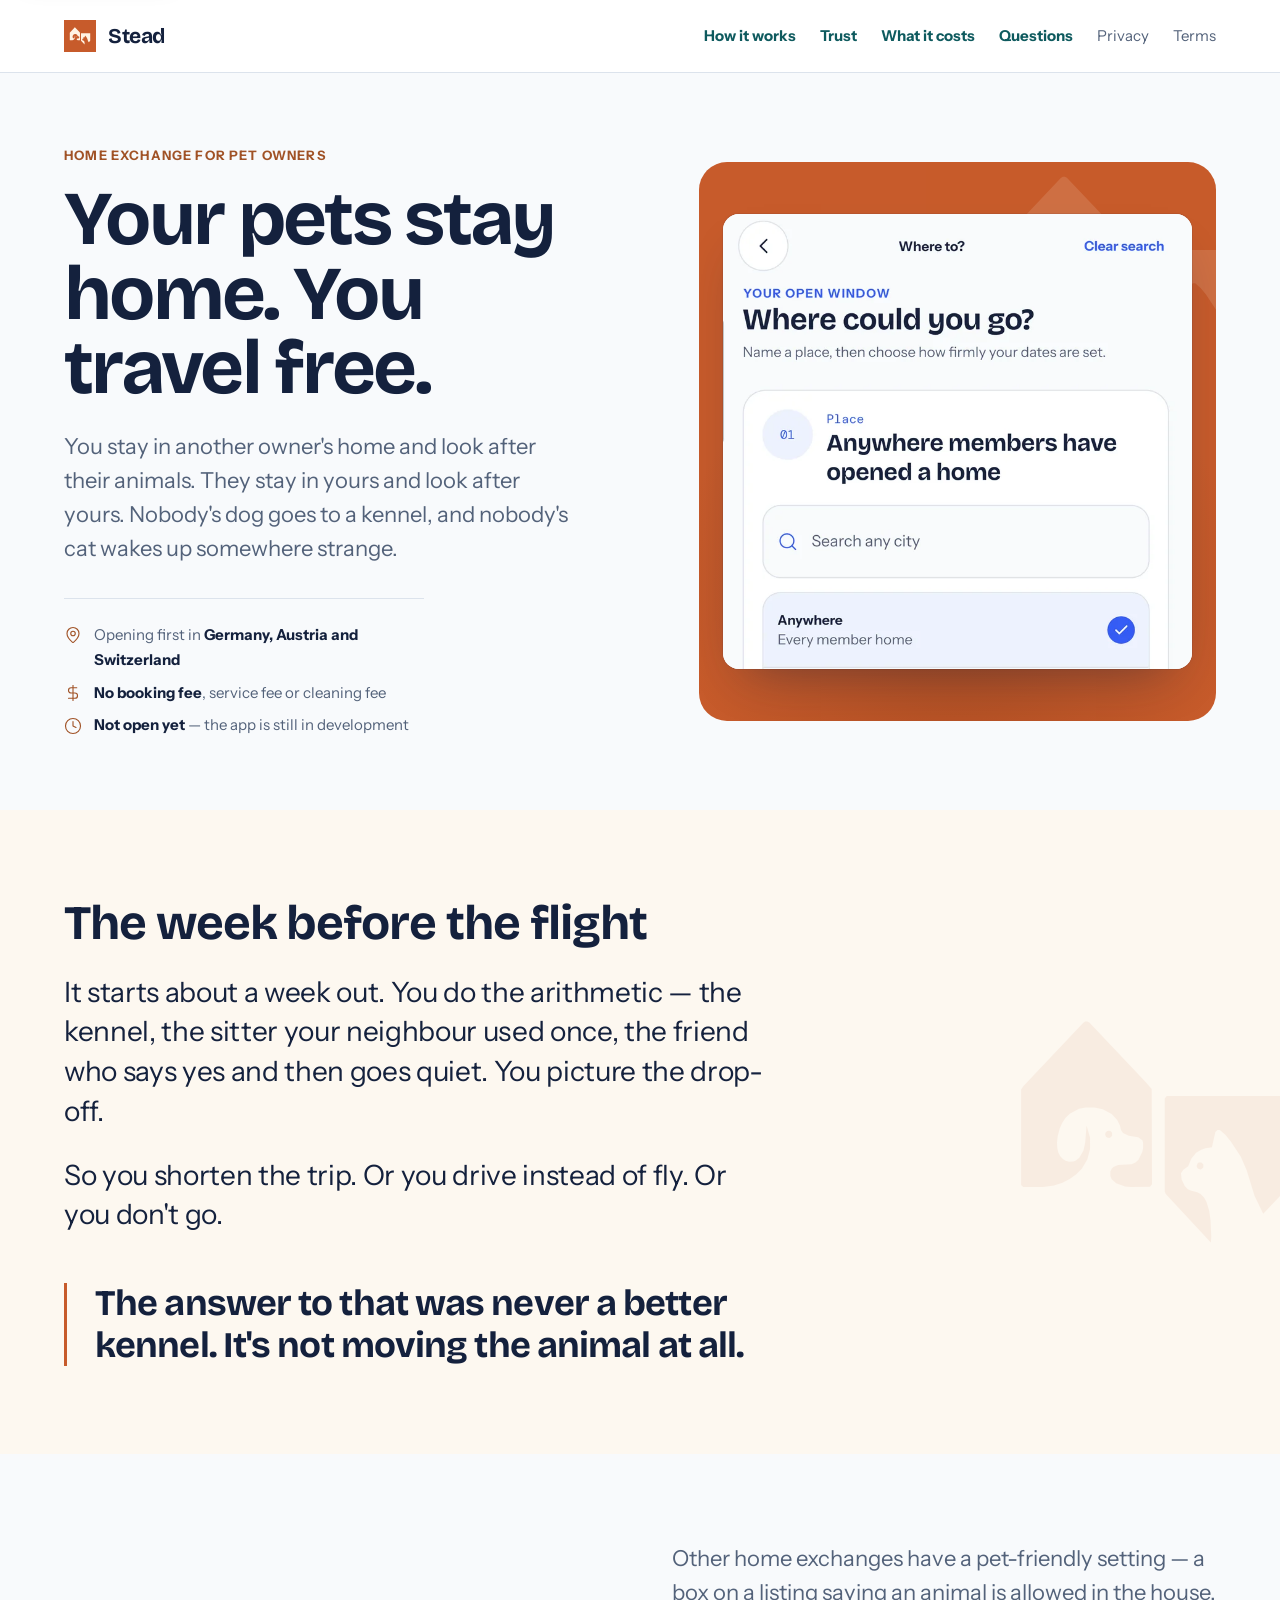
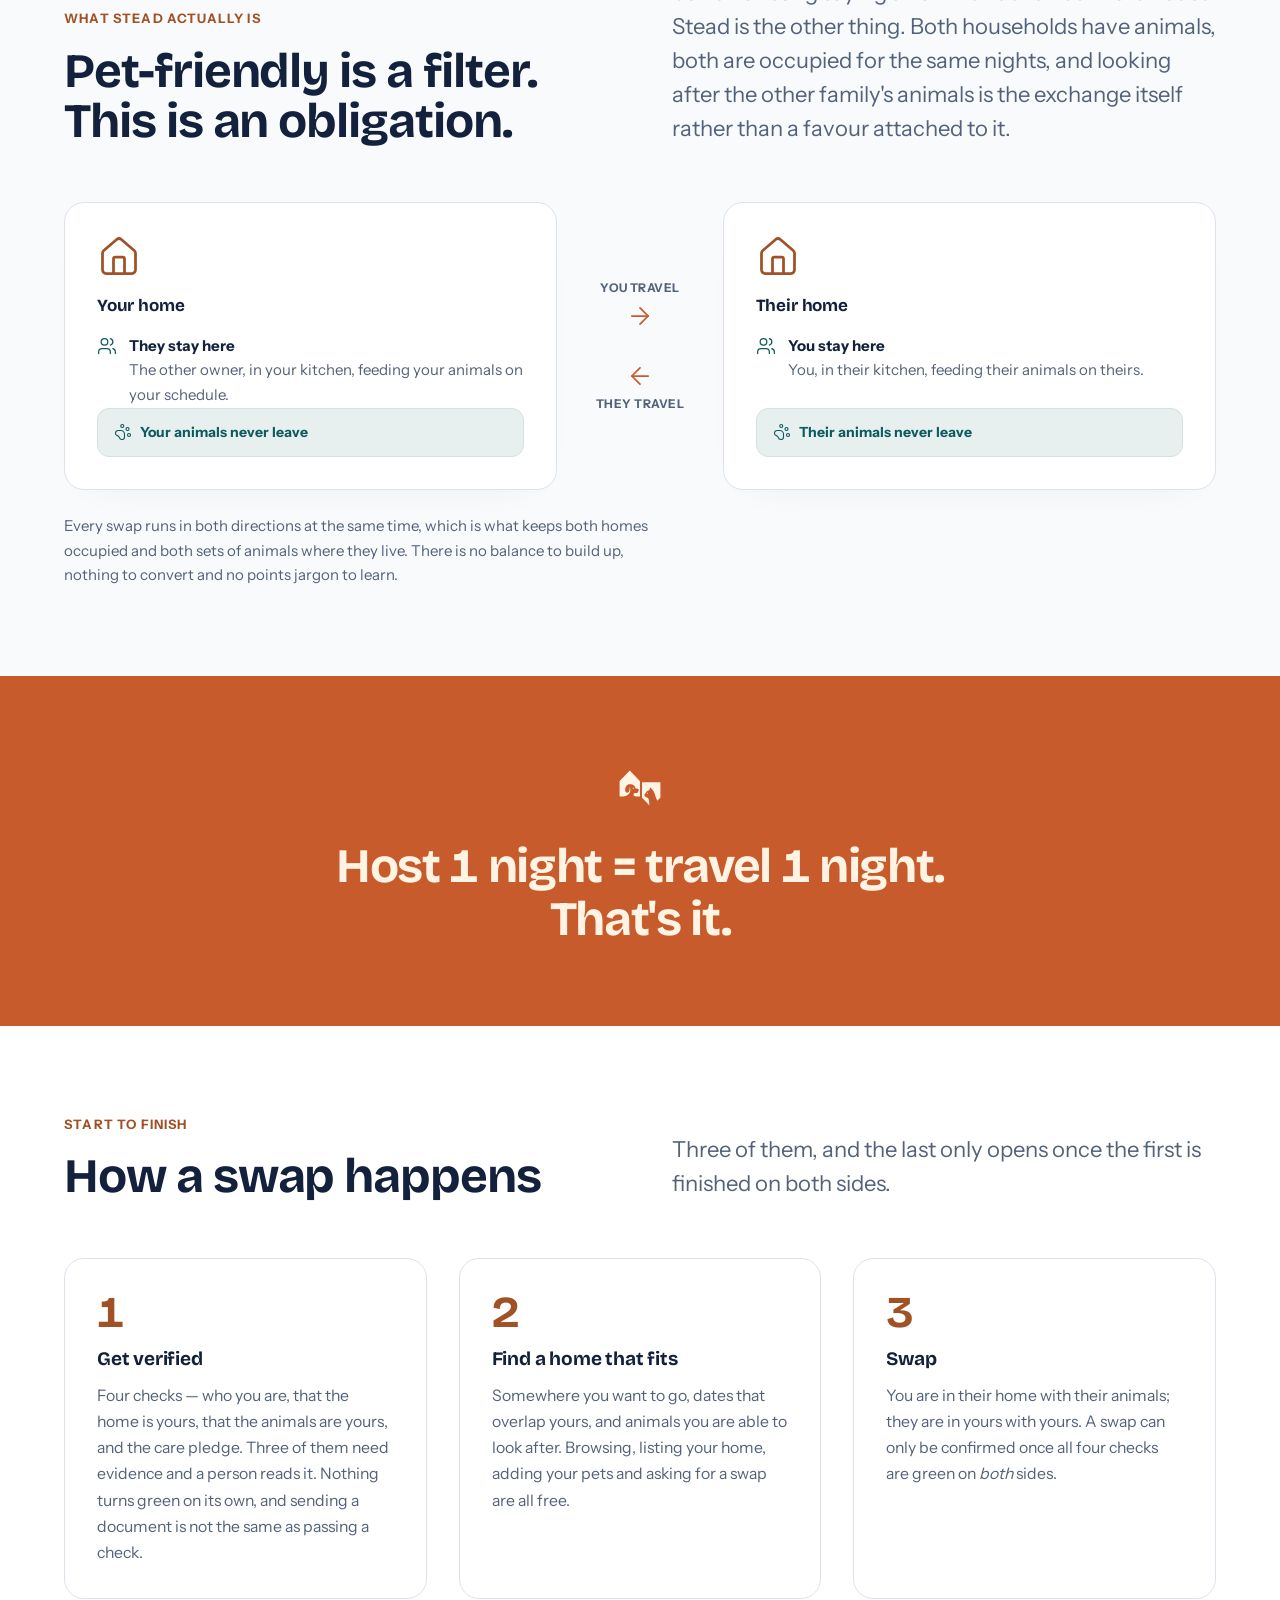
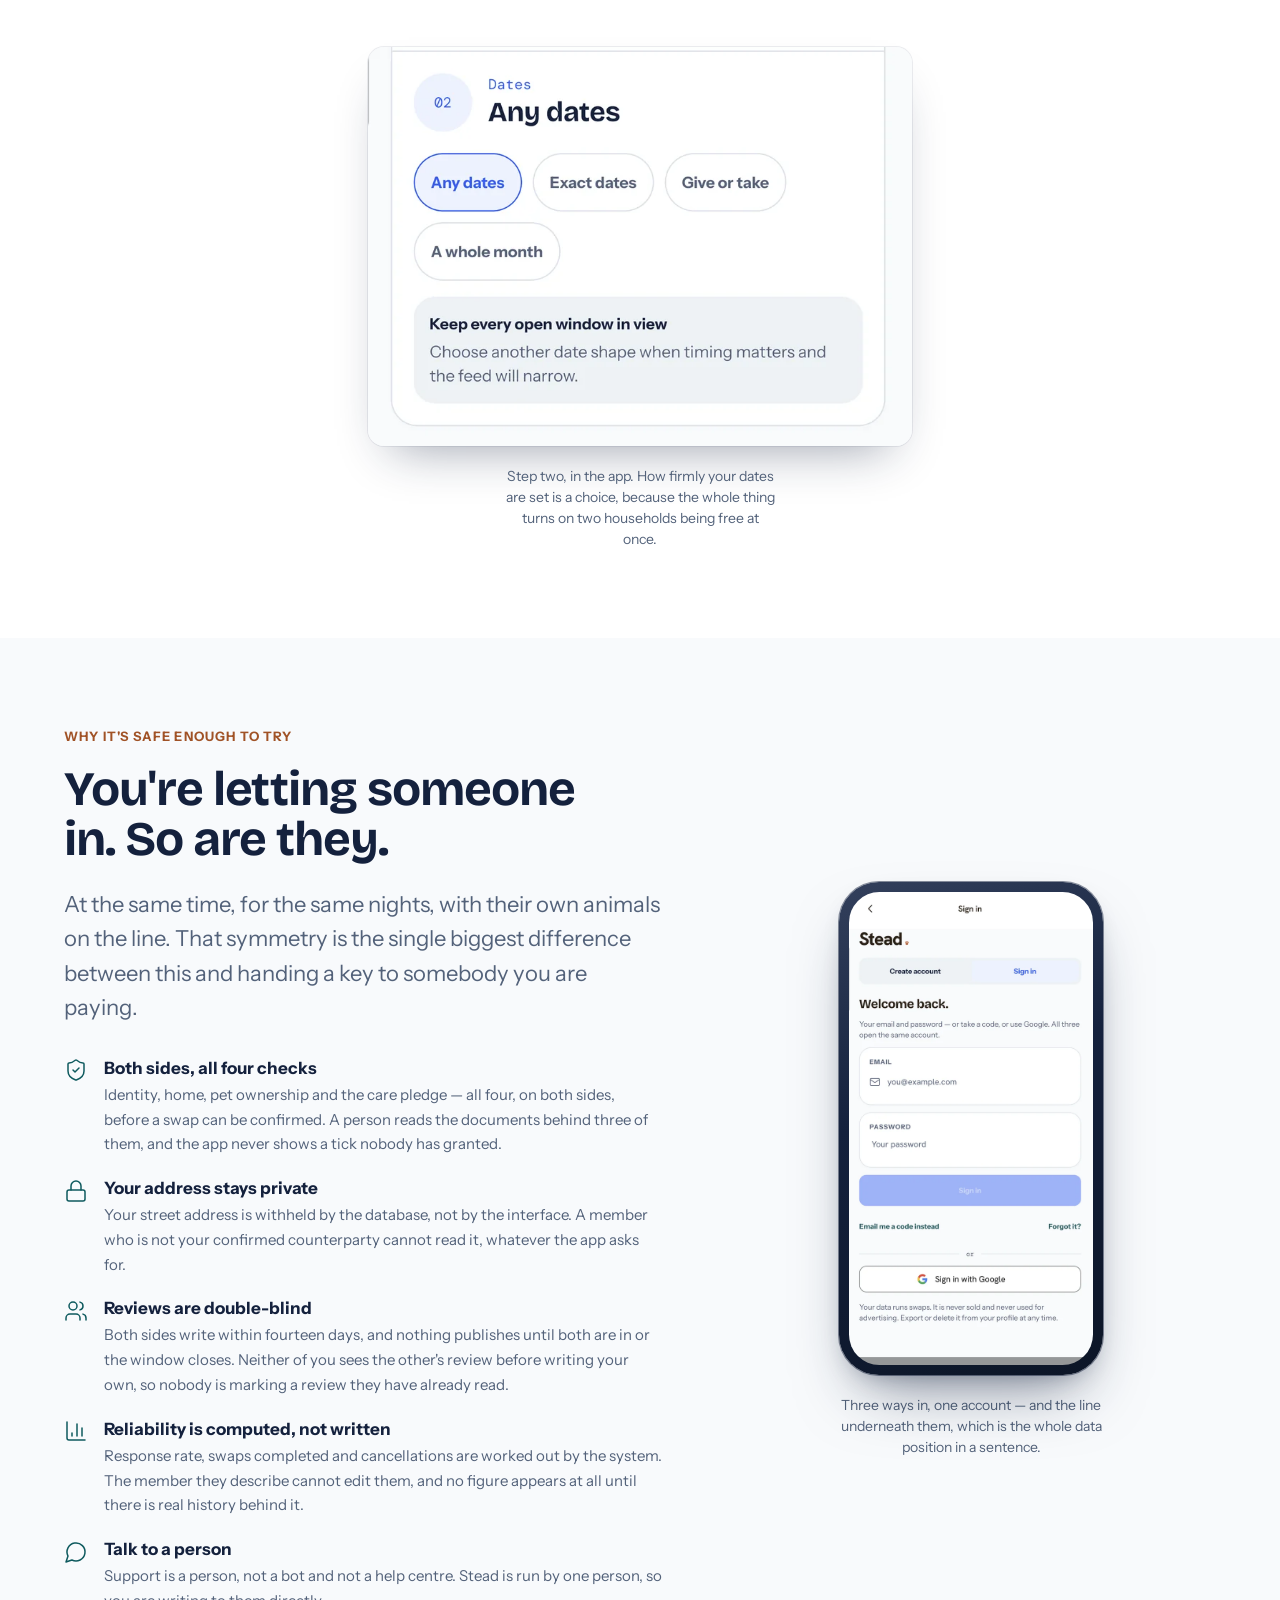
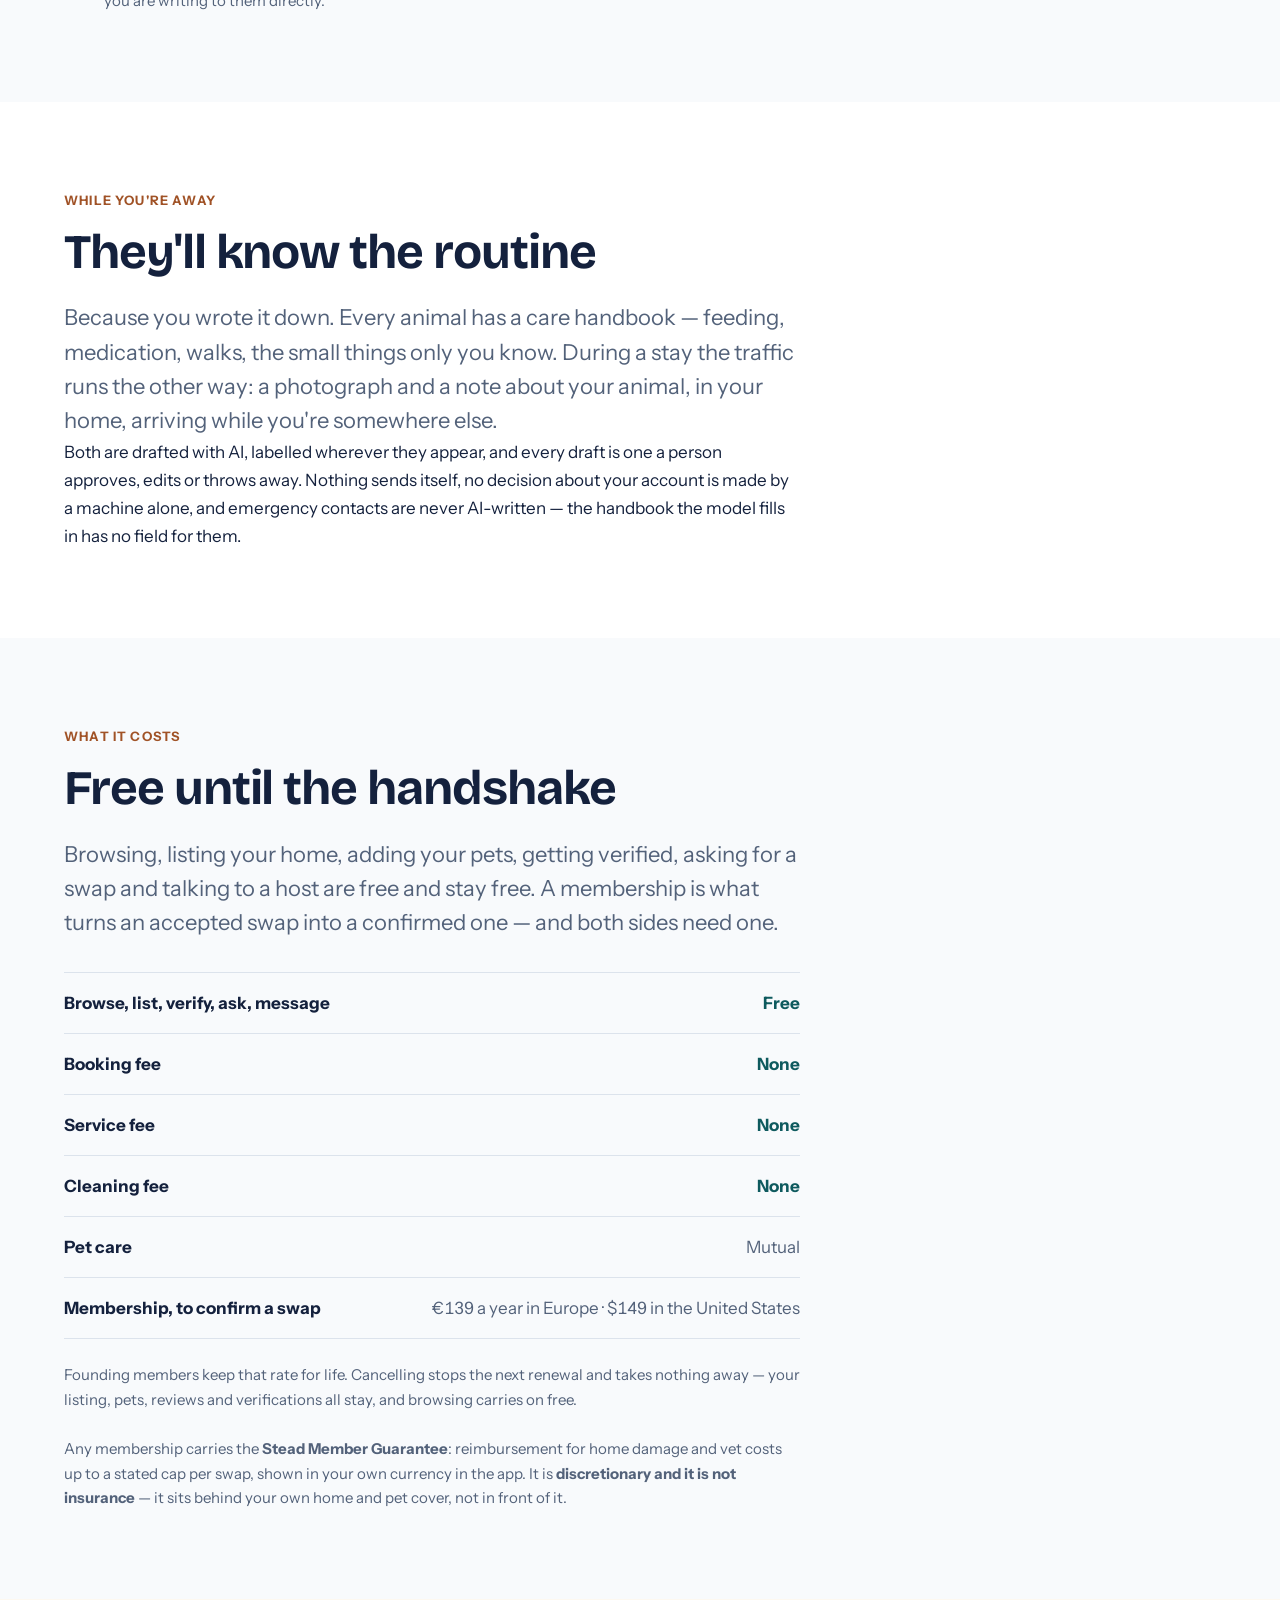
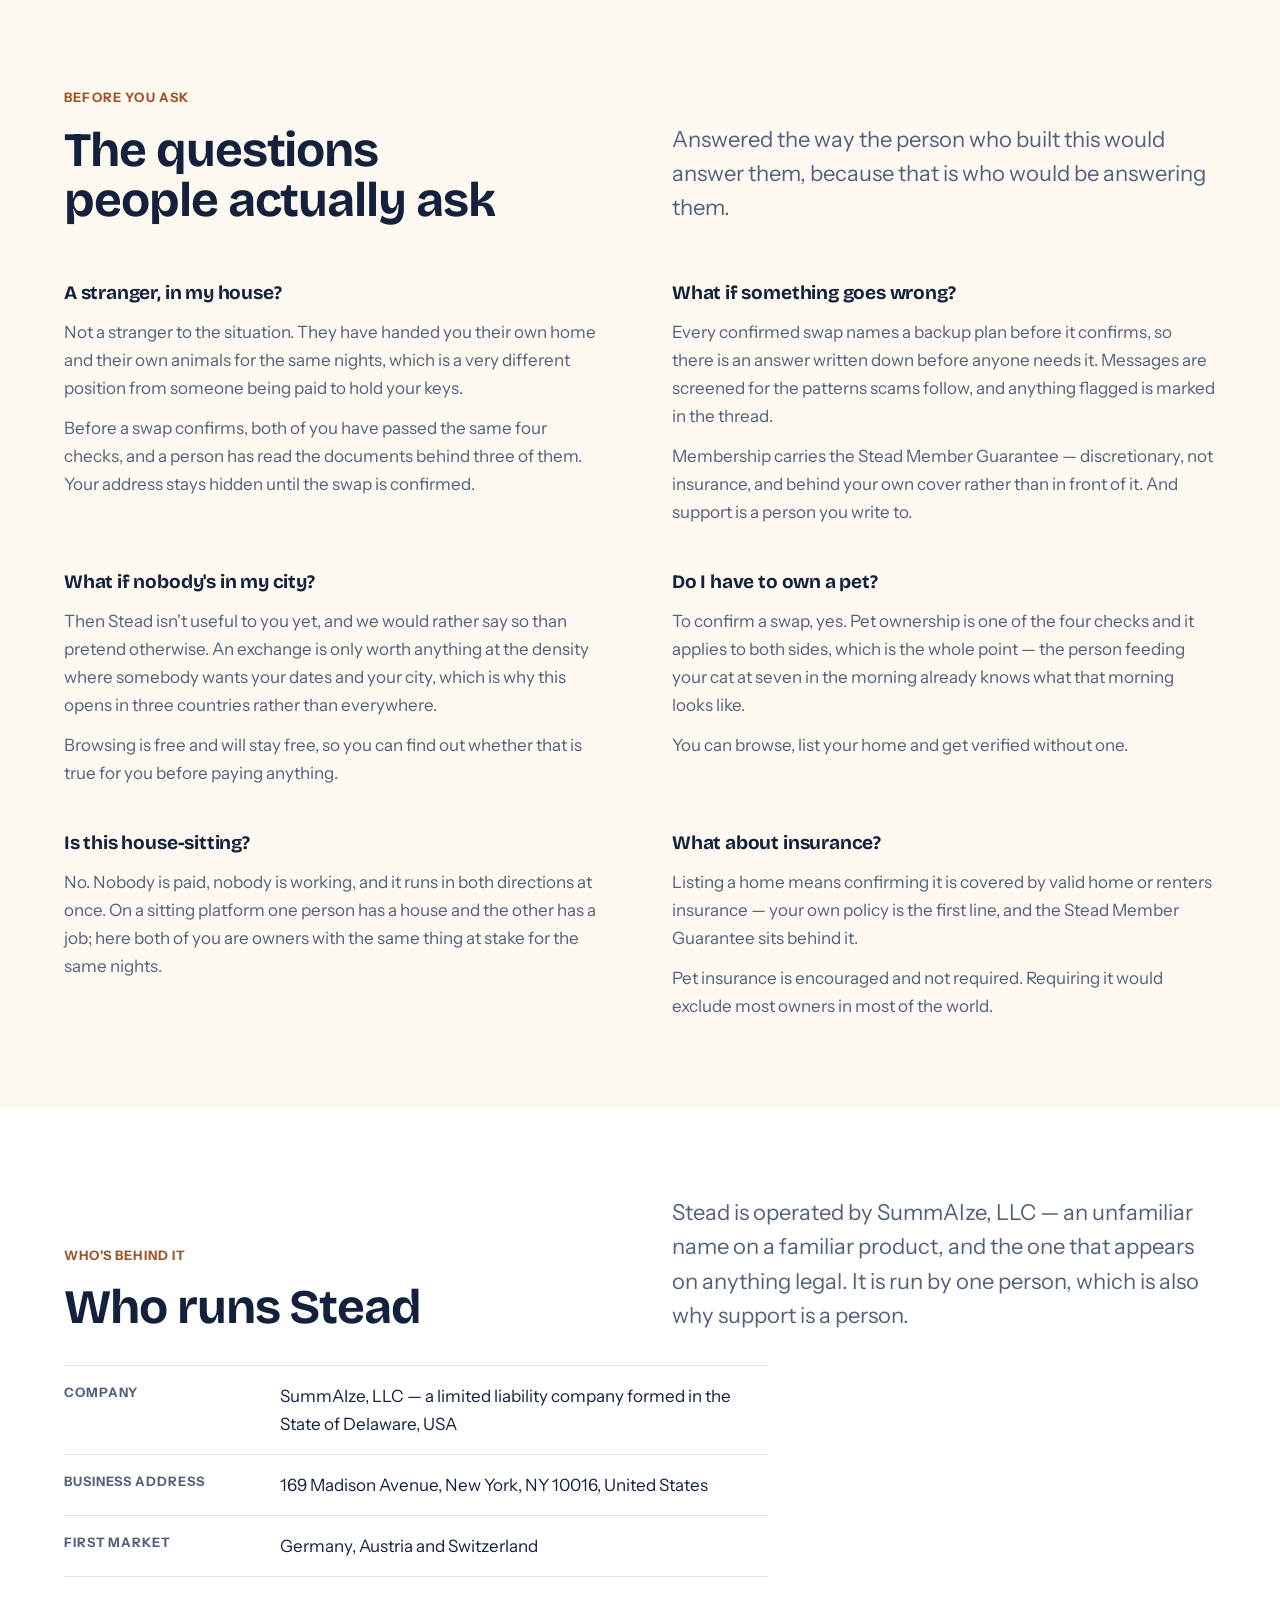
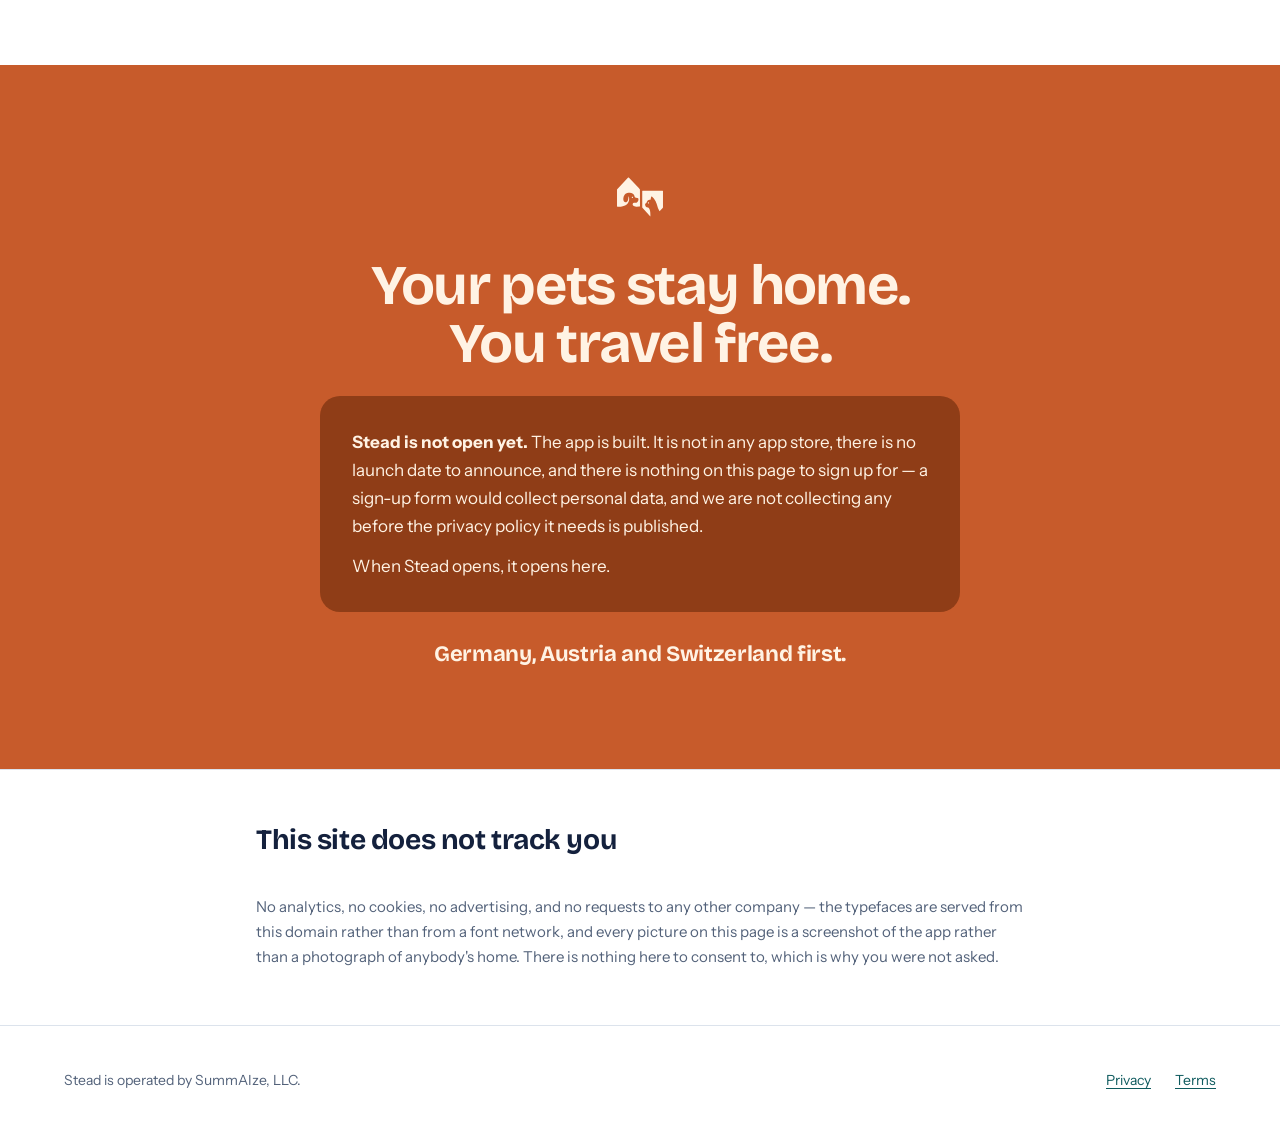
==== index.html @ cf480852 "Rebuild the landing page: a real one, with the fonts actually served" ====
<!doctype html>

<html lang="en">
  <head>
    <meta charset="utf-8" />
    <meta name="viewport" content="width=device-width, initial-scale=1" />
    <title>Stead — home exchange for pet owners</title>
    <meta
      name="description"
      content="Stead is a home exchange between pet owners. Your pets stay home, cared for by another owner — and you travel free. Opening first in Germany, Austria and Switzerland."
    />
    <link rel="canonical" href="https://steadswap.com/" />
    <link rel="icon" href="favicon.png" />
    <link rel="stylesheet" href="styles.css" />
    
    <link
      rel="preload"
      href="fonts/bricolage-bold.woff2"
      as="font"
      type="font/woff2"
      crossorigin
    />
    <link
      rel="preload"
      href="fonts/instrument-regular.woff2"
      as="font"
      type="font/woff2"
      crossorigin
    />
    <meta name="theme-color" content="#c75b2b" />
    <meta property="og:type" content="website" />
    <meta property="og:title" content="Stead — home exchange for pet owners" />
    <meta
      property="og:description"
      content="Your pets stay home, cared for by another owner — and you travel free."
    />
    <meta property="og:url" content="https://steadswap.com/" />
  </head>

  <body>
    <a class="skip" href="#main" data-i18n="a11y.skip">Skip to content</a>

    <header class="site-head">
      <div class="wrap">
        <a class="wordmark" href="/">
          <img src="stead-mark.svg" alt="" width="32" height="32" />
          <span data-i18n="brand.name">Stead</span>
        </a>
        <nav aria-label="Site" class="site-nav">
          <a href="#how" data-i18n="nav.how">How it works</a>
          <a href="#trust" data-i18n="nav.trust">Trust</a>
          <a href="#price" data-i18n="nav.price">What it costs</a>
          <a href="#faq" data-i18n="nav.faq">Questions</a>
          <a class="quiet" href="privacy.html" data-i18n="nav.privacy">Privacy</a>
          <a class="quiet" href="terms.html" data-i18n="nav.terms">Terms</a>
        </nav>
      </div>
    </header>

    
    <main id="main" tabindex="-1">
      
      <section class="hero">
        <div class="wrap">
          <div>
            <p class="eyebrow" data-i18n="hero.eyebrow">Home exchange for pet owners</p>
            <h1 data-i18n="hero.headline">Your pets stay home. You travel free.</h1>
            <p class="lede" data-i18n="hero.lede">
              You stay in another owner's home and look after their animals.
              They stay in yours and look after yours. Nobody's dog goes to a
              kennel, and nobody's cat wakes up somewhere strange.
            </p>
            <div class="hero-meta">
              <span>
                <svg viewBox="0 0 24 24" fill="none" stroke="currentColor" stroke-width="1.5" stroke-linecap="round" stroke-linejoin="round" aria-hidden="true">
                  <path d="M20 10c0 4.993-5.539 10.193-7.399 11.799a1 1 0 0 1-1.202 0C9.539 20.193 4 14.993 4 10a8 8 0 0 1 16 0" />
                  <circle cx="12" cy="10" r="3" />
                </svg>
                <span data-i18n="hero.meta.market">
                  Opening first in <b>Germany, Austria and Switzerland</b>
                </span>
              </span>
              <span>
                <svg viewBox="0 0 24 24" fill="none" stroke="currentColor" stroke-width="1.5" stroke-linecap="round" stroke-linejoin="round" aria-hidden="true">
                  <path d="M12 2v20" />
                  <path d="M17 5H9.5a3.5 3.5 0 0 0 0 7h5a3.5 3.5 0 0 1 0 7H6" />
                </svg>
                <span data-i18n="hero.meta.fees">
                  <b>No booking fee</b>, service fee or cleaning fee
                </span>
              </span>
              <span>
                <svg viewBox="0 0 24 24" fill="none" stroke="currentColor" stroke-width="1.5" stroke-linecap="round" stroke-linejoin="round" aria-hidden="true">
                  <circle cx="12" cy="12" r="10" />
                  <path d="M12 6v6l4 2" />
                </svg>
                <span data-i18n="hero.meta.status">
                  <b>Not open yet</b> — the app is still in development
                </span>
              </span>
            </div>
          </div>

          
          <div class="hero-stage">
            <img class="stage-mark" src="stead-mark.svg" alt="" width="220" height="220" />
            <figure class="shot">
              <div class="screen">
                <img
                  src="shots/search.webp"
                  width="760"
                  height="738"
                  alt="The search screen in the Stead app, headed Where could you go?, with a first step labelled Place reading Anywhere members have opened a home, a city search field, and a selected row reading Anywhere, every member home."
                />
              </div>
            </figure>
          </div>
        </div>
      </section>

      
      
      <section class="band band--cream problem">
        <img class="band-mark" src="stead-glyph.svg" alt="" width="420" height="420" />
        <div class="wrap">
          <h2 data-i18n="problem.heading">The week before the flight</h2>
          <p data-i18n="problem.body1">
            It starts about a week out. You do the arithmetic — the kennel, the
            sitter your neighbour used once, the friend who says yes and then
            goes quiet. You picture the drop-off.
          </p>
          <p data-i18n="problem.body2">
            So you shorten the trip. Or you drive instead of fly. Or you don't
            go.
          </p>
          <p class="turn" data-i18n="problem.turn">
            The answer to that was never a better kennel. It's not moving the
            animal at all.
          </p>
        </div>
      </section>

      
      <section class="band" id="how">
        <div class="wrap">
          <div class="band-head">
            <div>
              <p class="eyebrow" data-i18n="swap.eyebrow">What Stead actually is</p>
              <h2 data-i18n="swap.heading">
                Pet-friendly is a filter. This is an obligation.
              </h2>
            </div>
            <p class="lede" data-i18n="swap.lede">
              Other home exchanges have a pet-friendly setting — a box on a
              listing saying an animal is allowed in the house. Stead is the
              other thing. Both households have animals, both are occupied
              for the same nights, and looking after the other family's
              animals is the exchange itself rather than a favour attached
              to it.
            </p>
          </div>

          
          <div class="swap">
            <div class="swap-home">
              <svg class="roof" viewBox="0 0 24 24" fill="none" stroke="currentColor" stroke-width="1.5" stroke-linecap="round" stroke-linejoin="round" aria-hidden="true">
                <path d="M15 21v-8a1 1 0 0 0-1-1h-4a1 1 0 0 0-1 1v8" />
                <path d="M3 10a2 2 0 0 1 .709-1.528l7-5.999a2 2 0 0 1 2.582 0l7 5.999A2 2 0 0 1 21 10v9a2 2 0 0 1-2 2H5a2 2 0 0 1-2-2z" />
              </svg>
              <h3 data-i18n="swap.yours.title">Your home</h3>
              <div class="row">
                  <svg viewBox="0 0 24 24" fill="none" stroke="currentColor" stroke-width="1.5" stroke-linecap="round" stroke-linejoin="round" aria-hidden="true">
                    <path d="M16 21v-2a4 4 0 0 0-4-4H6a4 4 0 0 0-4 4v2" />
                    <circle cx="9" cy="7" r="4" />
                    <path d="M22 21v-2a4 4 0 0 0-3-3.87" />
                    <path d="M16 3.13a4 4 0 0 1 0 7.75" />
                  </svg>
                <p>
                  <strong data-i18n="swap.yours.who">They stay here</strong>
                  <span data-i18n="swap.yours.body">
                    The other owner, in your kitchen, feeding your animals on
                    your schedule.
                  </span>
                </p>
              </div>
              <p class="stays">
                <svg viewBox="0 0 24 24" fill="none" stroke="currentColor" stroke-width="1.5" stroke-linecap="round" stroke-linejoin="round" aria-hidden="true">
                  <circle cx="11" cy="4" r="2" />
                  <circle cx="18" cy="8" r="2" />
                  <circle cx="20" cy="16" r="2" />
                  <path d="M9 10a5 5 0 0 1 5 5v3.5a3.5 3.5 0 0 1-6.84 1.045Q6.52 17.48 4.46 16.84A3.5 3.5 0 0 1 5.5 10Z" />
                </svg>
                <span data-i18n="swap.yours.stays">Your animals never leave</span>
              </p>
            </div>

            <p class="swap-cross">
              <span class="leg">
                <span data-i18n="swap.cross.you">You travel</span>
                <svg viewBox="0 0 24 24" fill="none" stroke="currentColor" stroke-width="1.5" stroke-linecap="round" stroke-linejoin="round" aria-hidden="true">
                  <path d="M5 12h14" />
                  <path d="m12 5 7 7-7 7" />
                </svg>
              </span>
              <span class="leg">
                <svg viewBox="0 0 24 24" fill="none" stroke="currentColor" stroke-width="1.5" stroke-linecap="round" stroke-linejoin="round" aria-hidden="true">
                  <path d="M19 12H5" />
                  <path d="m12 19-7-7 7-7" />
                </svg>
                <span data-i18n="swap.cross.they">They travel</span>
              </span>
            </p>

            <div class="swap-home">
              <svg class="roof" viewBox="0 0 24 24" fill="none" stroke="currentColor" stroke-width="1.5" stroke-linecap="round" stroke-linejoin="round" aria-hidden="true">
                <path d="M15 21v-8a1 1 0 0 0-1-1h-4a1 1 0 0 0-1 1v8" />
                <path d="M3 10a2 2 0 0 1 .709-1.528l7-5.999a2 2 0 0 1 2.582 0l7 5.999A2 2 0 0 1 21 10v9a2 2 0 0 1-2 2H5a2 2 0 0 1-2-2z" />
              </svg>
              <h3 data-i18n="swap.theirs.title">Their home</h3>
              <div class="row">
                  <svg viewBox="0 0 24 24" fill="none" stroke="currentColor" stroke-width="1.5" stroke-linecap="round" stroke-linejoin="round" aria-hidden="true">
                    <path d="M16 21v-2a4 4 0 0 0-4-4H6a4 4 0 0 0-4 4v2" />
                    <circle cx="9" cy="7" r="4" />
                    <path d="M22 21v-2a4 4 0 0 0-3-3.87" />
                    <path d="M16 3.13a4 4 0 0 1 0 7.75" />
                  </svg>
                <p>
                  <strong data-i18n="swap.theirs.who">You stay here</strong>
                  <span data-i18n="swap.theirs.body">
                    You, in their kitchen, feeding their animals on theirs.
                  </span>
                </p>
              </div>
              <p class="stays">
                <svg viewBox="0 0 24 24" fill="none" stroke="currentColor" stroke-width="1.5" stroke-linecap="round" stroke-linejoin="round" aria-hidden="true">
                  <circle cx="11" cy="4" r="2" />
                  <circle cx="18" cy="8" r="2" />
                  <circle cx="20" cy="16" r="2" />
                  <path d="M9 10a5 5 0 0 1 5 5v3.5a3.5 3.5 0 0 1-6.84 1.045Q6.52 17.48 4.46 16.84A3.5 3.5 0 0 1 5.5 10Z" />
                </svg>
                <span data-i18n="swap.theirs.stays">Their animals never leave</span>
              </p>
            </div>
          </div>

          
          <p class="swap-note" data-i18n="swap.note">
            Every swap runs in both directions at the same time, which is what
            keeps both homes occupied and both sets of animals where they live.
            There is no balance to build up, nothing to convert and no points
            jargon to learn.
          </p>
        </div>
      </section>

      
      
      <section class="statement">
        <div class="wrap">
          <img src="stead-mark.svg" alt="" width="52" height="52" />
          <p data-i18n="statement.line">Host 1 night = travel 1 night. That's it.</p>
        </div>
      </section>

      
      <section class="band band--paper">
        <div class="wrap">
          <div class="band-head">
            <div>
              <p class="eyebrow" data-i18n="steps.eyebrow">Start to finish</p>
              <h2 data-i18n="steps.heading">How a swap happens</h2>
            </div>
            <p class="lede" data-i18n="steps.lede">
              Three of them, and the last only opens once the first is finished
              on both sides.
            </p>
          </div>
          
          <ol class="steps" role="list">
            <li>
              <span class="step-n" aria-hidden="true">1</span>
              <h3 data-i18n="steps.one.title">Get verified</h3>
              
              <p data-i18n="steps.one.body">
                Four checks — who you are, that the home is yours, that the
                animals are yours, and the care pledge. Three of them need
                evidence and a person reads it. Nothing turns green on its own,
                and sending a document is not the same as passing a check.
              </p>
            </li>
            <li>
              <span class="step-n" aria-hidden="true">2</span>
              <h3 data-i18n="steps.two.title">Find a home that fits</h3>
              <p data-i18n="steps.two.body">
                Somewhere you want to go, dates that overlap yours, and animals
                you are able to look after. Browsing, listing your home, adding
                your pets and asking for a swap are all free.
              </p>
            </li>
            <li>
              <span class="step-n" aria-hidden="true">3</span>
              <h3 data-i18n="steps.three.title">Swap</h3>
              <p data-i18n="steps.three.body">
                You are in their home with their animals; they are in yours
                with yours. A swap can only be confirmed once all four checks
                are green on <em>both</em> sides.
              </p>
            </li>
          </ol>

          <figure class="shot shot--wide">
            <div class="screen">
              <img
                src="shots/dates.webp"
                width="760"
                height="558"
                alt="The dates step in the Stead app, offering four date shapes — any dates, exact dates, give or take, and a whole month — above a note reading Keep every open window in view."
              />
            </div>
            <figcaption data-i18n="steps.shot.caption">
              Step two, in the app. How firmly your dates are set is a choice,
              because the whole thing turns on two households being free at
              once.
            </figcaption>
          </figure>
        </div>
      </section>

      
      <section class="band" id="trust">
        <div class="wrap split">
          <div>
            <p class="eyebrow" data-i18n="trust.eyebrow">Why it's safe enough to try</p>
            <h2 data-i18n="trust.heading">You're letting someone in. So are they.</h2>
            <p class="lede" data-i18n="trust.lede">
              At the same time, for the same nights, with their own animals on
              the line. That symmetry is the single biggest difference between
              this and handing a key to somebody you are paying.
            </p>

            <ul class="points" role="list">
              <li>
                <svg viewBox="0 0 24 24" fill="none" stroke="currentColor" stroke-width="1.5" stroke-linecap="round" stroke-linejoin="round" aria-hidden="true">
                  <path d="M20 13c0 5-3.5 7.5-7.66 8.95a1 1 0 0 1-.67-.01C7.5 20.5 4 18 4 13V6a1 1 0 0 1 1-1c2 0 4.5-1.2 6.24-2.72a1.17 1.17 0 0 1 1.52 0C14.51 3.81 17 5 19 5a1 1 0 0 1 1 1z" />
                  <path d="m9 12 2 2 4-4" />
                </svg>
                <div>
                  <h3 data-i18n="trust.checks.title">Both sides, all four checks</h3>
                  <p data-i18n="trust.checks.body">
                    Identity, home, pet ownership and the care pledge — all
                    four, on both sides, before a swap can be confirmed. A
                    person reads the documents behind three of them, and the
                    app never shows a tick nobody has granted.
                  </p>
                </div>
              </li>
              <li>
                <svg viewBox="0 0 24 24" fill="none" stroke="currentColor" stroke-width="1.5" stroke-linecap="round" stroke-linejoin="round" aria-hidden="true">
                  <rect width="18" height="11" x="3" y="11" rx="2" ry="2" />
                  <path d="M7 11V7a5 5 0 0 1 10 0v4" />
                </svg>
                <div>
                  <h3 data-i18n="trust.address.title">Your address stays private</h3>
                  <p data-i18n="trust.address.body">
                    Your street address is withheld by the database, not by the
                    interface. A member who is not your confirmed counterparty
                    cannot read it, whatever the app asks for.
                  </p>
                </div>
              </li>
              <li>
                <svg viewBox="0 0 24 24" fill="none" stroke="currentColor" stroke-width="1.5" stroke-linecap="round" stroke-linejoin="round" aria-hidden="true">
                  <path d="M16 21v-2a4 4 0 0 0-4-4H6a4 4 0 0 0-4 4v2" />
                  <circle cx="9" cy="7" r="4" />
                  <path d="M22 21v-2a4 4 0 0 0-3-3.87" />
                  <path d="M16 3.13a4 4 0 0 1 0 7.75" />
                </svg>
                <div>
                  <h3 data-i18n="trust.reviews.title">Reviews are double-blind</h3>
                  <p data-i18n="trust.reviews.body">
                    Both sides write within fourteen days, and nothing
                    publishes until both are in or the window closes. Neither
                    of you sees the other's review before writing your own, so
                    nobody is marking a review they have already read.
                  </p>
                </div>
              </li>
              <li>
                <svg viewBox="0 0 24 24" fill="none" stroke="currentColor" stroke-width="1.5" stroke-linecap="round" stroke-linejoin="round" aria-hidden="true">
                  <path d="M3 3v16a2 2 0 0 0 2 2h16" />
                  <path d="M18 17V9" />
                  <path d="M13 17V5" />
                  <path d="M8 17v-3" />
                </svg>
                <div>
                  <h3 data-i18n="trust.signals.title">Reliability is computed, not written</h3>
                  <p data-i18n="trust.signals.body">
                    Response rate, swaps completed and cancellations are worked
                    out by the system. The member they describe cannot edit
                    them, and no figure appears at all until there is real
                    history behind it.
                  </p>
                </div>
              </li>
              <li>
                <svg viewBox="0 0 24 24" fill="none" stroke="currentColor" stroke-width="1.5" stroke-linecap="round" stroke-linejoin="round" aria-hidden="true">
                  <path d="M7.9 20A9 9 0 1 0 4 16.1L2 22Z" />
                </svg>
                <div>
                  <h3 data-i18n="trust.human.title">Talk to a person</h3>
                  <p data-i18n="trust.human.body">
                    Support is a person, not a bot and not a help centre. Stead
                    is run by one person, so you are writing to them directly.
                  </p>
                </div>
              </li>
            </ul>
          </div>

          <figure class="shot">
            <div class="phone phone--sm">
              
              <img
                src="shots/signin.webp"
                width="620"
                height="1200"
                alt="The sign-in screen in the Stead app, offering a password, a emailed code and Google as three ways into the same account, above a line reading: your data runs swaps, it is never sold and never used for advertising."
              />
            </div>
            <figcaption data-i18n="trust.shot.caption">
              Three ways in, one account — and the line underneath them, which
              is the whole data position in a sentence.
            </figcaption>
          </figure>
        </div>
      </section>

      
      <section class="band band--paper">
        <div class="wrap">
          <div class="measure-wide">
            <p class="eyebrow" data-i18n="care.eyebrow">While you're away</p>
            <h2 data-i18n="care.heading">They'll know the routine</h2>
            <p class="lede" data-i18n="care.lede">
              Because you wrote it down. Every animal has a care handbook —
              feeding, medication, walks, the small things only you know. During
              a stay the traffic runs the other way: a photograph and a note
              about your animal, in your home, arriving while you're somewhere
              else.
            </p>
            <p data-i18n="care.body">
              Both are drafted with AI, labelled wherever they appear, and
              every draft is one a person approves, edits or throws away.
              Nothing sends itself, no decision about your account is made by a
              machine alone, and emergency contacts are never AI-written — the
              handbook the model fills in has no field for them.
            </p>
          </div>

        </div>
      </section>

      
      <section class="band" id="price">
        <div class="wrap">
          <div class="measure-wide">
            <p class="eyebrow" data-i18n="price.eyebrow">What it costs</p>
            <h2 data-i18n="price.heading">Free until the handshake</h2>
            <p class="lede" data-i18n="price.lede">
              Browsing, listing your home, adding your pets, getting verified,
              asking for a swap and talking to a host are free and stay free. A
              membership is what turns an accepted swap into a confirmed one —
              and both sides need one.
            </p>

            <dl class="price-lines">
              <div class="line">
                <dt data-i18n="price.browse.label">Browse, list, verify, ask, message</dt>
                <dd class="free" data-i18n="price.browse.value">Free</dd>
              </div>
              <div class="line">
                <dt data-i18n="price.booking.label">Booking fee</dt>
                <dd class="free" data-i18n="price.booking.value">None</dd>
              </div>
              <div class="line">
                <dt data-i18n="price.service.label">Service fee</dt>
                <dd class="free" data-i18n="price.service.value">None</dd>
              </div>
              <div class="line">
                <dt data-i18n="price.cleaning.label">Cleaning fee</dt>
                <dd class="free" data-i18n="price.cleaning.value">None</dd>
              </div>
              <div class="line">
                <dt data-i18n="price.care.label">Pet care</dt>
                <dd data-i18n="price.care.value">Mutual</dd>
              </div>
              
              <div class="line">
                <dt data-i18n="price.membership.label">Membership, to confirm a swap</dt>
                <dd class="tnum" data-i18n="price.membership.value">
                  €139 a year in Europe · $149 in the United States
                </dd>
              </div>
            </dl>

            <p class="price-note" data-i18n="price.founding">
              Founding members keep that rate for life. Cancelling stops the
              next renewal and takes nothing away — your listing, pets, reviews
              and verifications all stay, and browsing carries on free.
            </p>
            <p class="price-note" data-i18n="price.guarantee">
              Any membership carries the <strong>Stead Member Guarantee</strong>:
              reimbursement for home damage and vet costs up to a stated cap per
              swap, shown in your own currency in the app. It is
              <strong>discretionary and it is not insurance</strong> — it sits
              behind your own home and pet cover, not in front of it.
            </p>
          </div>

        </div>
      </section>

      
      <section class="band band--cream" id="faq">
        <div class="wrap">
          <div class="band-head">
            <div>
              <p class="eyebrow" data-i18n="faq.eyebrow">Before you ask</p>
              <h2 data-i18n="faq.heading">The questions people actually ask</h2>
            </div>
            <p class="lede" data-i18n="faq.lede">
              Answered the way the person who built this would answer them,
              because that is who would be answering them.
            </p>
          </div>

          <div class="faq-list">
            <div>
              <h3 data-i18n="faq.stranger.q">A stranger, in my house?</h3>
              <p data-i18n="faq.stranger.a1">
                Not a stranger to the situation. They have handed you their own
                home and their own animals for the same nights, which is a very
                different position from someone being paid to hold your keys.
              </p>
              <p data-i18n="faq.stranger.a2">
                Before a swap confirms, both of you have passed the same four
                checks, and a person has read the documents behind three of
                them. Your address stays hidden until the swap is confirmed.
              </p>
            </div>

            <div>
              <h3 data-i18n="faq.wrong.q">What if something goes wrong?</h3>
              <p data-i18n="faq.wrong.a1">
                Every confirmed swap names a backup plan before it confirms, so
                there is an answer written down before anyone needs it. Messages
                are screened for the patterns scams follow, and anything flagged
                is marked in the thread.
              </p>
              <p data-i18n="faq.wrong.a2">
                Membership carries the Stead Member Guarantee — discretionary,
                not insurance, and behind your own cover rather than in front
                of it. And support is a person you write to.
              </p>
            </div>

            <div>
              <h3 data-i18n="faq.city.q">What if nobody's in my city?</h3>
              <p data-i18n="faq.city.a1">
                Then Stead isn't useful to you yet, and we would rather say so
                than pretend otherwise. An exchange is only worth anything at
                the density where somebody wants your dates and your city, which
                is why this opens in three countries rather than everywhere.
              </p>
              <p data-i18n="faq.city.a2">
                Browsing is free and will stay free, so you can find out whether
                that is true for you before paying anything.
              </p>
            </div>

            <div>
              <h3 data-i18n="faq.owner.q">Do I have to own a pet?</h3>
              <p data-i18n="faq.owner.a1">
                To confirm a swap, yes. Pet ownership is one of the four checks
                and it applies to both sides, which is the whole point — the
                person feeding your cat at seven in the morning already knows
                what that morning looks like.
              </p>
              <p data-i18n="faq.owner.a2">
                You can browse, list your home and get verified without one.
              </p>
            </div>

            <div>
              <h3 data-i18n="faq.sitting.q">Is this house-sitting?</h3>
              <p data-i18n="faq.sitting.a1">
                No. Nobody is paid, nobody is working, and it runs in both
                directions at once. On a sitting platform one person has a
                house and the other has a job; here both of you are owners with
                the same thing at stake for the same nights.
              </p>
            </div>

            <div>
              <h3 data-i18n="faq.insurance.q">What about insurance?</h3>
              <p data-i18n="faq.insurance.a1">
                Listing a home means confirming it is covered by valid home or
                renters insurance — your own policy is the first line, and the
                Stead Member Guarantee sits behind it.
              </p>
              <p data-i18n="faq.insurance.a2">
                Pet insurance is encouraged and not required. Requiring it would
                exclude most owners in most of the world.
              </p>
            </div>
          </div>
        </div>
      </section>

      
      <section class="band band--paper">
        <div class="wrap">
          <div class="band-head">
            <div>
              <p class="eyebrow" data-i18n="runs.eyebrow">Who's behind it</p>
              <h2 data-i18n="runs.heading">Who runs Stead</h2>
            </div>
            <p class="lede" data-i18n="runs.body">
              Stead is operated by SummAIze, LLC — an unfamiliar name on a
              familiar product, and the one that appears on anything legal.
              It is run by one person, which is also why support is a
              person.
            </p>
          </div>

          <dl class="entity">
            <div>
              <dt data-i18n="runs.company.label">Company</dt>
              <dd data-i18n="runs.company.value">
                SummAIze, LLC — a limited liability company formed in the State
                of Delaware, USA
              </dd>
            </div>
            <div>
              <dt data-i18n="runs.address.label">Business address</dt>
              <dd>
                <address data-i18n="runs.address.value">
                  169 Madison Avenue, New York, NY 10016, United States
                </address>
              </dd>
            </div>
            <div>
              <dt data-i18n="runs.market.label">First market</dt>
              <dd data-i18n="runs.market.value">
                Germany, Austria and Switzerland
              </dd>
            </div>

            
          </dl>
        </div>
      </section>

      
      
      <section class="closing">
        <div class="wrap">
          <img src="stead-mark.svg" alt="" width="72" height="72" />
          <h2 data-i18n="closing.heading">
            Your pets stay home. You travel free.
          </h2>

          <div class="status">
            <p data-i18n="closing.status1">
              <strong>Stead is not open yet.</strong> The app is built. It is
              not in any app store, there is no launch date to announce, and
              there is nothing on this page to sign up for — a sign-up form
              would collect personal data, and we are not collecting any before
              the privacy policy it needs is published.
            </p>
            <p data-i18n="closing.status2">
              When Stead opens, it opens here.
            </p>
          </div>

          <p class="market" data-i18n="closing.market">
            Germany, Austria and Switzerland first.
          </p>
        </div>
      </section>

      
      <section class="quiet-band">
        <div class="wrap">
          <h2 data-i18n="track.heading">This site does not track you</h2>
          <p data-i18n="track.body">
            No analytics, no cookies, no advertising, and no requests to any
            other company — the typefaces are served from this domain rather
            than from a font network, and every picture on this page is a
            screenshot of the app rather than a photograph of anybody's home.
            There is nothing here to consent to, which is why you were not
            asked.
          </p>
        </div>
      </section>
    </main>

    <footer class="site-foot">
      <div class="wrap">
        <p class="colophon">
          <span data-i18n="foot.entity">Stead is operated by SummAIze, LLC.</span>
        </p>
        <nav aria-label="Legal">
          <a href="privacy.html" data-i18n="nav.privacy">Privacy</a>
          <a href="terms.html" data-i18n="nav.terms">Terms</a>
        </nav>
      </div>
    </footer>
  </body>
</html>
---- styles.css ----
:root {
  
  --snow: #f8fafc;
  --paper: #ffffff;
  --panel: #f6f1e7;
  
  --cream: #fdf8f0;
  --blue-soft: #edf2ff;

  
  --midnight: #14213d;
  --ink-muted: #53627a;

  
  --link: #0e5a5e;
  --link-hover: #0a4144;
  --brand: #a05226;

  
  --field: #c75b2b;
  --field-deep: #8f3d17;
  --mark: #fff3e4;

  
  --line: #dce3ec;
  --line-warm: #ecdfc9;
  --teal-tint: #e7f0ef;
  --teal-tint-border: #d3e2e0;
  --control: #7a6b57;

  
  --lift: rgba(20, 33, 61, 0.1);

  
  --s-xs: 4px;
  --s-sm: 8px;
  --s-md: 12px;
  --s-lg: 16px;
  --s-xl: 20px;
  --s-2xl: 24px;
  --s-3xl: 32px;
  --s-4xl: 48px;
  --s-5xl: 72px;

  
  --r-sm: 8px;
  --r-md: 12px;
  --r-lg: 16px;
  --r-xl: 20px;
  --r-2xl: 28px;

  
  --measure: 36rem;
  --page: 72rem;

  
  --band-y: clamp(3.25rem, 7.5vw, 5.5rem);
}



@font-face {
  font-family: 'Bricolage Grotesque';
  src:
    url('fonts/bricolage-bold.woff2') format('woff2'),
    url('fonts/bricolage-bold.woff') format('woff');
  font-weight: 700;
  font-style: normal;
  font-display: swap;
}

@font-face {
  font-family: 'Instrument Sans';
  src:
    url('fonts/instrument-regular.woff2') format('woff2'),
    url('fonts/instrument-regular.woff') format('woff');
  font-weight: 400;
  font-style: normal;
  font-display: swap;
}

@font-face {
  font-family: 'Instrument Sans';
  src:
    url('fonts/instrument-bold.woff2') format('woff2'),
    url('fonts/instrument-bold.woff') format('woff');
  font-weight: 700;
  font-style: normal;
  font-display: swap;
}



*,
*::before,
*::after {
  box-sizing: border-box;
}

html {
  -webkit-text-size-adjust: 100%;
  scroll-behavior: smooth;
}

body {
  margin: 0;
  background: var(--snow);
  color: var(--midnight);
  font-family: 'Instrument Sans', ui-sans-serif, system-ui, -apple-system,
    'Segoe UI', Roboto, Helvetica, Arial, sans-serif;
  font-size: 1.0625rem;
  line-height: 1.65;
  font-synthesis-weight: none;
  text-rendering: optimizeLegibility;
  -webkit-font-smoothing: antialiased;
}


:lang(de) p,
:lang(de) li,
:lang(de) dd {
  hyphens: auto;
}

img,
svg {
  max-width: 100%;
}

img {
  height: auto;
}

a {
  color: var(--link);
  text-underline-offset: 0.18em;
  text-decoration-thickness: max(1px, 0.06em);
}

a:hover {
  color: var(--link-hover);
}

h1,
h2,
h3 {
  font-family: 'Bricolage Grotesque', 'Instrument Sans', ui-sans-serif,
    system-ui, sans-serif;
  font-weight: 700;
  margin: 0;
  text-wrap: balance;
}

p,
ul,
ol,
dl,
dd {
  margin: 0;
}


.tnum {
  font-variant-numeric: tabular-nums;
  font-feature-settings: 'tnum' 1;
}



.wrap {
  width: min(100% - 2.5rem, var(--page));
  margin-inline: auto;
}

.band {
  padding-block: var(--band-y);
}

.band--paper {
  background: var(--paper);
}

.band--cream {
  background: var(--cream);
}

.measure {
  max-width: var(--measure);
}

.measure-wide {
  max-width: 46rem;
}

.lede {
  font-size: clamp(1.125rem, 1.6vw + 0.6rem, 1.375rem);
  line-height: 1.55;
  color: var(--ink-muted);
}

.eyebrow {
  font-size: 0.8125rem;
  font-weight: 700;
  letter-spacing: 0.09em;
  text-transform: uppercase;
  color: var(--brand);
  margin-bottom: var(--s-lg);
}

h2 {
  font-size: clamp(1.875rem, 3.4vw + 0.5rem, 3rem);
  line-height: 1.05;
  letter-spacing: -0.022em;
}

h3 {
  font-size: 1.1875rem;
  line-height: 1.3;
  letter-spacing: -0.01em;
}

h2 {
  max-width: 20ch;
}

h1 + .lede,
h2 + p,
h2 + .lede {
  margin-top: var(--s-2xl);
}

.eyebrow + h2 {
  margin-top: 0;
}


.band-head {
  display: grid;
  gap: var(--s-xl) clamp(2rem, 5vw, 4.5rem);
  align-items: end;
}

@media (min-width: 56rem) {
  .band-head {
    grid-template-columns: minmax(0, 1fr) minmax(0, 1fr);
  }
}

.band-head .lede {
  max-width: 42ch;
}

.band-head + * {
  margin-top: clamp(2.25rem, 5vw, 3.25rem);
}



.skip {
  position: absolute;
  left: var(--s-lg);
  top: var(--s-lg);
  z-index: 20;
  transform: translateY(-160%);
  background: var(--paper);
  color: var(--link);
  font-weight: 700;
  padding: var(--s-md) var(--s-xl);
  border-radius: var(--r-md);
  box-shadow: 0 8px 24px -8px var(--lift);
  text-decoration: none;
}

.skip:focus-visible {
  transform: translateY(0);
}

:focus-visible {
  outline: 3px solid var(--link);
  outline-offset: 3px;
  border-radius: var(--r-sm);
}

@media (prefers-reduced-motion: reduce) {
  html {
    scroll-behavior: auto;
  }

  *,
  *::before,
  *::after {
    animation-duration: 0.01ms !important;
    animation-iteration-count: 1 !important;
    transition-duration: 0.01ms !important;
  }
}



.site-head {
  background: var(--paper);
  border-bottom: 1px solid var(--line);
}

.site-head .wrap {
  display: flex;
  flex-wrap: wrap;
  align-items: center;
  gap: var(--s-md) var(--s-2xl);
  min-height: 4.5rem;
  padding-block: var(--s-md);
}

.wordmark {
  display: inline-flex;
  align-items: center;
  gap: var(--s-md);
  font-family: 'Bricolage Grotesque', sans-serif;
  font-weight: 700;
  font-size: 1.3125rem;
  letter-spacing: -0.02em;
  color: var(--midnight);
  text-decoration: none;
  margin-right: auto;
  
  min-height: 44px;
}

.site-nav {
  display: flex;
  flex-wrap: wrap;
  align-items: center;
  gap: var(--s-lg) var(--s-2xl);
}

.site-nav a {
  display: inline-flex;
  align-items: center;
  min-height: 44px;
  font-size: 0.9375rem;
  font-weight: 700;
  text-decoration: none;
}

.site-nav a:hover {
  text-decoration: underline;
}


.site-nav .quiet {
  color: var(--ink-muted);
  font-weight: 400;
}

.site-nav .quiet:hover {
  color: var(--midnight);
}



.hero {
  padding-block: clamp(2.5rem, 6vw, 4.5rem) clamp(3rem, 6vw, 4.5rem);
}

.hero .wrap {
  display: grid;
  gap: clamp(2.5rem, 5vw, 4rem);
  align-items: center;
}

@media (min-width: 62rem) {
  .hero .wrap {
    grid-template-columns: minmax(0, 1.05fr) minmax(0, 0.95fr);
  }
}

.hero h1 {
  font-size: clamp(2.625rem, 6.2vw + 0.5rem, 4.75rem);
  line-height: 0.98;
  letter-spacing: -0.035em;
  max-width: 14ch;
}

.hero .lede {
  margin-top: var(--s-2xl);
  max-width: 34ch;
}

.hero-meta {
  margin-top: var(--s-3xl);
  padding-top: var(--s-2xl);
  border-top: 1px solid var(--line);
  display: grid;
  gap: var(--s-sm);
  font-size: 0.9375rem;
  color: var(--ink-muted);
  max-width: 36ch;
}


.hero-meta > span {
  display: grid;
  grid-template-columns: 1.125rem 1fr;
  gap: var(--s-md);
  align-items: start;
}

.hero-meta svg {
  width: 1.125rem;
  height: 1.125rem;
  margin-top: 0.2rem;
  color: var(--brand);
}

.hero-meta b {
  color: var(--midnight);
  font-weight: 700;
}


.hero-stage {
  position: relative;
  display: grid;
  justify-items: stretch;
  align-items: center;
  padding: clamp(1.25rem, 4.5vw, 3.25rem) clamp(1rem, 4vw, 1.5rem);
  background: var(--field);
  border-radius: var(--r-2xl);
  overflow: hidden;
  isolation: isolate;
}

.hero-stage::before {
  content: '';
  position: absolute;
  inset: auto -12% -34% -12%;
  aspect-ratio: 1;
  background: radial-gradient(circle at 50% 50%, var(--field-deep), transparent 62%);
  opacity: 0.55;
  z-index: -1;
}


.hero-stage .stage-mark {
  position: absolute;
  top: -14%;
  right: -22%;
  width: 78%;
  opacity: 0.13;
  z-index: -1;
}




.phone {
  position: relative;
  width: 100%;
  max-width: 19rem;
  margin-inline: auto;
  padding: 0.625rem;
  background: linear-gradient(158deg, #33405c 0%, var(--midnight) 42%, #0c1526 100%);
  border-radius: 2.5rem;
  box-shadow:
    0 0 0 1px rgba(20, 33, 61, 0.5),
    0 32px 64px -24px rgba(20, 33, 61, 0.55),
    0 10px 24px -12px rgba(20, 33, 61, 0.35);
}

.phone img {
  display: block;
  width: 100%;
  border-radius: 1.9rem;
  background: var(--snow);
}

.phone--sm {
  max-width: 16.5rem;
}


.screen {
  width: 100%;
  border-radius: var(--r-lg);
  overflow: hidden;
  background: var(--snow);
  box-shadow:
    0 0 0 1px rgba(20, 33, 61, 0.08),
    0 24px 48px -24px rgba(20, 33, 61, 0.45);
}

.screen img {
  display: block;
  width: 100%;
}


.shot {
  margin: 0;
  width: 100%;
  display: grid;
  justify-items: center;
  gap: var(--s-xl);
}


.shot--wide {
  margin-top: clamp(2rem, 4vw, 3rem);
  max-width: 34rem;
  margin-inline: auto;
}

.shot figcaption {
  font-size: 0.875rem;
  line-height: 1.5;
  color: var(--ink-muted);
  max-width: 30ch;
  text-align: center;
}




.problem {
  position: relative;
  overflow: hidden;
}

.problem .wrap > * {
  position: relative;
  max-width: 44rem;
}


.band-mark {
  position: absolute;
  right: -6%;
  top: 50%;
  translate: 0 -50%;
  width: clamp(16rem, 32vw, 30rem);
  height: auto;
  opacity: 0.07;
  pointer-events: none;
}

@media (max-width: 61.999rem) {
  .band-mark {
    display: none;
  }
}

.problem p {
  font-size: clamp(1.25rem, 1.9vw + 0.7rem, 1.75rem);
  line-height: 1.42;
  letter-spacing: -0.012em;
}

.problem p + p {
  margin-top: var(--s-2xl);
}


.problem .turn {
  margin-top: clamp(2rem, 4vw, 3rem);
  padding-left: clamp(1rem, 2.5vw, 1.75rem);
  border-left: 3px solid var(--field);
  font-family: 'Bricolage Grotesque', sans-serif;
  font-weight: 700;
  font-size: clamp(1.5rem, 2.6vw + 0.75rem, 2.25rem);
  letter-spacing: -0.025em;
  line-height: 1.15;
}




.swap {
  margin-top: clamp(2.5rem, 5vw, 3.5rem);
  display: grid;
  gap: var(--s-xl);
  align-items: stretch;
}

@media (min-width: 48rem) {
  .swap {
    grid-template-columns: 1fr auto 1fr;
    gap: clamp(1rem, 3vw, 2.5rem);
    align-items: stretch;
  }
}

.swap-home {
  display: flex;
  flex-direction: column;
  background: var(--paper);
  border: 1px solid var(--line);
  border-radius: var(--r-xl);
  padding: clamp(1.5rem, 3vw, 2rem);
  box-shadow: 0 18px 40px -32px var(--lift);
}

.swap-home .roof {
  display: block;
  width: 2.75rem;
  height: auto;
  color: var(--brand);
  margin-bottom: var(--s-lg);
}

.swap-home h3 {
  font-size: 1.0625rem;
}

.swap-home .row {
  margin-top: var(--s-lg);
  display: flex;
  gap: var(--s-md);
  align-items: flex-start;
  font-size: 0.9375rem;
}

.swap-home .row svg {
  flex: none;
  width: 1.25rem;
  height: 1.25rem;
  margin-top: 0.15rem;
  color: var(--link);
}

.swap-home .row strong {
  display: block;
  font-weight: 700;
}

.swap-home .row span {
  color: var(--ink-muted);
}


.swap-home .stays {
  margin-top: auto;
  padding-top: var(--s-xl);
  padding: var(--s-md) var(--s-lg);
  background: var(--teal-tint);
  border: 1px solid var(--teal-tint-border);
  border-radius: var(--r-md);
  font-size: 0.875rem;
  font-weight: 700;
  color: var(--link);
  display: flex;
  gap: var(--s-sm);
  align-items: center;
}

.swap-home .stays svg {
  flex: none;
  width: 1.125rem;
  height: 1.125rem;
}

.swap-cross {
  display: grid;
  align-content: center;
  gap: clamp(1rem, 3vw, 2rem);
  justify-items: center;
  padding-block: var(--s-sm);
}


.swap-cross .leg {
  display: grid;
  justify-items: center;
  gap: var(--s-xs);
}

.swap-cross span {
  font-size: 0.75rem;
  font-weight: 700;
  letter-spacing: 0.04em;
  text-transform: uppercase;
  color: var(--ink-muted);
  white-space: nowrap;
}

.swap-cross svg {
  width: 4.5rem;
  height: 1.75rem;
  color: var(--field);
}


@media (max-width: 47.999rem) {
  .swap-cross svg {
    transform: rotate(90deg);
    width: 1.5rem;
    height: 3.5rem;
  }

  .swap-cross {
    grid-auto-flow: column;
    align-items: center;
    gap: var(--s-lg);
  }
}

.swap-note {
  margin-top: var(--s-2xl);
  font-size: 0.9375rem;
  color: var(--ink-muted);
  max-width: 60ch;
}



.steps {
  margin-top: clamp(2.5rem, 5vw, 3.5rem);
  list-style: none;
  padding: 0;
  display: grid;
  gap: var(--s-xl);
  counter-reset: step;
}

@media (min-width: 52rem) {
  .steps {
    grid-template-columns: repeat(3, 1fr);
    gap: clamp(1.25rem, 3vw, 2rem);
  }
}

.steps > li {
  background: var(--paper);
  border: 1px solid var(--line);
  border-radius: var(--r-xl);
  padding: clamp(1.5rem, 3vw, 2rem);
  display: flex;
  flex-direction: column;
  gap: var(--s-md);
}

.step-n {
  font-family: 'Bricolage Grotesque', sans-serif;
  font-weight: 700;
  font-size: 2.75rem;
  line-height: 1;
  letter-spacing: -0.04em;
  color: var(--brand);
  font-variant-numeric: tabular-nums;
}

.steps p {
  color: var(--ink-muted);
  font-size: 0.9875rem;
}




.split {
  display: grid;
  gap: clamp(2.5rem, 5vw, 4rem);
  align-items: center;
}

@media (min-width: 58rem) {
  .split {
    grid-template-columns: minmax(0, 1.1fr) minmax(0, 0.9fr);
  }

  .split--flip > *:first-child {
    order: 2;
  }
}

.points {
  list-style: none;
  padding: 0;
  margin-top: var(--s-3xl);
  display: grid;
  gap: var(--s-xl);
}

.points > li {
  display: grid;
  grid-template-columns: auto 1fr;
  gap: var(--s-lg);
  align-items: start;
}

.points svg {
  width: 1.5rem;
  height: 1.5rem;
  color: var(--link);
  margin-top: 0.1rem;
}

.points h3 {
  font-size: 1.0625rem;
  font-family: 'Instrument Sans', sans-serif;
  letter-spacing: 0;
}

.points p {
  margin-top: var(--s-xs);
  color: var(--ink-muted);
  font-size: 0.9375rem;
}



.price-lines {
  margin-top: var(--s-3xl);
  border-top: 1px solid var(--line);
}

.price-lines .line {
  display: flex;
  flex-wrap: wrap;
  gap: var(--s-sm) var(--s-lg);
  justify-content: space-between;
  align-items: baseline;
  padding-block: var(--s-lg);
  border-bottom: 1px solid var(--line);
}

.price-lines dt {
  font-weight: 700;
}

.price-lines dd {
  color: var(--ink-muted);
  font-variant-numeric: tabular-nums;
}

.price-lines .free {
  color: var(--link);
  font-weight: 700;
}

.price-note {
  margin-top: var(--s-2xl);
  font-size: 0.9375rem;
  color: var(--ink-muted);
}



.faq-list {
  margin-top: clamp(2.5rem, 5vw, 3.5rem);
  display: grid;
  gap: clamp(1.75rem, 4vw, 2.75rem);
}

@media (min-width: 56rem) {
  .faq-list {
    grid-template-columns: repeat(2, 1fr);
    column-gap: clamp(2.5rem, 5vw, 4.5rem);
  }
}

.faq-list h3 {
  font-size: 1.1875rem;
}

.faq-list p {
  margin-top: var(--s-md);
  color: var(--ink-muted);
}

.faq-list p + p {
  margin-top: var(--s-md);
}



.entity {
  margin-top: var(--s-3xl);
  display: grid;
  gap: 0;
  border-top: 1px solid var(--line);
  max-width: 44rem;
}

.entity > div {
  display: grid;
  gap: var(--s-xs) var(--s-2xl);
  padding-block: var(--s-lg);
  border-bottom: 1px solid var(--line);
}

@media (min-width: 40rem) {
  .entity > div {
    grid-template-columns: 12rem 1fr;
  }
}

.entity dt {
  font-size: 0.8125rem;
  font-weight: 700;
  letter-spacing: 0.07em;
  text-transform: uppercase;
  color: var(--ink-muted);
}

.entity dd {
  margin: 0;
}

.entity address {
  font-style: normal;
}




.closing {
  background: var(--field);
  color: var(--mark);
  padding-block: clamp(3.75rem, 8.5vw, 6rem);
}

.closing .wrap {
  display: grid;
  justify-items: center;
  text-align: center;
  gap: var(--s-2xl);
}

.closing img {
  width: 4.5rem;
  height: 4.5rem;
}

.closing h2 {
  font-size: clamp(2rem, 4.4vw + 0.5rem, 3.5rem);
  line-height: 1.03;
  letter-spacing: -0.03em;
  max-width: 18ch;
  color: var(--mark);
}

.closing .status {
  background: var(--field-deep);
  border-radius: var(--r-xl);
  padding: clamp(1.5rem, 3vw, 2rem);
  max-width: 40rem;
  text-align: left;
  display: grid;
  gap: var(--s-md);
}

.closing .status p {
  color: var(--mark);
}

.closing .status strong {
  font-weight: 700;
}

.closing .market {
  font-size: 1.375rem;
  font-family: 'Bricolage Grotesque', sans-serif;
  font-weight: 700;
  letter-spacing: -0.015em;
  color: var(--mark);
}




.statement {
  background: var(--field);
  color: var(--mark);
  padding-block: clamp(3rem, 7vw, 5rem);
}

.statement .wrap {
  display: grid;
  justify-items: center;
  text-align: center;
  gap: var(--s-xl);
}

.statement img {
  width: 4rem;
  height: 4rem;
}

.statement p {
  font-family: 'Bricolage Grotesque', sans-serif;
  font-weight: 700;
  font-size: clamp(1.75rem, 3.6vw + 0.5rem, 3rem);
  line-height: 1.1;
  letter-spacing: -0.028em;
  max-width: 20ch;
  font-variant-numeric: tabular-nums;
}



.quiet-band {
  background: var(--paper);
  border-top: 1px solid var(--line);
  padding-block: clamp(2.5rem, 5vw, 3.5rem);
}

.quiet-band .wrap {
  display: grid;
  gap: var(--s-lg);
  max-width: 48rem;
}

.quiet-band h2 {
  font-size: clamp(1.375rem, 2vw + 0.6rem, 1.75rem);
  letter-spacing: -0.015em;
}

.quiet-band p {
  color: var(--ink-muted);
  font-size: 0.9375rem;
}



.site-foot {
  background: var(--paper);
  border-top: 1px solid var(--line);
  padding-block: var(--s-3xl);
}

.site-foot .wrap {
  display: flex;
  flex-wrap: wrap;
  gap: var(--s-lg) var(--s-2xl);
  align-items: center;
  justify-content: space-between;
}

.site-foot p {
  font-size: 0.875rem;
  color: var(--ink-muted);
}

.site-foot nav {
  display: flex;
  flex-wrap: wrap;
  gap: var(--s-lg) var(--s-2xl);
}

.site-foot nav a {
  display: inline-flex;
  align-items: center;
  min-height: 44px;
  font-size: 0.875rem;
}




.legal-head {
  padding-top: var(--band-y);
  padding-bottom: var(--s-2xl);
  max-width: 48rem;
}

.legal-head h1 {
  font-size: clamp(2rem, 4vw + 0.5rem, 3rem);
  line-height: 1.05;
  letter-spacing: -0.025em;
}

.legal-head .lede {
  margin-top: var(--s-lg);
}

.doc {
  max-width: 48rem;
  padding-bottom: var(--band-y);
}

.pending {
  background: var(--cream);
  border: 1px solid var(--line-warm);
  border-radius: var(--r-lg);
  padding: clamp(1.25rem, 3vw, 1.75rem);
  display: grid;
  gap: var(--s-md);
}

.pending p {
  margin-top: 0;
}

.doc h2 {
  font-size: clamp(1.375rem, 2vw + 0.6rem, 1.75rem);
  margin-top: var(--s-4xl);
}

.doc h3 {
  margin-top: var(--s-3xl);
}

.doc p,
.doc ul,
.doc ol {
  margin-top: var(--s-lg);
}

.doc ul,
.doc ol {
  padding-left: 1.25rem;
}

.doc li + li {
  margin-top: var(--s-sm);
}


.doc .table-scroll {
  margin-top: var(--s-xl);
  overflow-x: auto;
  border: 1px solid var(--line);
  border-radius: var(--r-md);
}

.doc table {
  border-collapse: collapse;
  width: 100%;
  font-size: 0.9375rem;
}

.doc th,
.doc td {
  text-align: left;
  padding: var(--s-md) var(--s-lg);
  border-bottom: 1px solid var(--line);
  vertical-align: top;
}

.doc th {
  font-weight: 700;
  background: var(--snow);
}

.doc tr:last-child td {
  border-bottom: 0;
}

.note {
  background: var(--cream);
  border: 1px solid var(--line-warm);
  border-radius: var(--r-lg);
  padding: clamp(1.25rem, 3vw, 1.75rem);
  display: grid;
  gap: var(--s-md);
}
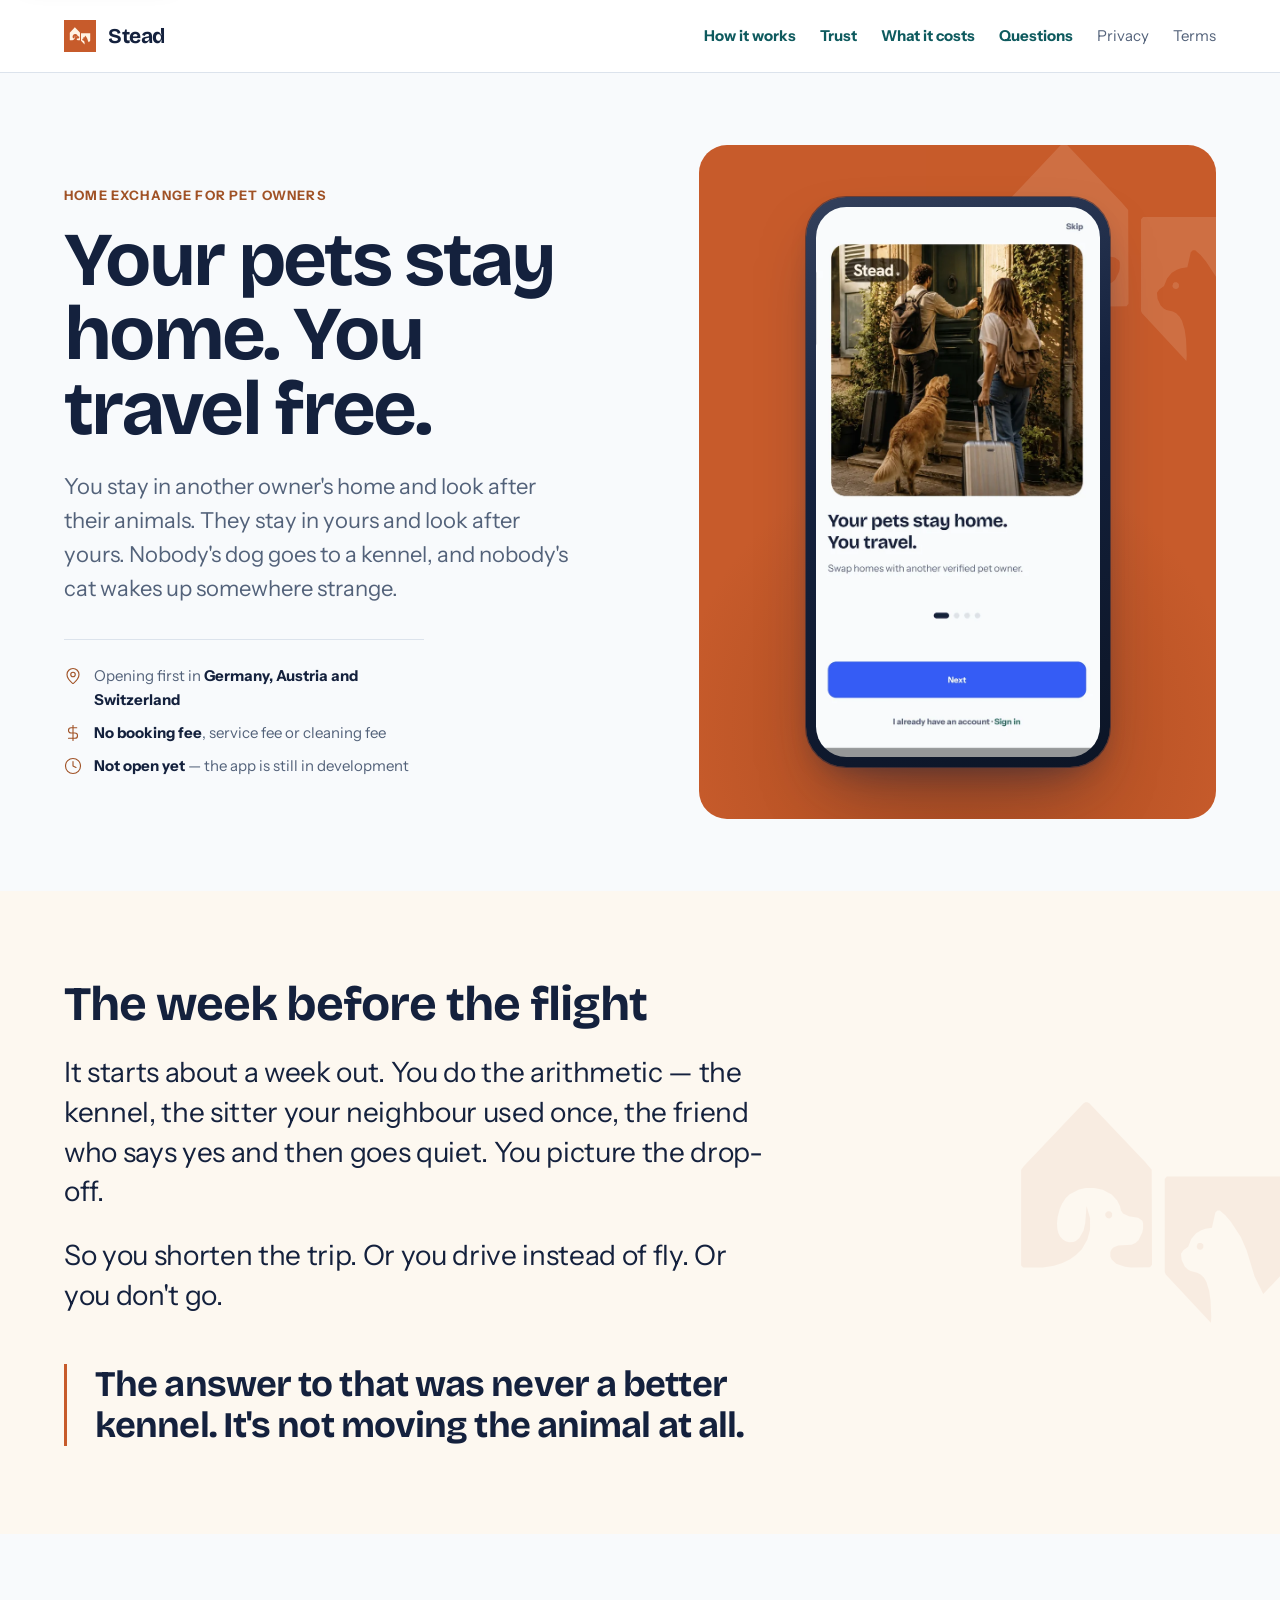
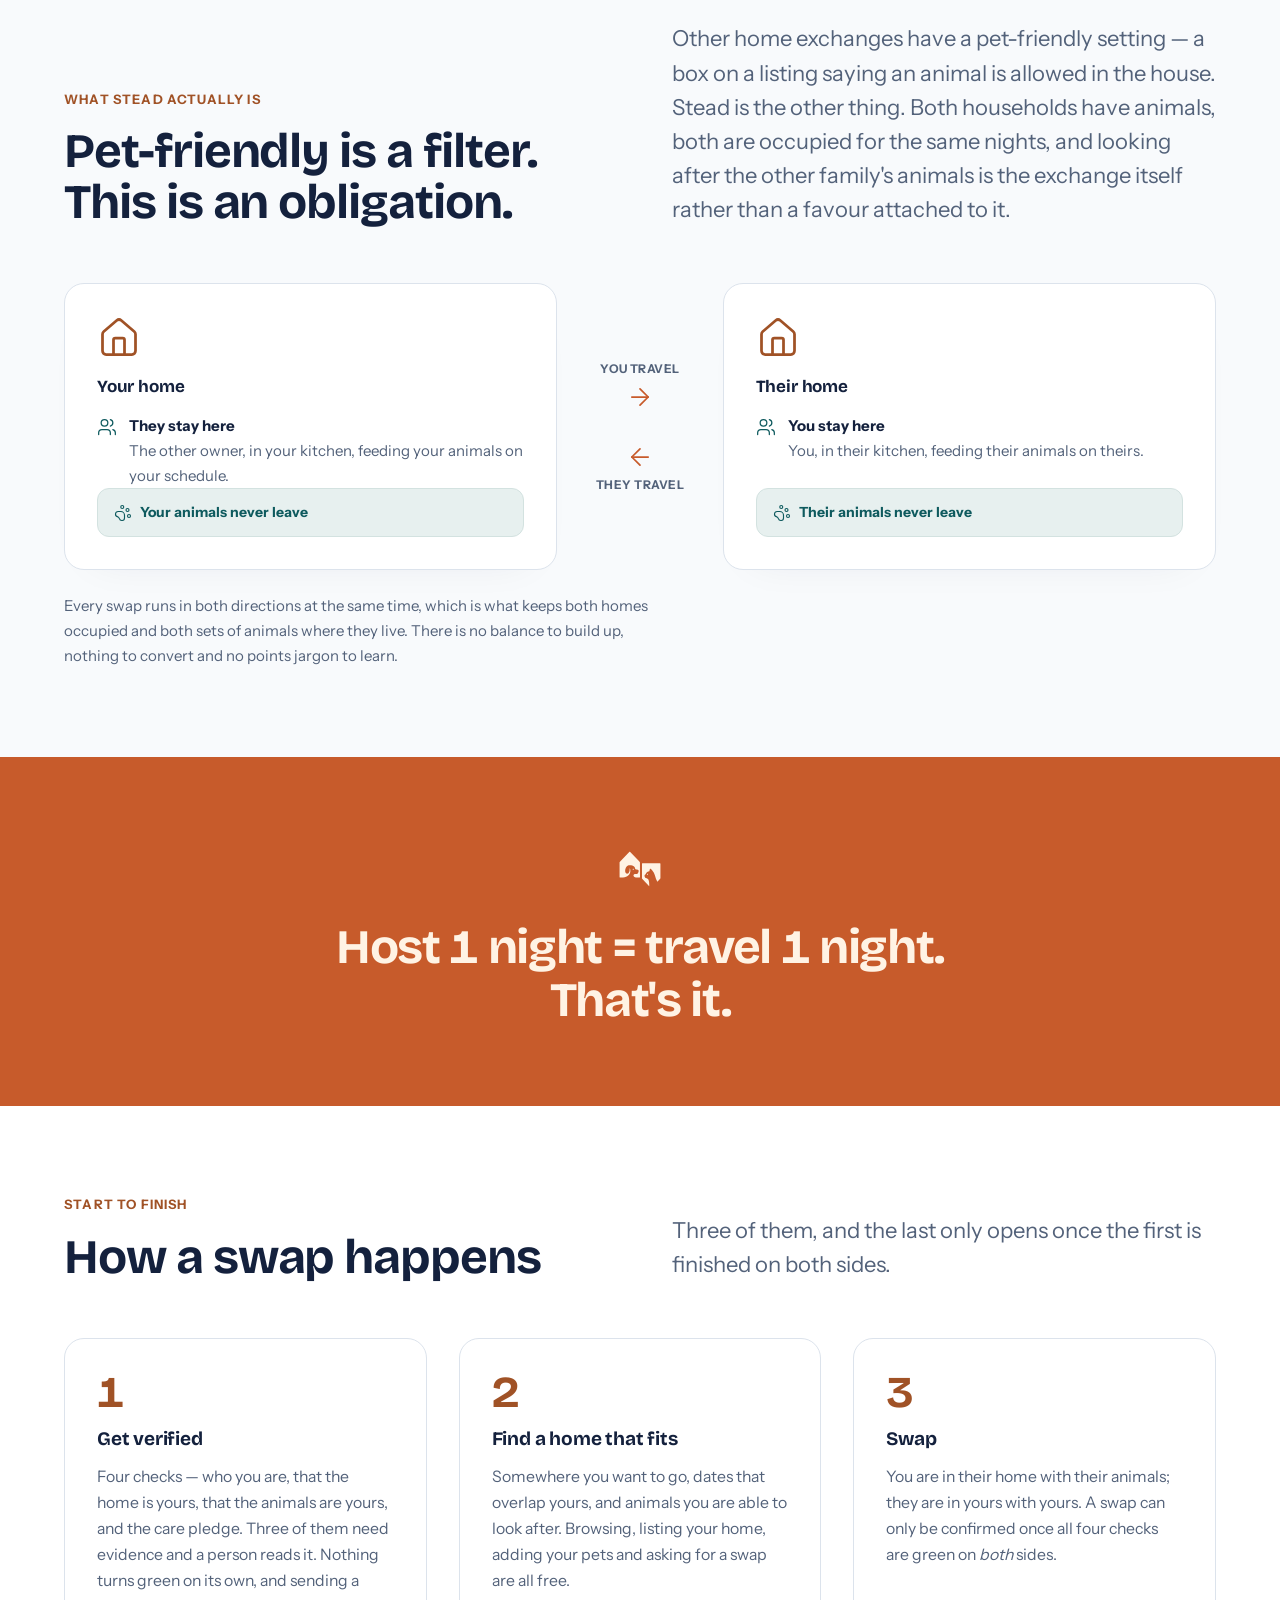
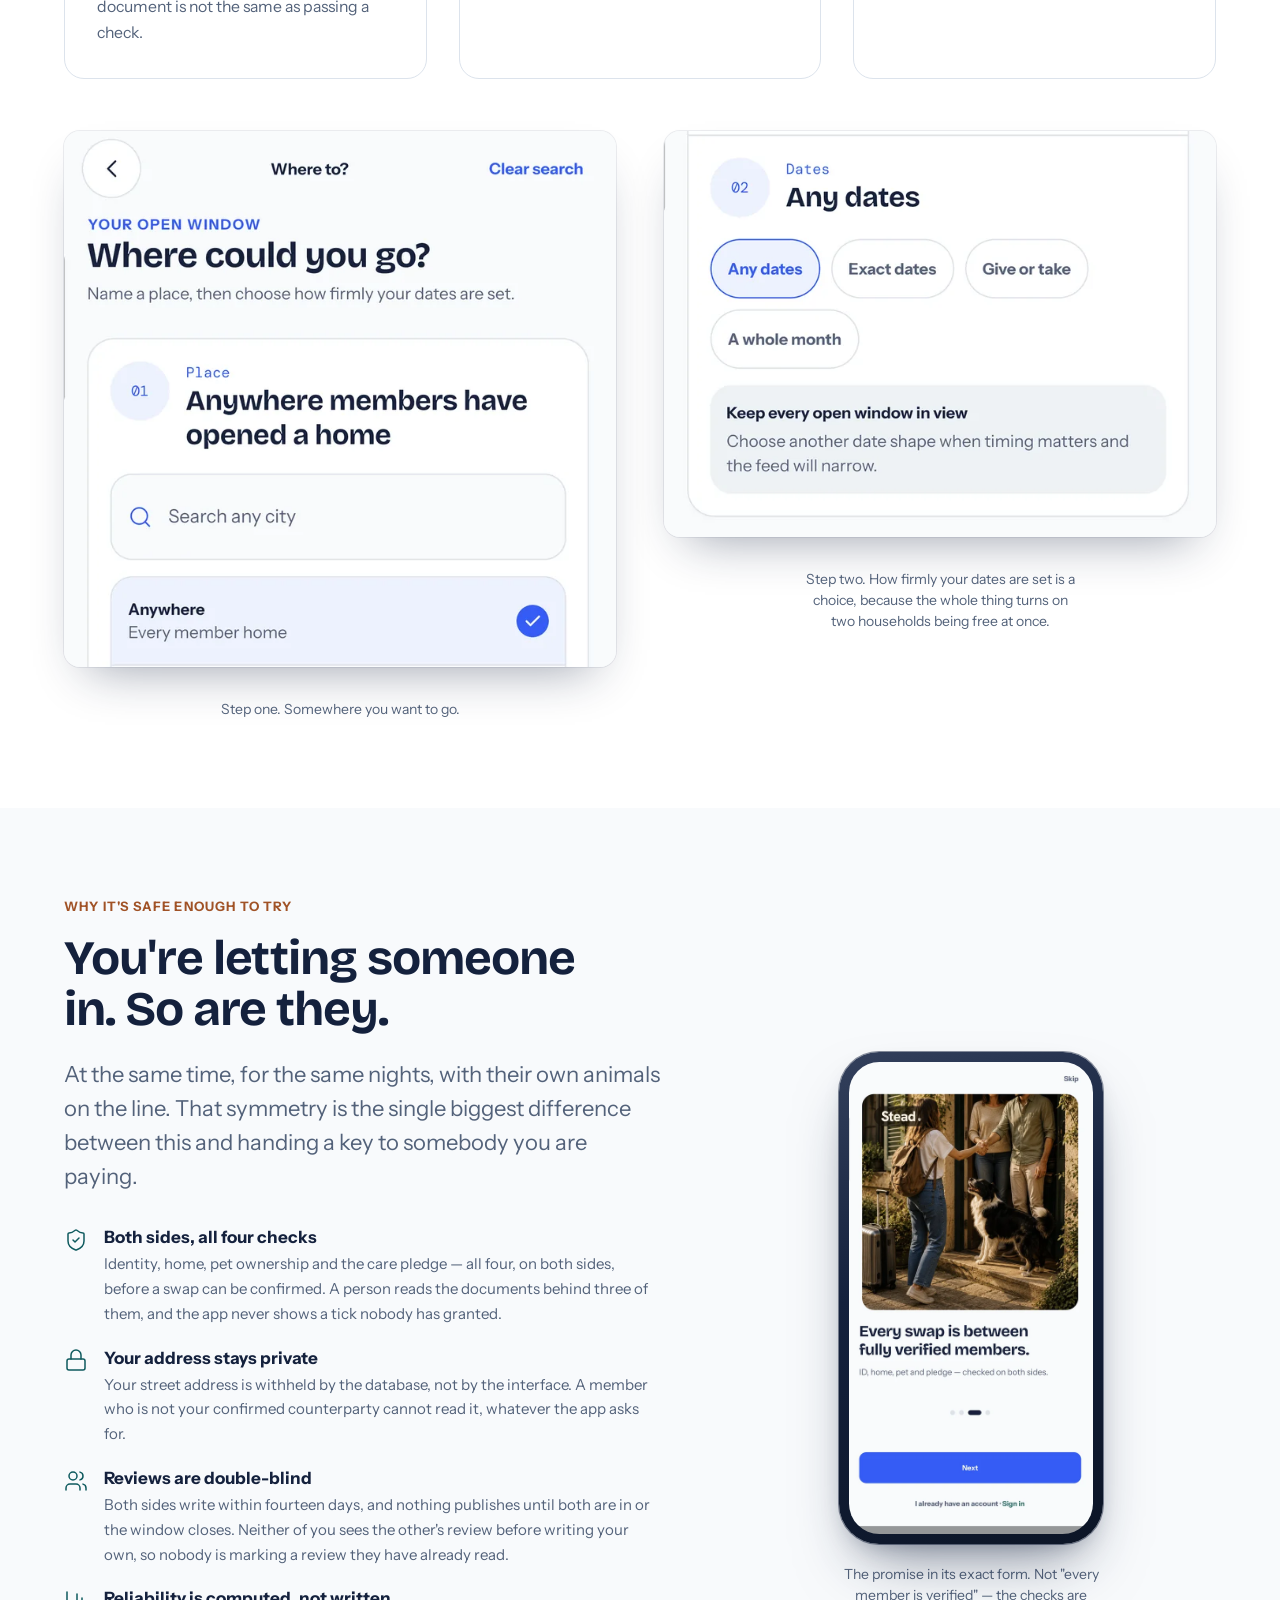
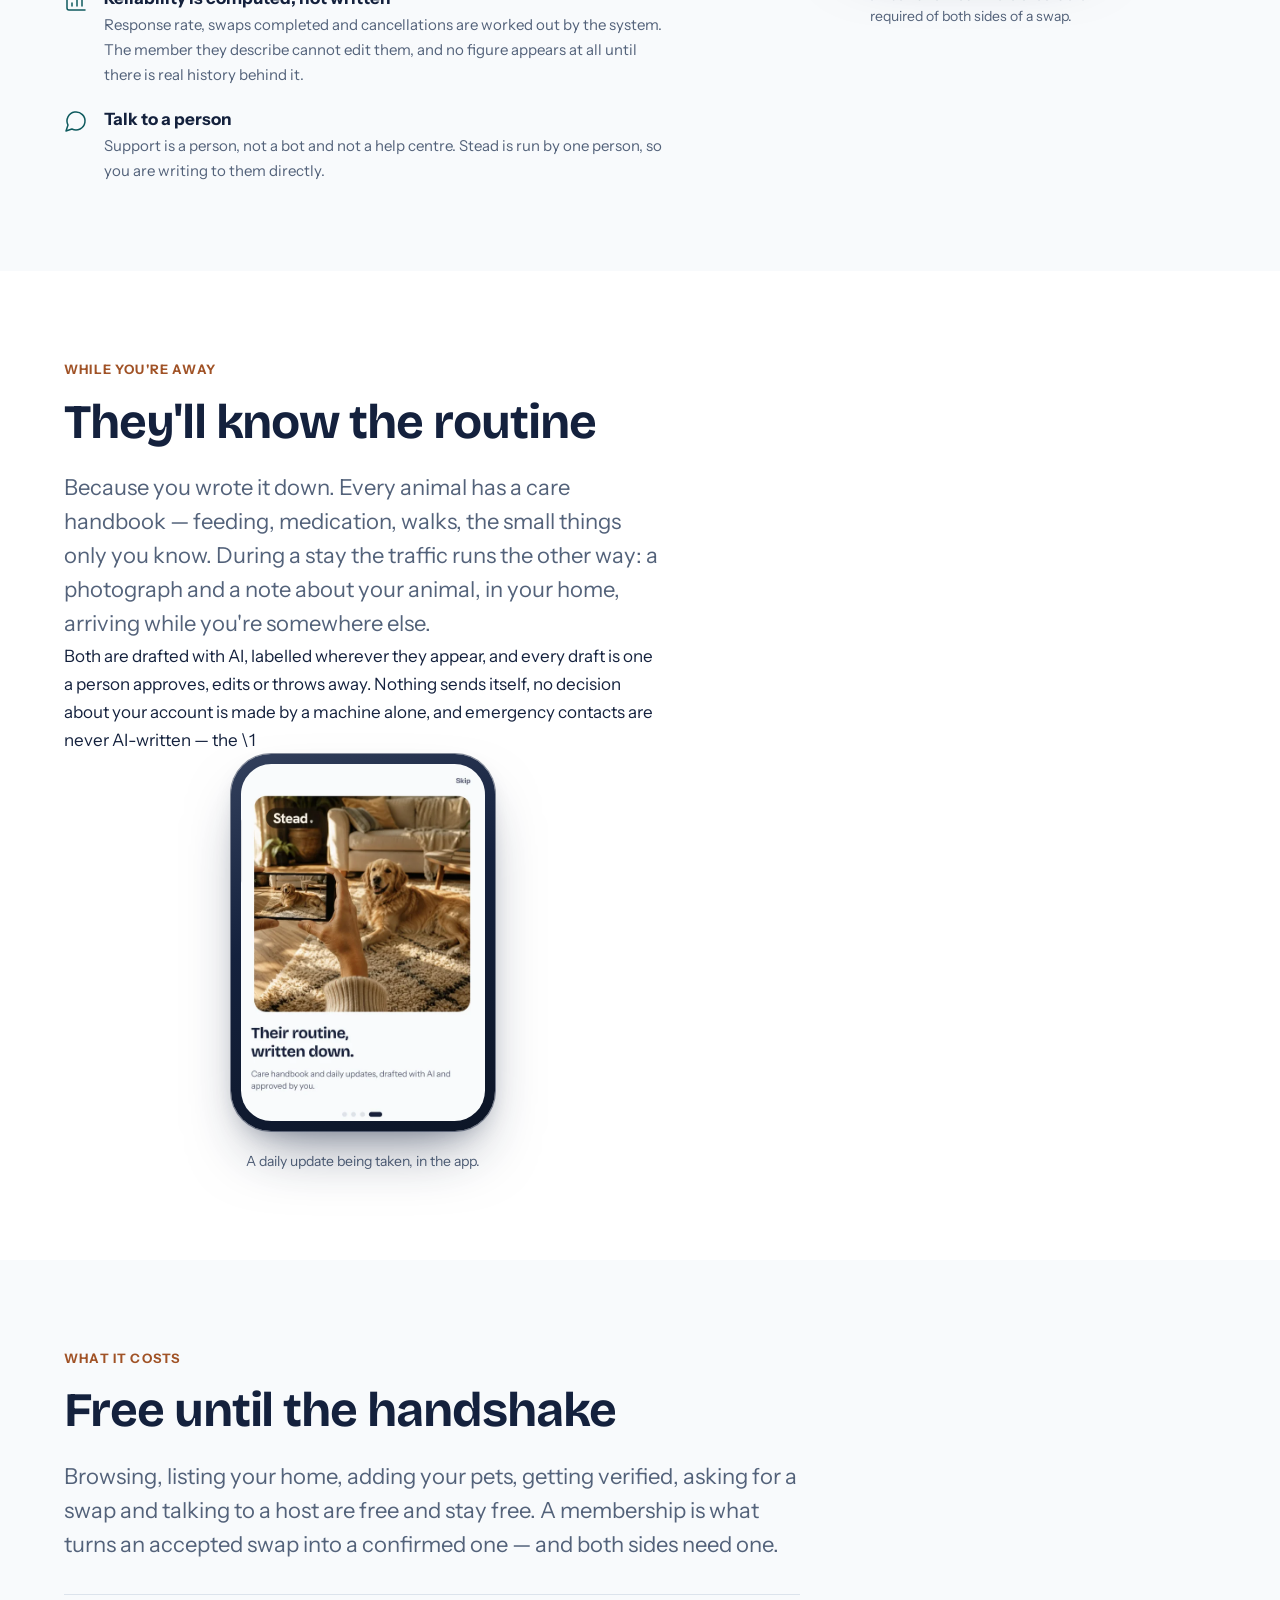
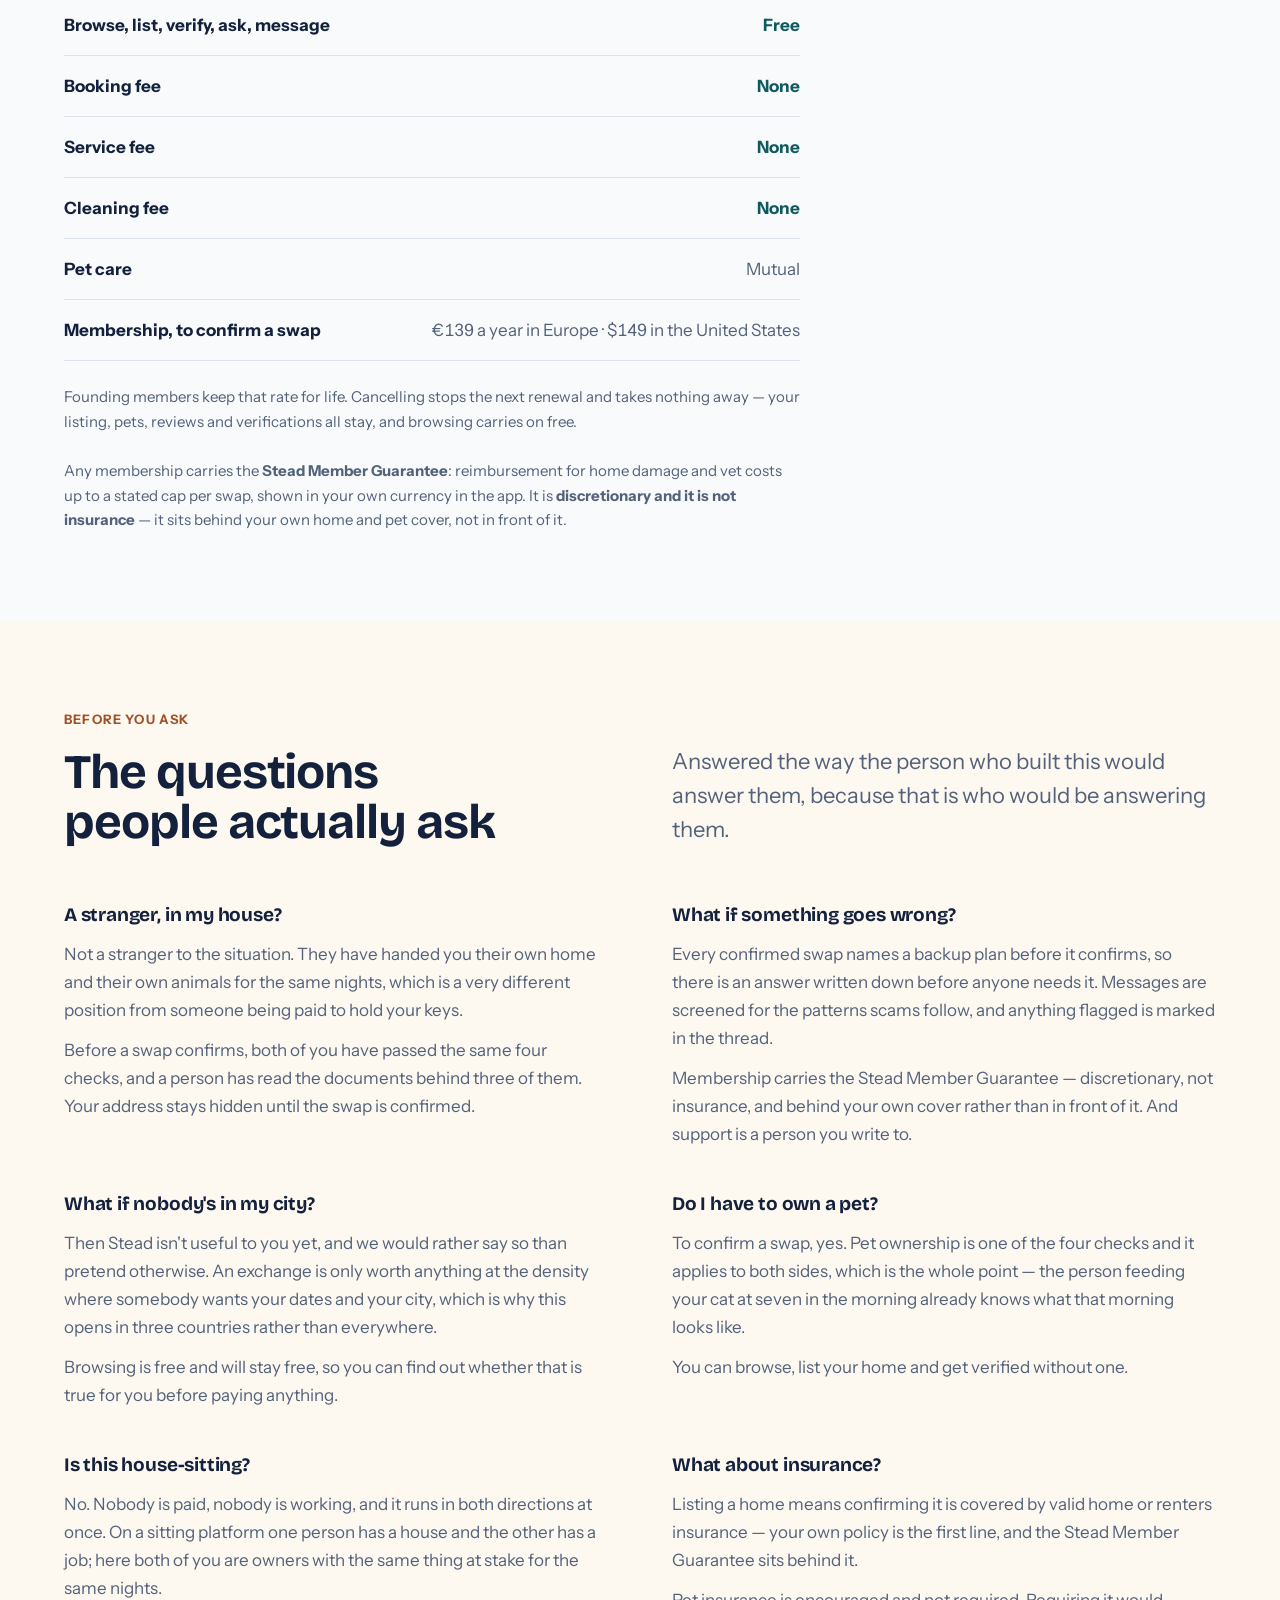
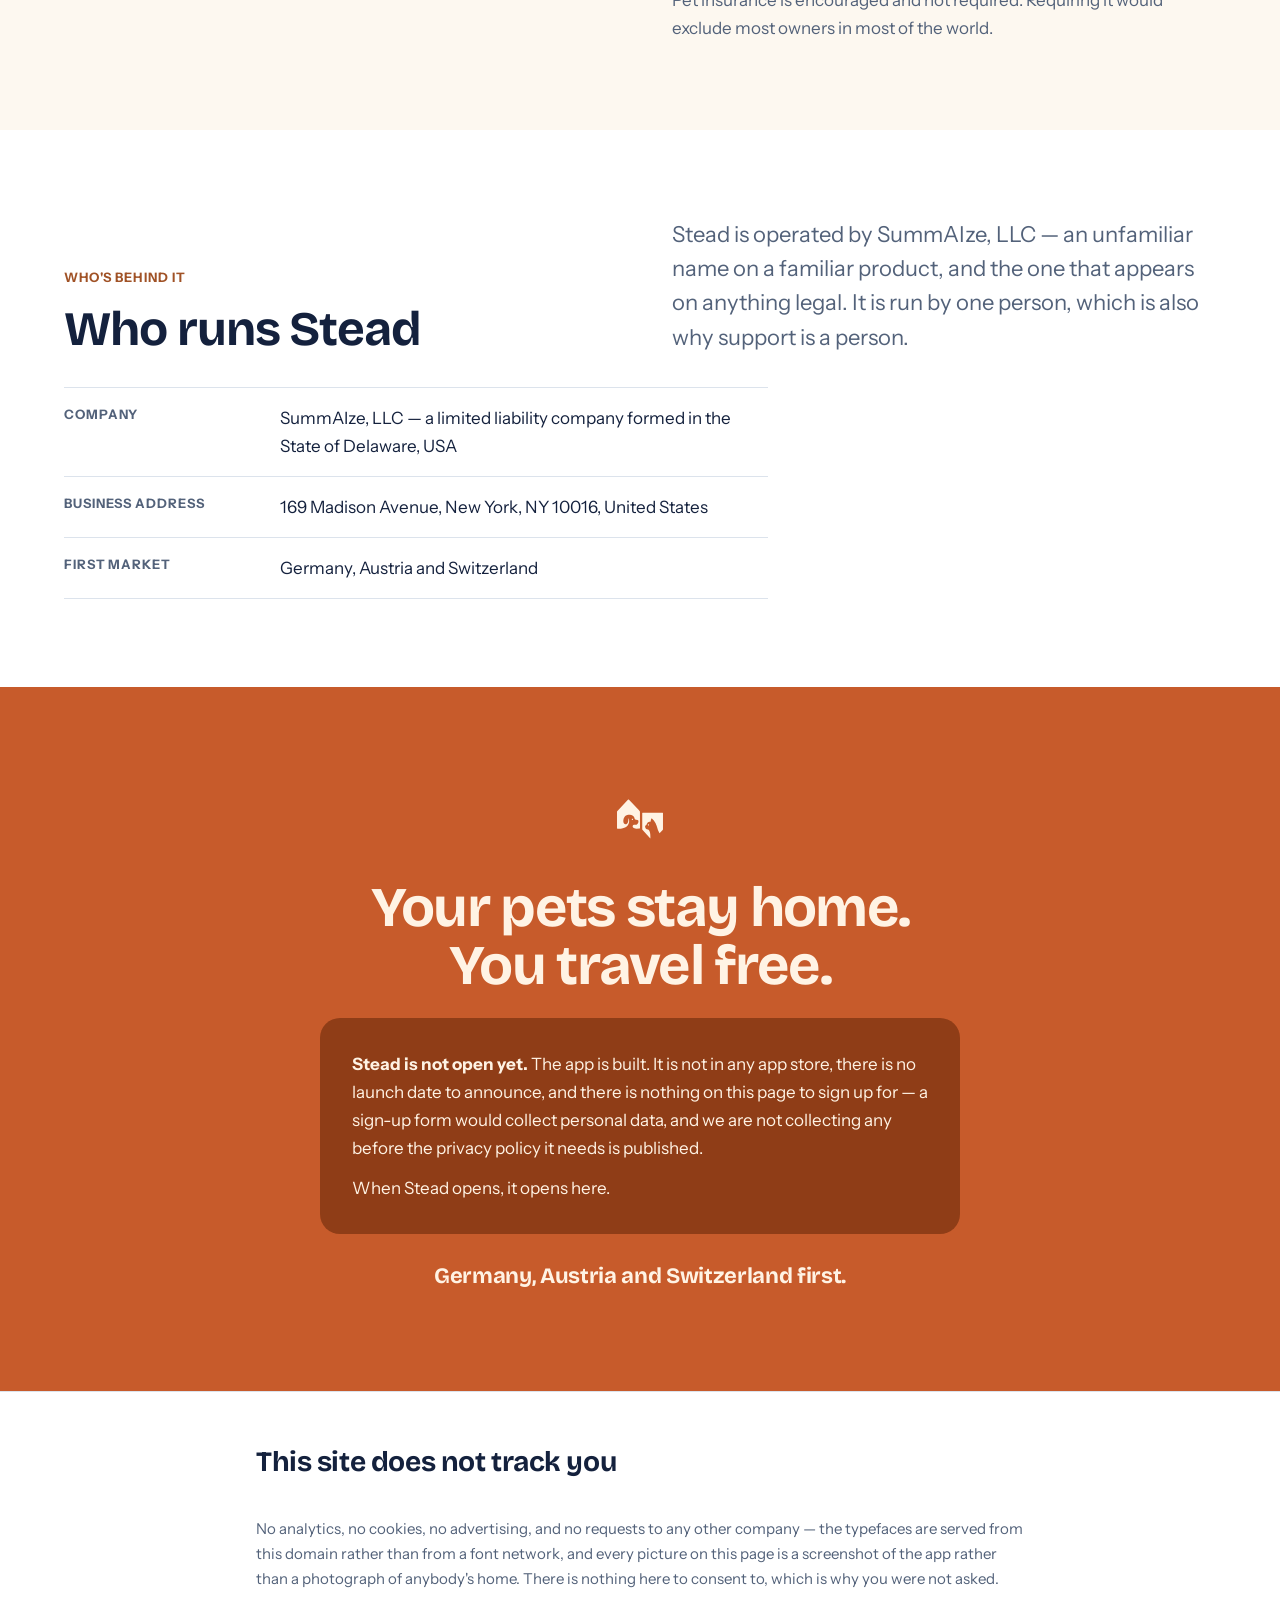
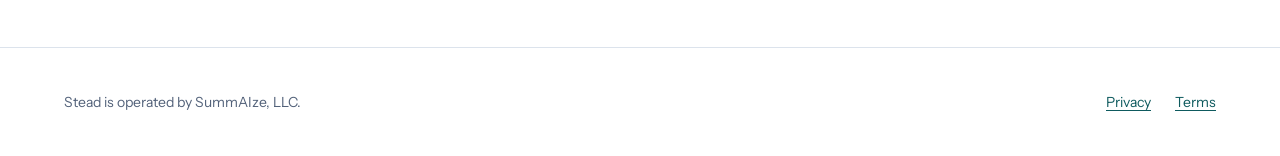
==== commit 448af62e: "Rebuild the landing page: a real one, with the fonts actually served" ====
--- a/index.html
+++ b/index.html
@@ -105,12 +105,13 @@
           <div class="hero-stage">
             <img class="stage-mark" src="stead-mark.svg" alt="" width="220" height="220" />
             <figure class="shot">
-              <div class="screen">
+              <div class="phone">
+                
                 <img
-                  src="shots/search.webp"
-                  width="760"
-                  height="738"
-                  alt="The search screen in the Stead app, headed Where could you go?, with a first step labelled Place reading Anywhere members have opened a home, a city search field, and a selected row reading Anywhere, every member home."
+                  src="shots/arrival.webp"
+                  width="640"
+                  height="1239"
+                  alt="The Stead app's first screen: a photograph of two travellers wheeling suitcases to a front door while a golden retriever sits on the step, under the words Your pets stay home. You travel."
                 />
               </div>
             </figure>
@@ -308,21 +309,35 @@
             </li>
           </ol>
 
-          <figure class="shot shot--wide">
-            <div class="screen">
-              <img
-                src="shots/dates.webp"
-                width="760"
-                height="558"
-                alt="The dates step in the Stead app, offering four date shapes — any dates, exact dates, give or take, and a whole month — above a note reading Keep every open window in view."
-              />
-            </div>
-            <figcaption data-i18n="steps.shot.caption">
-              Step two, in the app. How firmly your dates are set is a choice,
-              because the whole thing turns on two households being free at
-              once.
-            </figcaption>
-          </figure>
+          <div class="screens">
+            <figure class="shot">
+              <div class="screen">
+                <img
+                  src="shots/search.webp"
+                  width="700"
+                  height="679"
+                  alt="The search screen in the Stead app, headed Where could you go?, with a first step labelled Place reading Anywhere members have opened a home, above a city search field."
+                />
+              </div>
+              <figcaption data-i18n="steps.shot.where">
+                Step one. Somewhere you want to go.
+              </figcaption>
+            </figure>
+            <figure class="shot">
+              <div class="screen">
+                <img
+                  src="shots/dates.webp"
+                  width="700"
+                  height="514"
+                  alt="The dates step in the Stead app, offering four date shapes — any dates, exact dates, give or take, and a whole month — above a note reading Keep every open window in view."
+                />
+              </div>
+              <figcaption data-i18n="steps.shot.when">
+                Step two. How firmly your dates are set is a choice, because the
+                whole thing turns on two households being free at once.
+              </figcaption>
+            </figure>
+          </div>
         </div>
       </section>
 
@@ -421,15 +436,15 @@
             <div class="phone phone--sm">
               
               <img
-                src="shots/signin.webp"
-                width="620"
-                height="1200"
-                alt="The sign-in screen in the Stead app, offering a password, a emailed code and Google as three ways into the same account, above a line reading: your data runs swaps, it is never sold and never used for advertising."
+                src="shots/verified.webp"
+                width="560"
+                height="1084"
+                alt="A screen from the Stead app showing a traveller shaking hands with a couple at their front door while a border collie watches, under the words Every swap is between fully verified members."
               />
             </div>
             <figcaption data-i18n="trust.shot.caption">
-              Three ways in, one account — and the line underneath them, which
-              is the whole data position in a sentence.
+              The promise in its exact form. Not "every member is verified" —
+              the checks are required of both sides of a swap.
             </figcaption>
           </figure>
         </div>
@@ -437,8 +452,8 @@
 
       
       <section class="band band--paper">
-        <div class="wrap">
-          <div class="measure-wide">
+        <div class="wrap split split--flip">
+          <div>
             <p class="eyebrow" data-i18n="care.eyebrow">While you're away</p>
             <h2 data-i18n="care.heading">They'll know the routine</h2>
             <p class="lede" data-i18n="care.lede">
@@ -453,9 +468,21 @@
               every draft is one a person approves, edits or throws away.
               Nothing sends itself, no decision about your account is made by a
               machine alone, and emergency contacts are never AI-written — the
-              handbook the model fills in has no field for them.
-            </p>
-          </div>
+\1
+          <figure class="shot">
+            <div class="phone phone--sm">
+              
+              <img
+                src="shots/handbook.webp"
+                width="560"
+                height="820"
+                alt="A screen from the Stead app showing someone photographing a golden retriever lying on a rug in a sunlit living room, under the words Their routine, written down."
+              />
+            </div>
+            <figcaption data-i18n="care.shot.caption">
+              A daily update being taken, in the app.
+            </figcaption>
+          </figure>
 
         </div>
       </section>
--- a/styles.css
+++ b/styles.css
@@ -508,10 +508,29 @@
 }
 
 
-.shot--wide {
-  margin-top: clamp(2rem, 4vw, 3rem);
-  max-width: 34rem;
-  margin-inline: auto;
+.screens {
+  margin-top: clamp(2.25rem, 5vw, 3.25rem);
+  display: grid;
+  gap: clamp(2rem, 4vw, 3rem);
+  align-items: start;
+}
+
+@media (min-width: 52rem) {
+  .screens {
+    grid-template-columns: repeat(2, 1fr);
+    align-items: stretch;
+  }
+}
+
+
+.screens .shot {
+  height: 100%;
+  align-content: start;
+}
+
+.screens figcaption {
+  margin-top: auto;
+  padding-top: var(--s-md);
 }
 
 .shot figcaption {
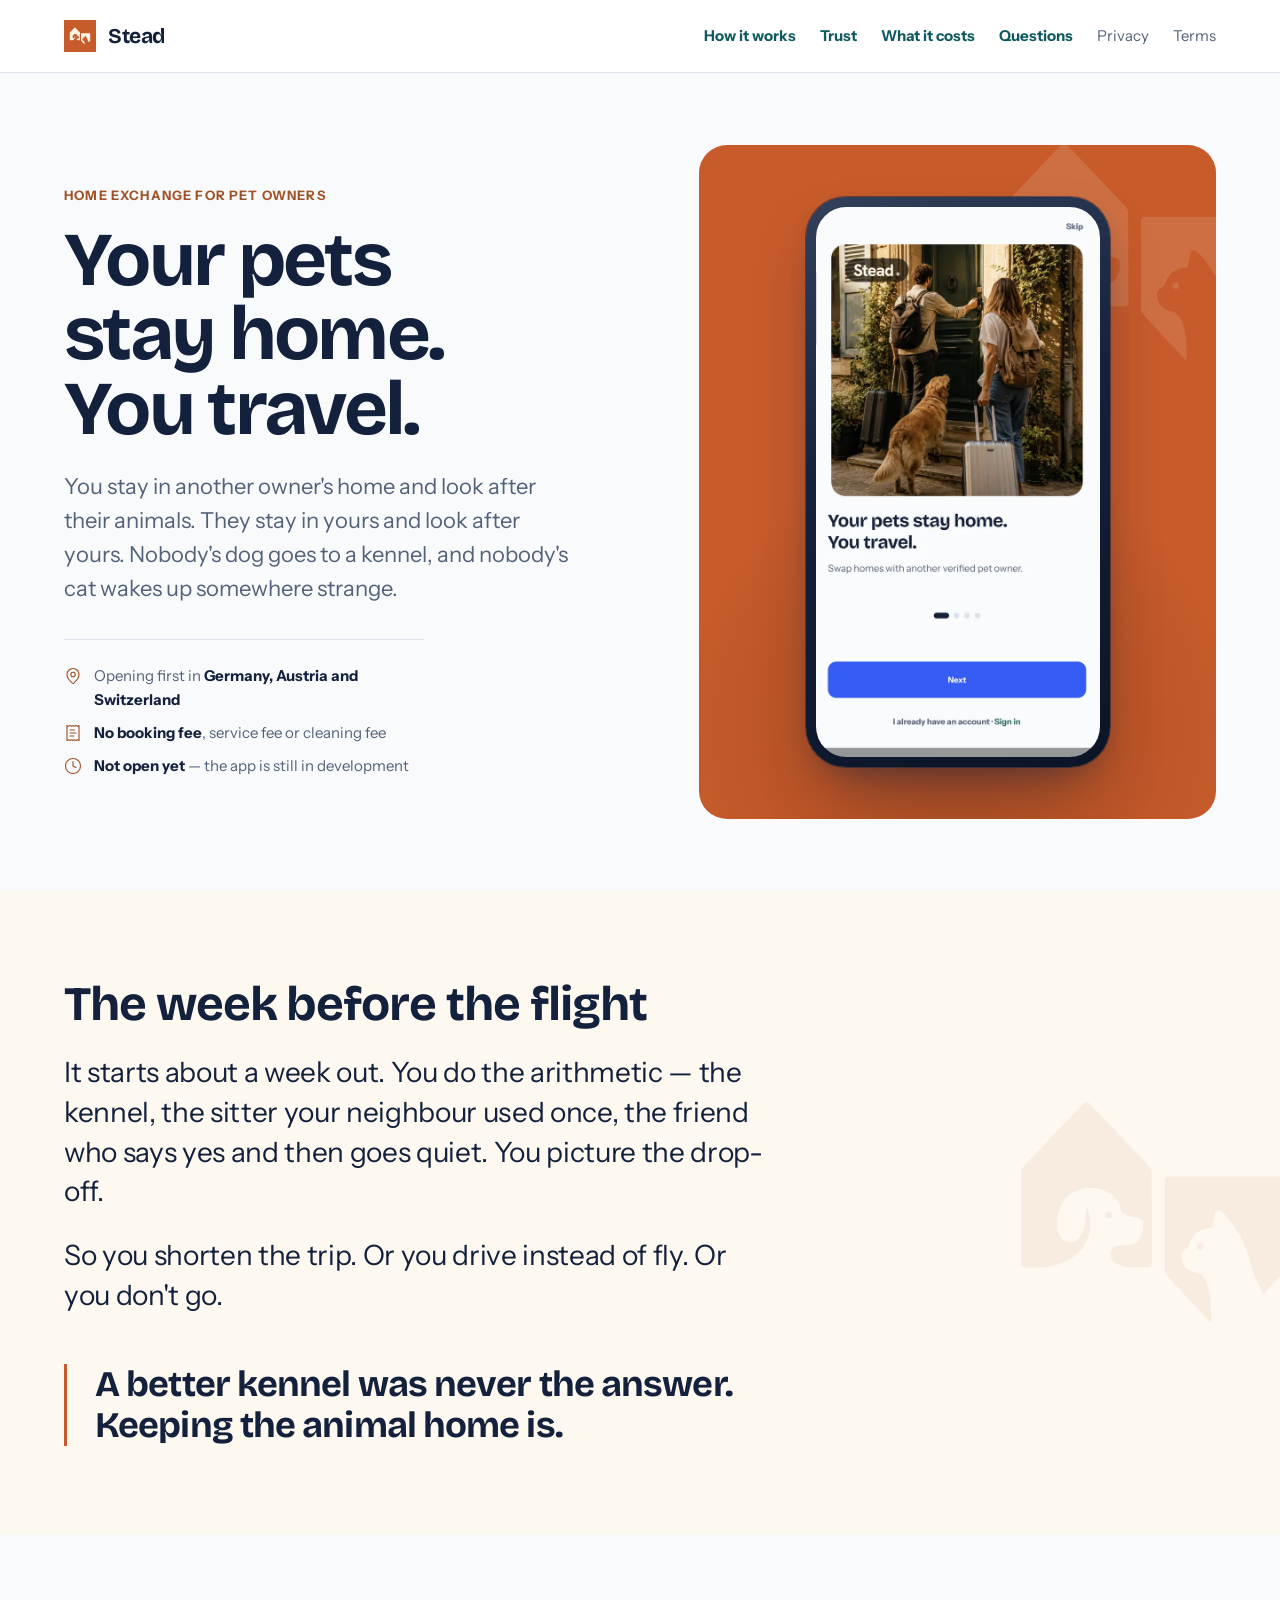
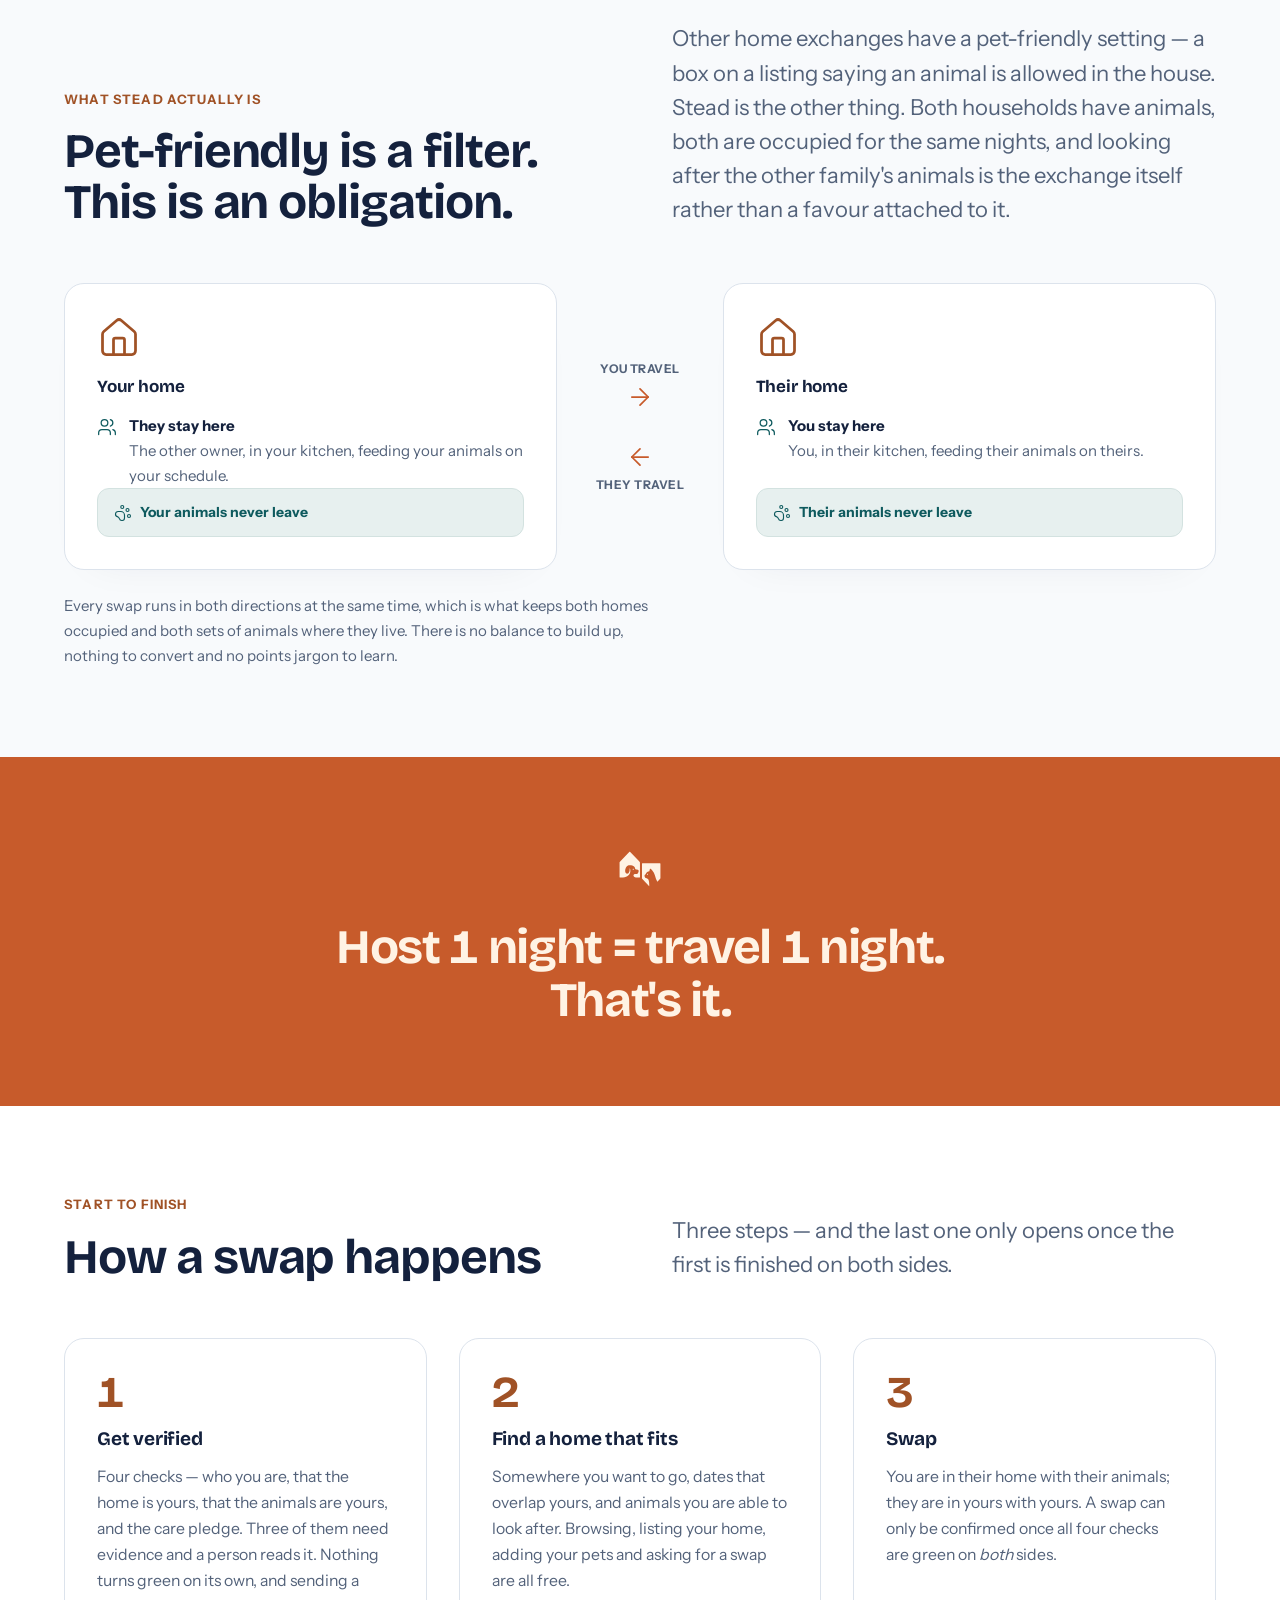
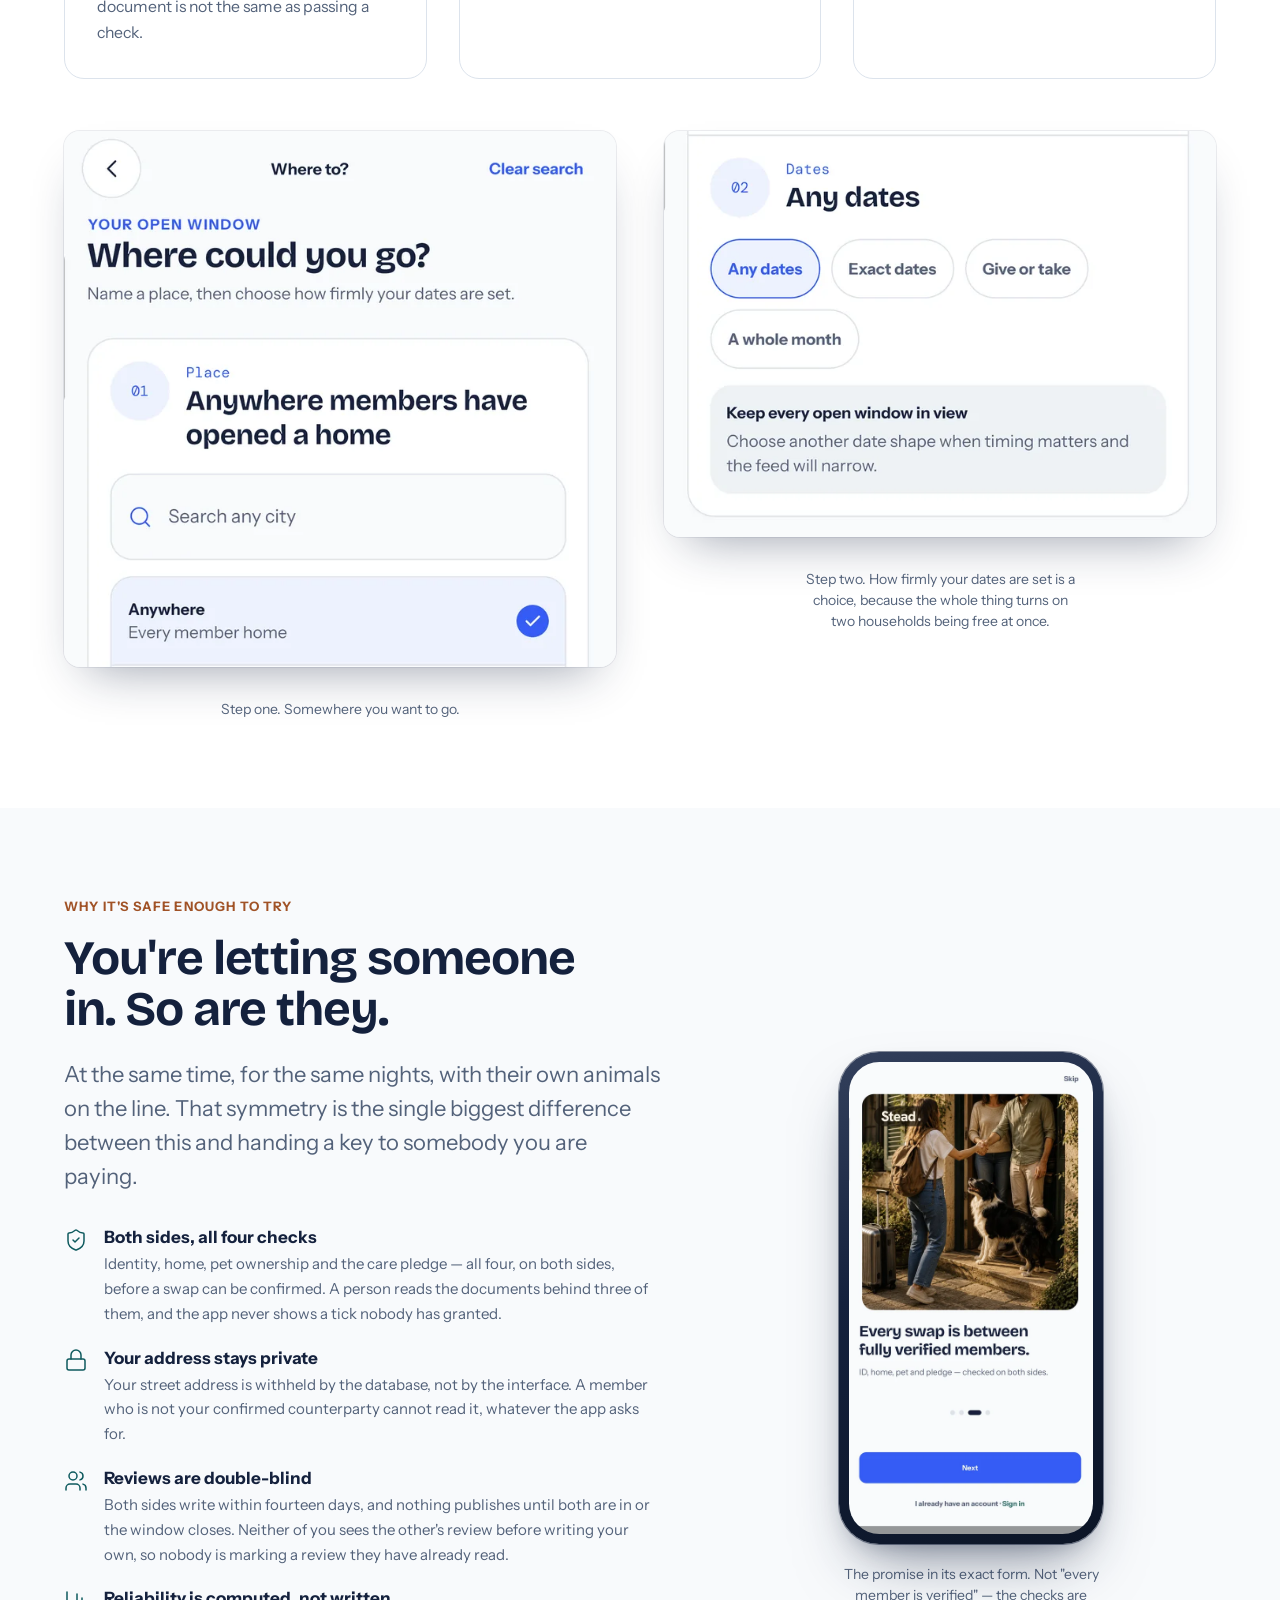
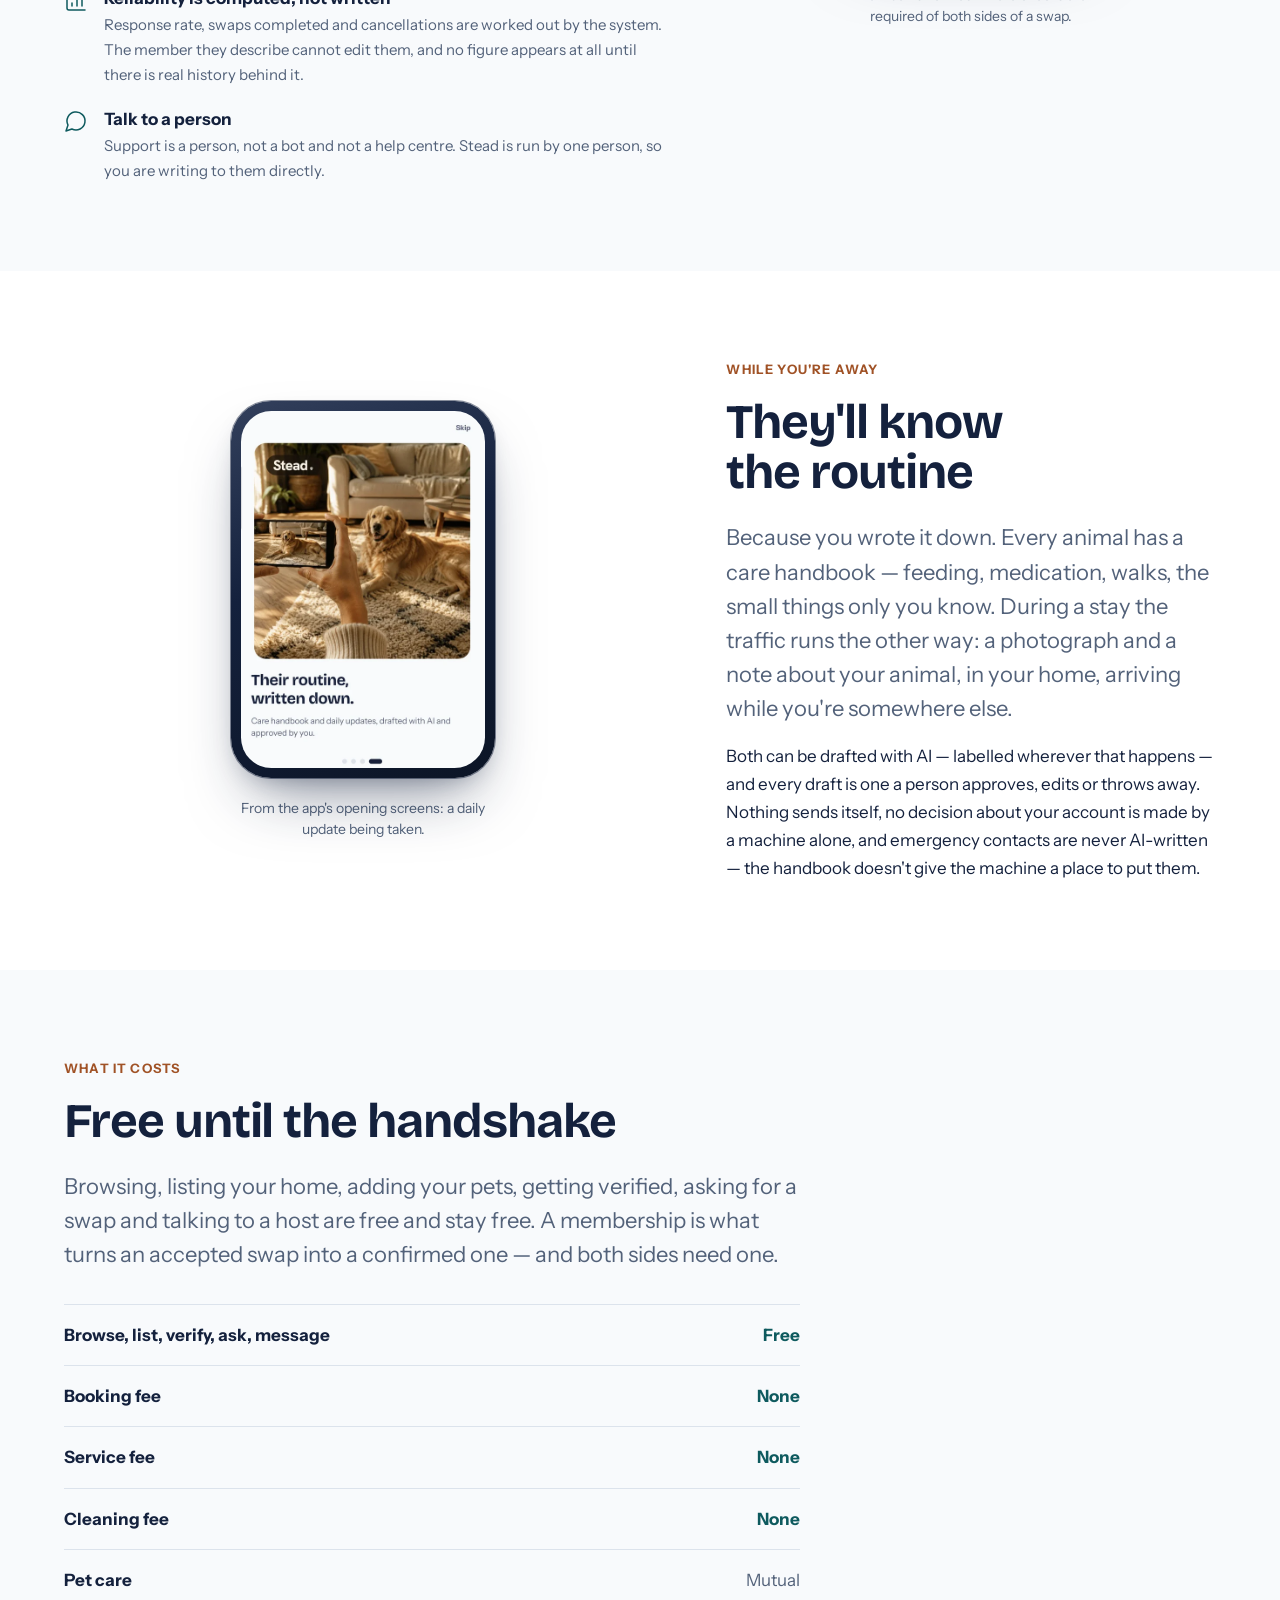
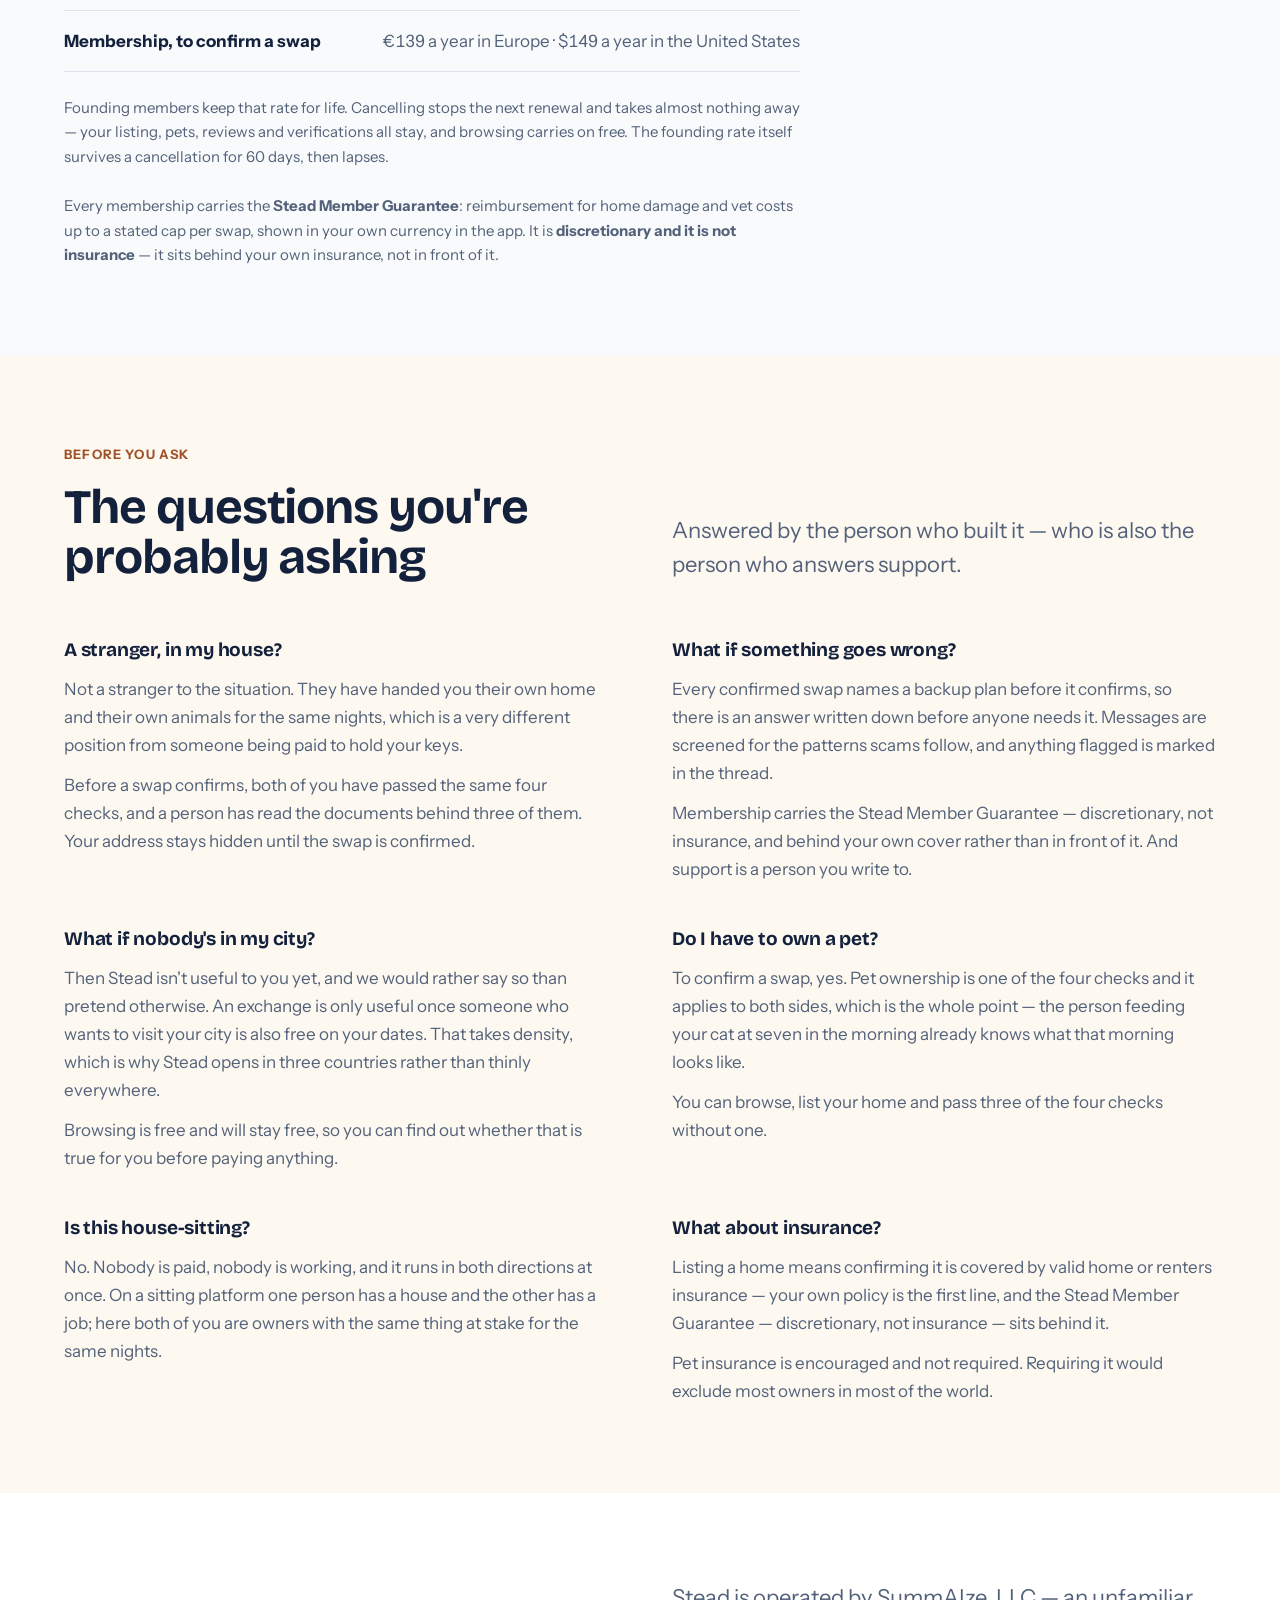
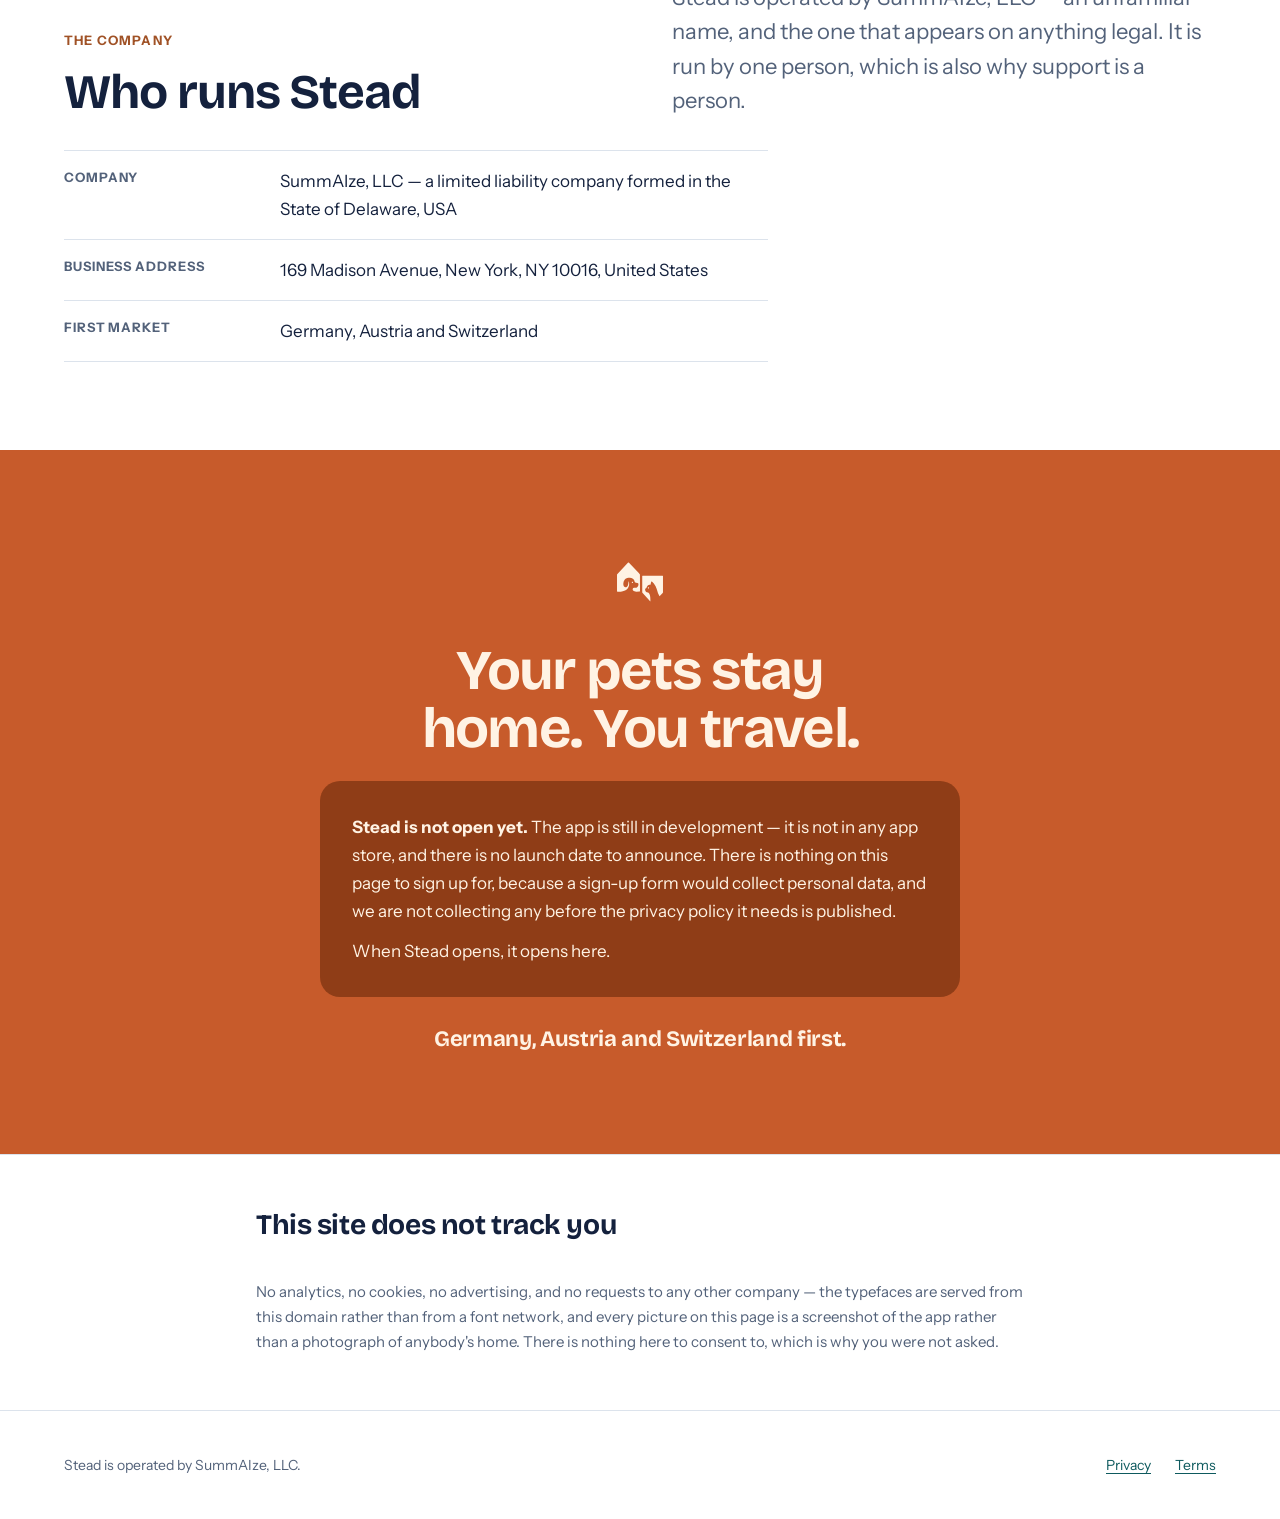
==== commit 1950c381: "Rebuild the landing page: a real one, with the fonts actually served" ====
--- a/index.html
+++ b/index.html
@@ -7,7 +7,7 @@
     <title>Stead — home exchange for pet owners</title>
     <meta
       name="description"
-      content="Stead is a home exchange between pet owners. Your pets stay home, cared for by another owner — and you travel free. Opening first in Germany, Austria and Switzerland."
+      content="Stead is a home exchange between pet owners. Your pets stay home, cared for by another owner — while you stay in theirs. Opening first in Germany, Austria and Switzerland."
     />
     <link rel="canonical" href="https://steadswap.com/" />
     <link rel="icon" href="favicon.png" />
@@ -32,7 +32,7 @@
     <meta property="og:title" content="Stead — home exchange for pet owners" />
     <meta
       property="og:description"
-      content="Your pets stay home, cared for by another owner — and you travel free."
+      content="Your pets stay home, cared for by another owner — while you stay in theirs."
     />
     <meta property="og:url" content="https://steadswap.com/" />
   </head>
@@ -64,7 +64,8 @@
         <div class="wrap">
           <div>
             <p class="eyebrow" data-i18n="hero.eyebrow">Home exchange for pet owners</p>
-            <h1 data-i18n="hero.headline">Your pets stay home. You travel free.</h1>
+            
+            <h1 data-i18n="hero.headline">Your pets stay home. You travel.</h1>
             <p class="lede" data-i18n="hero.lede">
               You stay in another owner's home and look after their animals.
               They stay in yours and look after yours. Nobody's dog goes to a
@@ -81,9 +82,12 @@
                 </span>
               </span>
               <span>
-                <svg viewBox="0 0 24 24" fill="none" stroke="currentColor" stroke-width="1.5" stroke-linecap="round" stroke-linejoin="round" aria-hidden="true">
-                  <path d="M12 2v20" />
-                  <path d="M17 5H9.5a3.5 3.5 0 0 0 0 7h5a3.5 3.5 0 0 1 0 7H6" />
+                
+                <svg viewBox="0 0 24 24" fill="none" stroke="currentColor" stroke-width="1.5" stroke-linecap="round" stroke-linejoin="round" aria-hidden="true">
+                  <path d="M4 2v20l2-1 2 1 2-1 2 1 2-1 2 1 2-1 2 1V2l-2 1-2-1-2 1-2-1-2 1-2-1-2 1Z" />
+                  <path d="M14 8H8" />
+                  <path d="M16 12H8" />
+                  <path d="M13 16H8" />
                 </svg>
                 <span data-i18n="hero.meta.fees">
                   <b>No booking fee</b>, service fee or cleaning fee
@@ -111,7 +115,7 @@
                   src="shots/arrival.webp"
                   width="640"
                   height="1239"
-                  alt="The Stead app's first screen: a photograph of two travellers wheeling suitcases to a front door while a golden retriever sits on the step, under the words Your pets stay home. You travel."
+                  alt="The Stead app's first screen: a photograph of two travellers wheeling suitcases to a front door while a golden retriever stands with them at the door, above the words Your pets stay home. You travel."
                 />
               </div>
             </figure>
@@ -135,14 +139,13 @@
             go.
           </p>
           <p class="turn" data-i18n="problem.turn">
-            The answer to that was never a better kennel. It's not moving the
-            animal at all.
+            A better kennel was never the answer. Keeping the animal home is.
           </p>
         </div>
       </section>
 
       
-      <section class="band" id="how">
+      <section class="band" id="how" tabindex="-1">
         <div class="wrap">
           <div class="band-head">
             <div>
@@ -272,8 +275,8 @@
               <h2 data-i18n="steps.heading">How a swap happens</h2>
             </div>
             <p class="lede" data-i18n="steps.lede">
-              Three of them, and the last only opens once the first is finished
-              on both sides.
+              Three steps — and the last one only opens once the first is
+              finished on both sides.
             </p>
           </div>
           
@@ -342,7 +345,7 @@
       </section>
 
       
-      <section class="band" id="trust">
+      <section class="band" id="trust" tabindex="-1">
         <div class="wrap split">
           <div>
             <p class="eyebrow" data-i18n="trust.eyebrow">Why it's safe enough to try</p>
@@ -439,7 +442,7 @@
                 src="shots/verified.webp"
                 width="560"
                 height="1084"
-                alt="A screen from the Stead app showing a traveller shaking hands with a couple at their front door while a border collie watches, under the words Every swap is between fully verified members."
+                alt="A screen from the Stead app showing a traveller shaking hands with a couple at their front door while a border collie watches, above the words Every swap is between fully verified members."
               />
             </div>
             <figcaption data-i18n="trust.shot.caption">
@@ -463,12 +466,16 @@
               about your animal, in your home, arriving while you're somewhere
               else.
             </p>
+            
             <p data-i18n="care.body">
-              Both are drafted with AI, labelled wherever they appear, and
-              every draft is one a person approves, edits or throws away.
+              Both can be drafted with AI — labelled wherever that happens —
+              and every draft is one a person approves, edits or throws away.
               Nothing sends itself, no decision about your account is made by a
               machine alone, and emergency contacts are never AI-written — the
-\1
+              handbook doesn't give the machine a place to put them.
+            </p>
+          </div>
+
           <figure class="shot">
             <div class="phone phone--sm">
               
@@ -476,11 +483,11 @@
                 src="shots/handbook.webp"
                 width="560"
                 height="820"
-                alt="A screen from the Stead app showing someone photographing a golden retriever lying on a rug in a sunlit living room, under the words Their routine, written down."
+                alt="A screen from the Stead app showing someone photographing a golden retriever lying on a rug in a sunlit living room, above the words Their routine, written down."
               />
             </div>
             <figcaption data-i18n="care.shot.caption">
-              A daily update being taken, in the app.
+              From the app's opening screens: a daily update being taken.
             </figcaption>
           </figure>
 
@@ -488,7 +495,7 @@
       </section>
 
       
-      <section class="band" id="price">
+      <section class="band" id="price" tabindex="-1">
         <div class="wrap">
           <div class="measure-wide">
             <p class="eyebrow" data-i18n="price.eyebrow">What it costs</p>
@@ -525,39 +532,42 @@
               <div class="line">
                 <dt data-i18n="price.membership.label">Membership, to confirm a swap</dt>
                 <dd class="tnum" data-i18n="price.membership.value">
-                  €139 a year in Europe · $149 in the United States
+                  €139 a year in Europe · $149 a year in the United States
                 </dd>
               </div>
             </dl>
 
+            
             <p class="price-note" data-i18n="price.founding">
               Founding members keep that rate for life. Cancelling stops the
-              next renewal and takes nothing away — your listing, pets, reviews
-              and verifications all stay, and browsing carries on free.
+              next renewal and takes almost nothing away — your listing, pets,
+              reviews and verifications all stay, and browsing carries on free.
+              The founding rate itself survives a cancellation for 60 days,
+              then lapses.
             </p>
             <p class="price-note" data-i18n="price.guarantee">
-              Any membership carries the <strong>Stead Member Guarantee</strong>:
+              Every membership carries the <strong>Stead Member Guarantee</strong>:
               reimbursement for home damage and vet costs up to a stated cap per
               swap, shown in your own currency in the app. It is
               <strong>discretionary and it is not insurance</strong> — it sits
-              behind your own home and pet cover, not in front of it.
-            </p>
-          </div>
-
-        </div>
-      </section>
-
-      
-      <section class="band band--cream" id="faq">
+              behind your own insurance, not in front of it.
+            </p>
+          </div>
+
+        </div>
+      </section>
+
+      
+      <section class="band band--cream" id="faq" tabindex="-1">
         <div class="wrap">
           <div class="band-head">
             <div>
               <p class="eyebrow" data-i18n="faq.eyebrow">Before you ask</p>
-              <h2 data-i18n="faq.heading">The questions people actually ask</h2>
+              <h2 data-i18n="faq.heading">The questions you're probably asking</h2>
             </div>
             <p class="lede" data-i18n="faq.lede">
-              Answered the way the person who built this would answer them,
-              because that is who would be answering them.
+              Answered by the person who built it — who is also the person who
+              answers support.
             </p>
           </div>
 
@@ -595,9 +605,10 @@
               <h3 data-i18n="faq.city.q">What if nobody's in my city?</h3>
               <p data-i18n="faq.city.a1">
                 Then Stead isn't useful to you yet, and we would rather say so
-                than pretend otherwise. An exchange is only worth anything at
-                the density where somebody wants your dates and your city, which
-                is why this opens in three countries rather than everywhere.
+                than pretend otherwise. An exchange is only useful once someone
+                who wants to visit your city is also free on your dates. That
+                takes density, which is why Stead opens in three countries
+                rather than thinly everywhere.
               </p>
               <p data-i18n="faq.city.a2">
                 Browsing is free and will stay free, so you can find out whether
@@ -613,8 +624,10 @@
                 person feeding your cat at seven in the morning already knows
                 what that morning looks like.
               </p>
+              
               <p data-i18n="faq.owner.a2">
-                You can browse, list your home and get verified without one.
+                You can browse, list your home and pass three of the four
+                checks without one.
               </p>
             </div>
 
@@ -633,7 +646,8 @@
               <p data-i18n="faq.insurance.a1">
                 Listing a home means confirming it is covered by valid home or
                 renters insurance — your own policy is the first line, and the
-                Stead Member Guarantee sits behind it.
+                Stead Member Guarantee — discretionary, not insurance — sits
+                behind it.
               </p>
               <p data-i18n="faq.insurance.a2">
                 Pet insurance is encouraged and not required. Requiring it would
@@ -649,14 +663,13 @@
         <div class="wrap">
           <div class="band-head">
             <div>
-              <p class="eyebrow" data-i18n="runs.eyebrow">Who's behind it</p>
+              <p class="eyebrow" data-i18n="runs.eyebrow">The company</p>
               <h2 data-i18n="runs.heading">Who runs Stead</h2>
             </div>
             <p class="lede" data-i18n="runs.body">
-              Stead is operated by SummAIze, LLC — an unfamiliar name on a
-              familiar product, and the one that appears on anything legal.
-              It is run by one person, which is also why support is a
-              person.
+              Stead is operated by SummAIze, LLC — an unfamiliar name, and the
+              one that appears on anything legal. It is run by one person,
+              which is also why support is a person.
             </p>
           </div>
 
@@ -694,16 +707,17 @@
         <div class="wrap">
           <img src="stead-mark.svg" alt="" width="72" height="72" />
           <h2 data-i18n="closing.heading">
-            Your pets stay home. You travel free.
+            Your pets stay home. You travel.
           </h2>
 
           <div class="status">
             <p data-i18n="closing.status1">
-              <strong>Stead is not open yet.</strong> The app is built. It is
-              not in any app store, there is no launch date to announce, and
-              there is nothing on this page to sign up for — a sign-up form
-              would collect personal data, and we are not collecting any before
-              the privacy policy it needs is published.
+              <strong>Stead is not open yet.</strong> The app is still in
+              development — it is not in any app store, and there is no launch
+              date to announce. There is nothing on this page to sign up for,
+              because a sign-up form would collect personal data, and we are
+              not collecting any before the privacy policy it needs is
+              published.
             </p>
             <p data-i18n="closing.status2">
               When Stead opens, it opens here.
--- a/styles.css
+++ b/styles.css
@@ -233,6 +233,11 @@
   margin-top: var(--s-2xl);
 }
 
+
+.lede + p {
+  margin-top: var(--s-lg);
+}
+
 .eyebrow + h2 {
   margin-top: 0;
 }
@@ -271,18 +276,21 @@
   font-weight: 700;
   padding: var(--s-md) var(--s-xl);
   border-radius: var(--r-md);
-  box-shadow: 0 8px 24px -8px var(--lift);
+  
   text-decoration: none;
 }
 
+
+.skip:focus,
 .skip:focus-visible {
   transform: translateY(0);
-}
+  box-shadow: 0 8px 24px -8px var(--lift);
+}
+
 
 :focus-visible {
   outline: 3px solid var(--link);
   outline-offset: 3px;
-  border-radius: var(--r-sm);
 }
 
 @media (prefers-reduced-motion: reduce) {
@@ -610,6 +618,11 @@
     gap: clamp(1rem, 3vw, 2.5rem);
     align-items: stretch;
   }
+
+  
+  .swap-cross span {
+    white-space: nowrap;
+  }
 }
 
 .swap-home {
@@ -702,7 +715,6 @@
   letter-spacing: 0.04em;
   text-transform: uppercase;
   color: var(--ink-muted);
-  white-space: nowrap;
 }
 
 .swap-cross svg {
@@ -1177,3 +1189,16 @@
   display: grid;
   gap: var(--s-md);
 }
+
+@media print {
+  .statement,
+  .closing,
+  .closing .status,
+  .statement p,
+  .closing h2,
+  .closing .status p,
+  .closing .market {
+    background: none;
+    color: var(--midnight);
+  }
+}
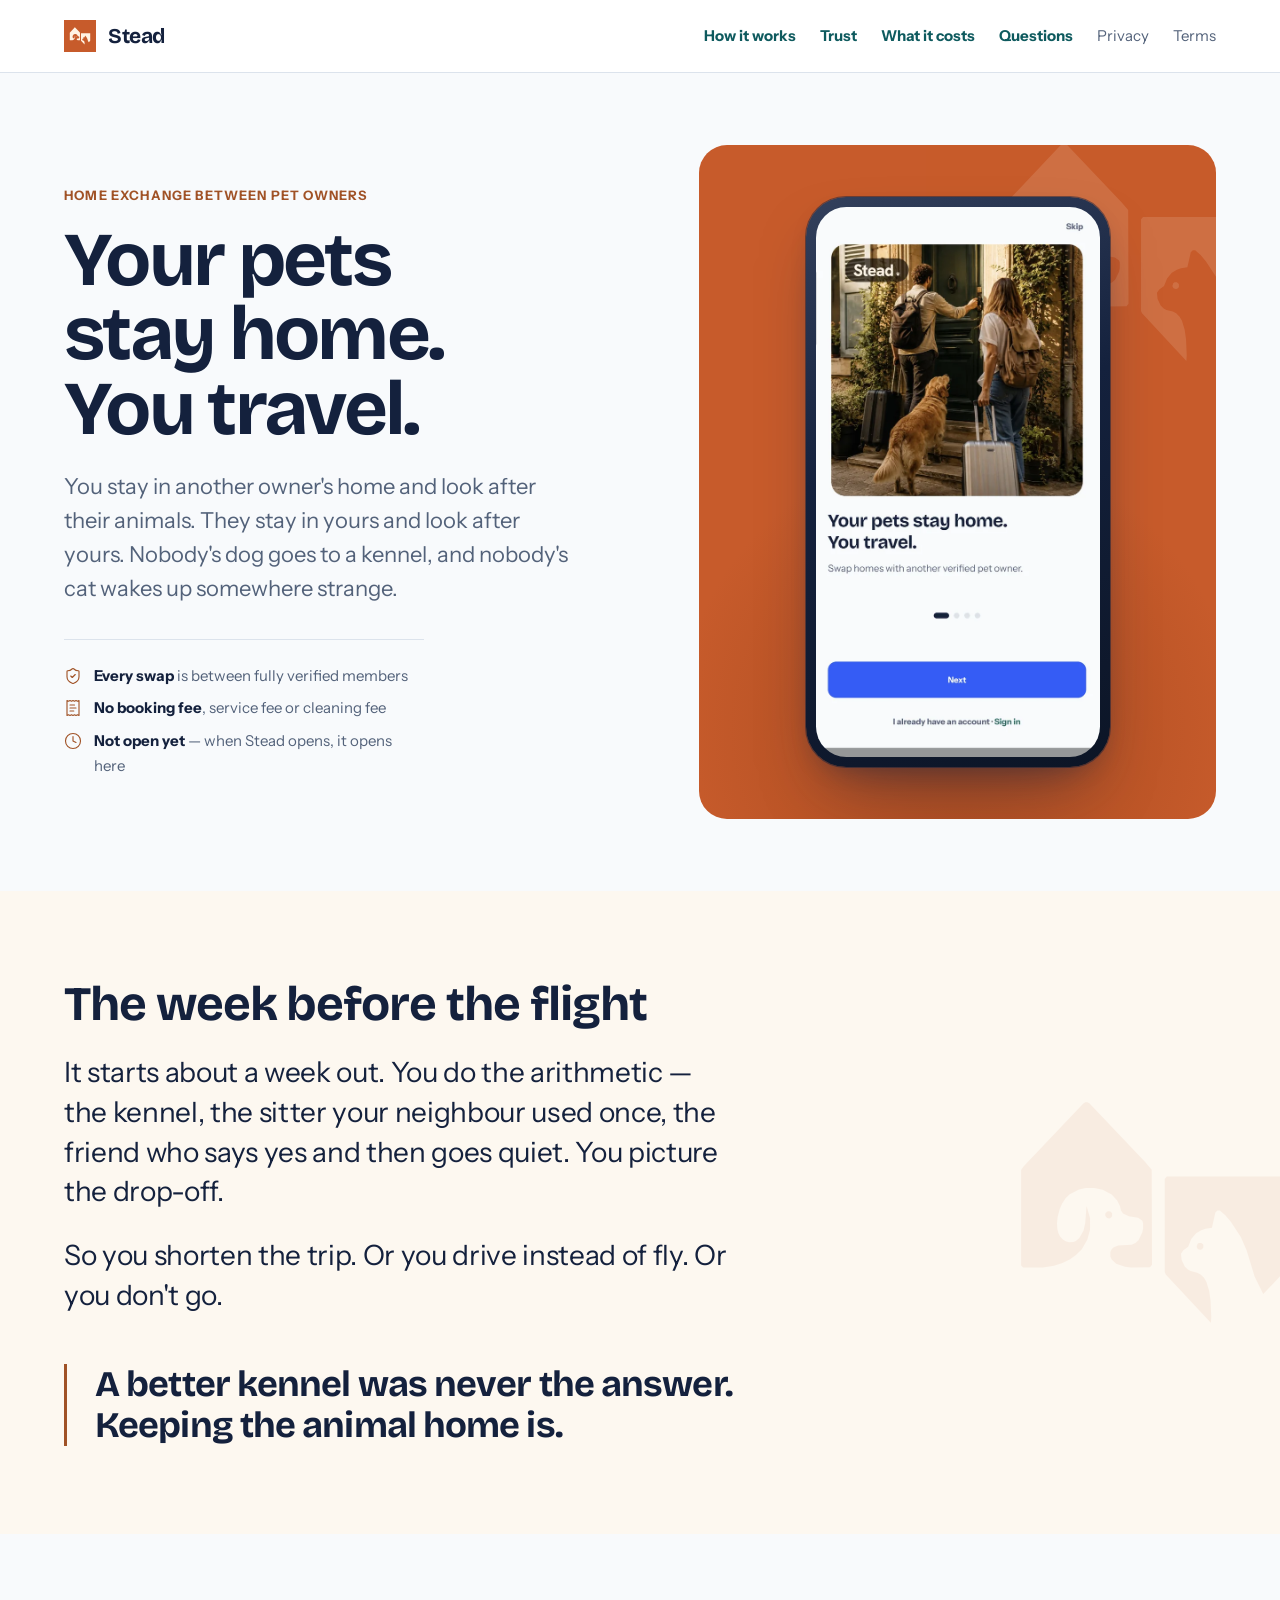
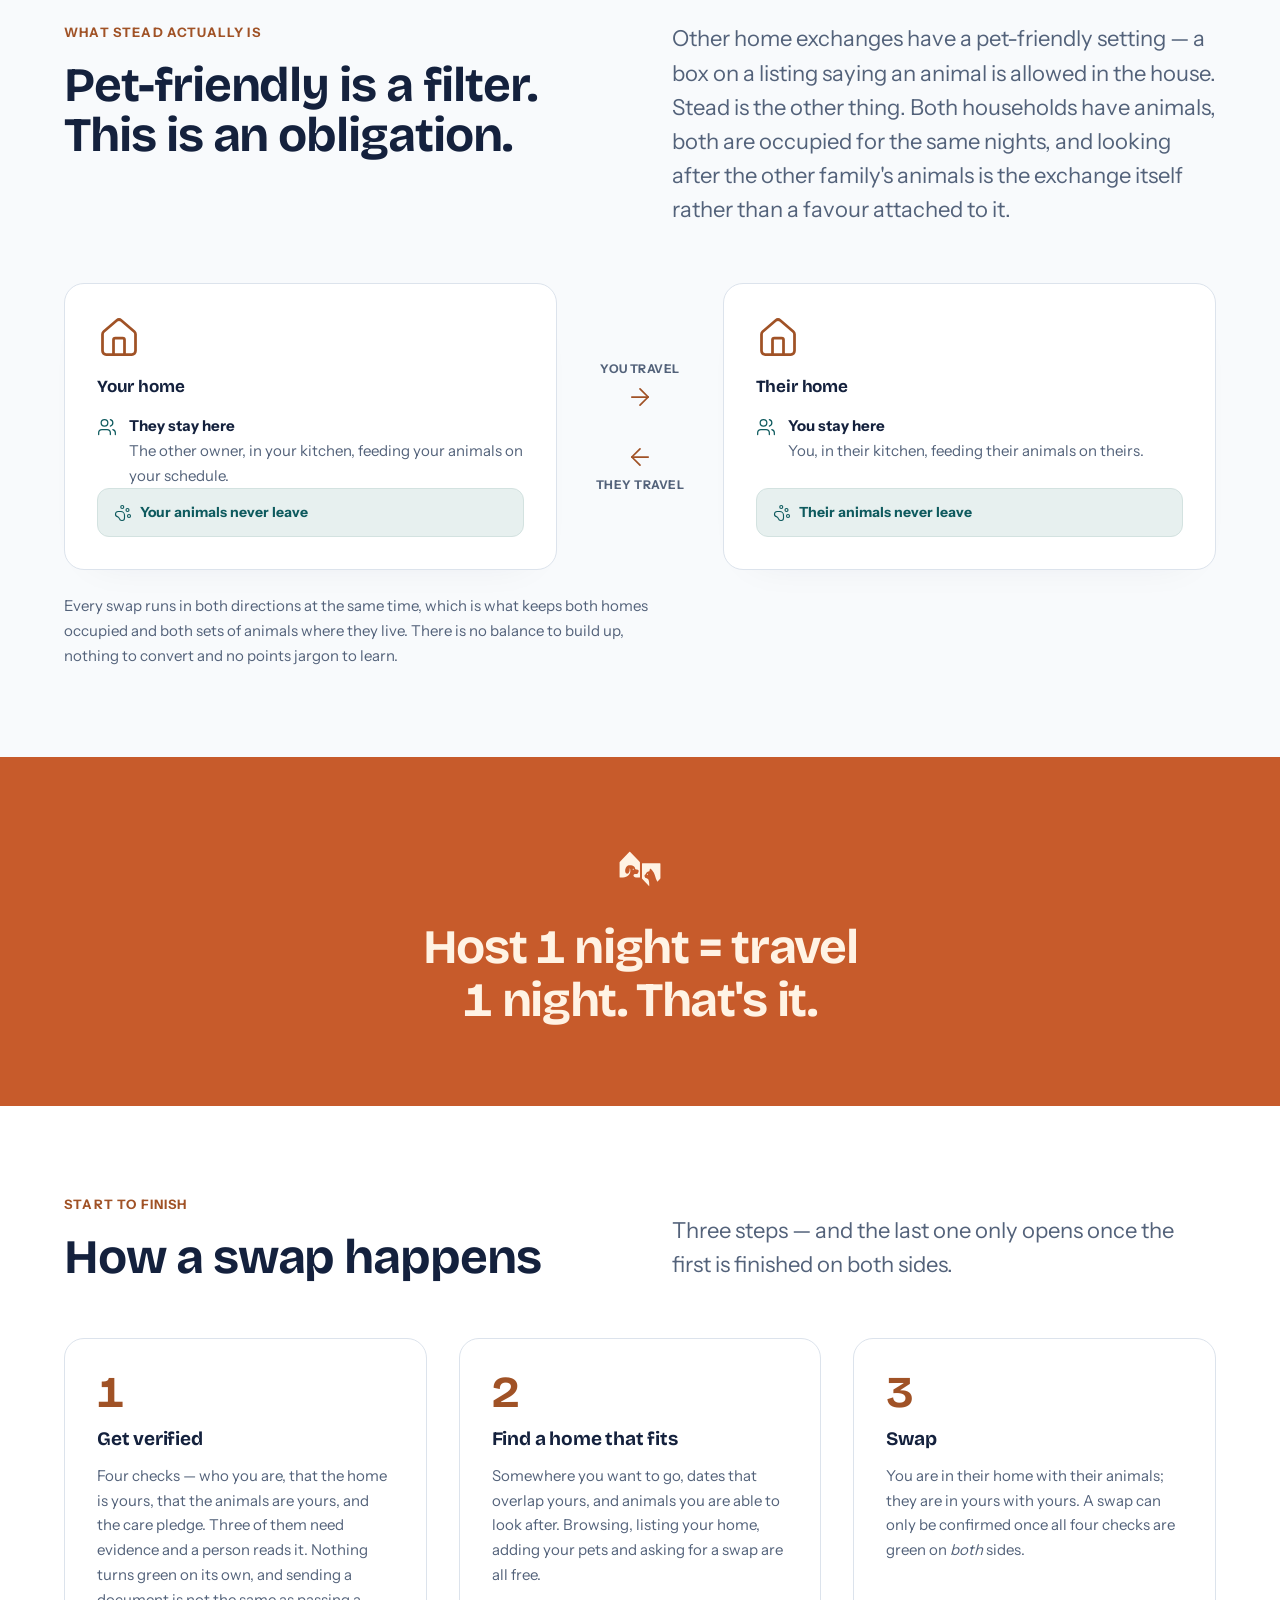
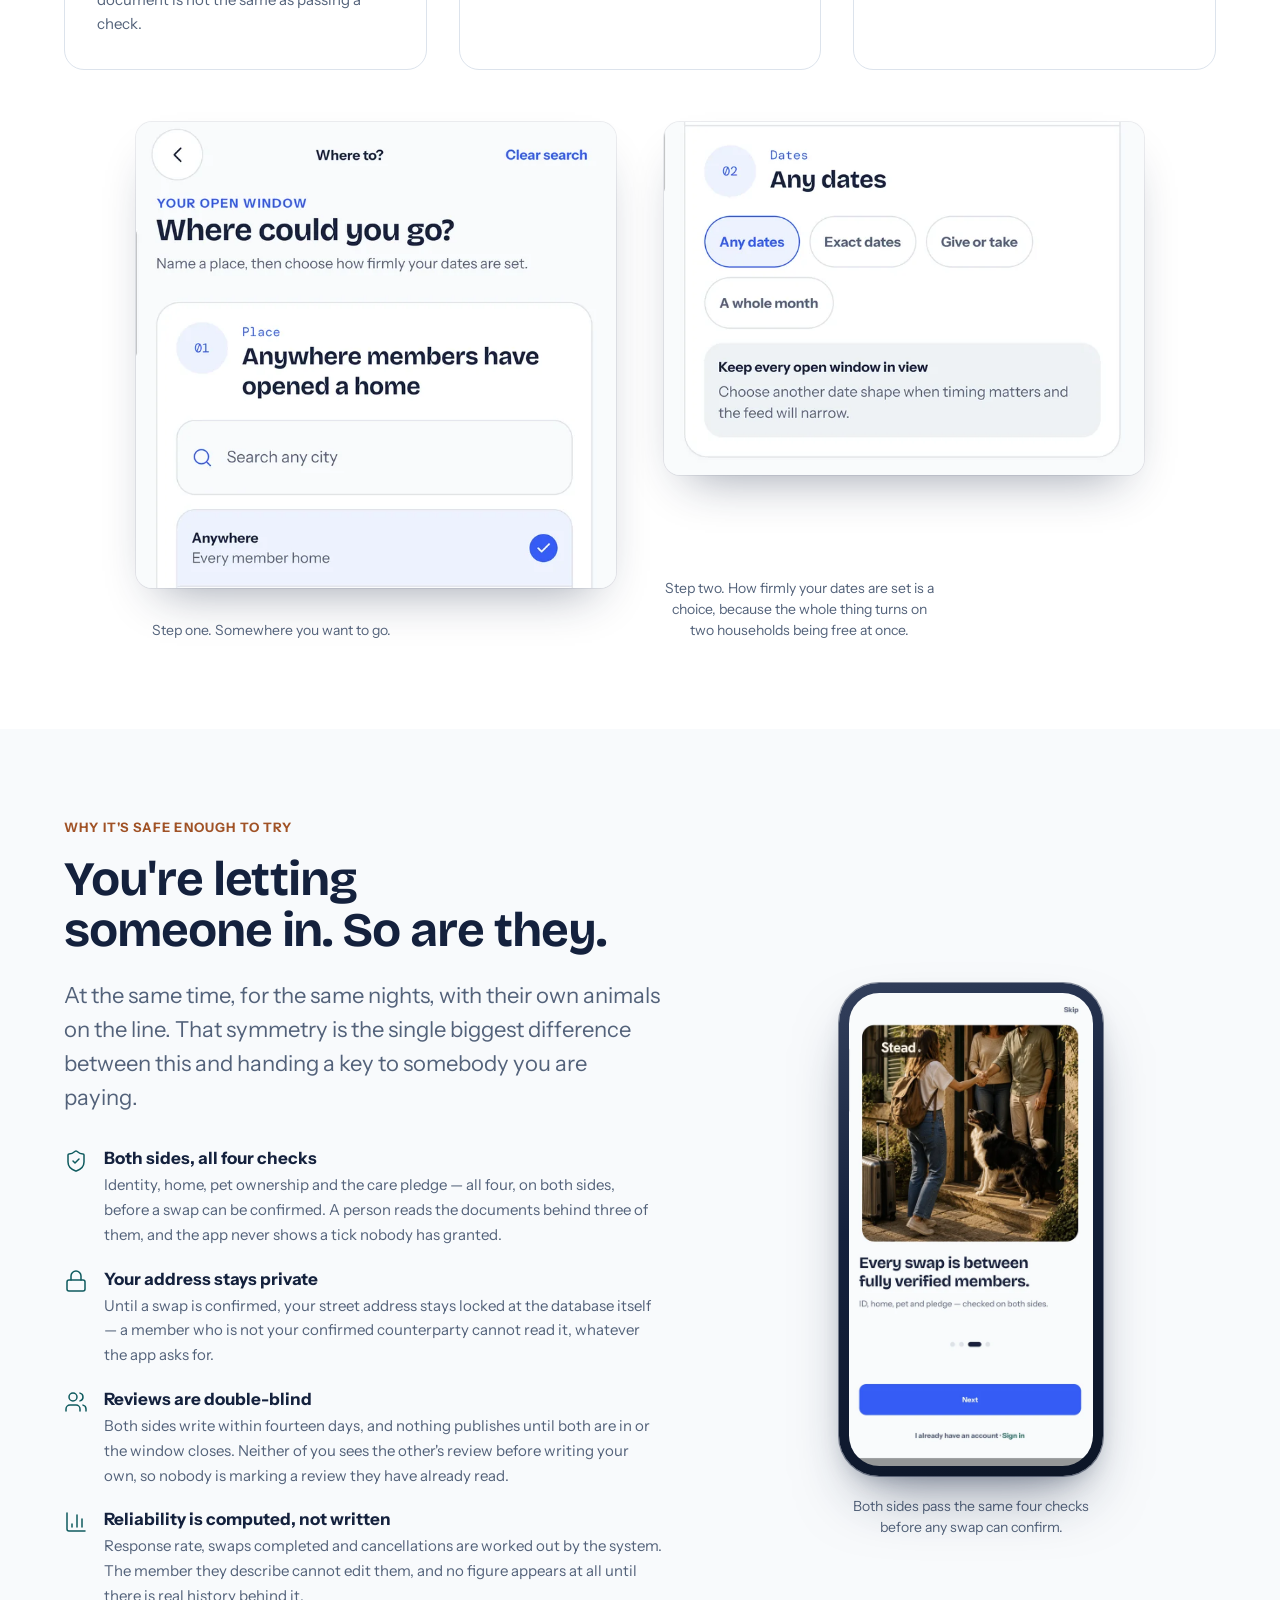
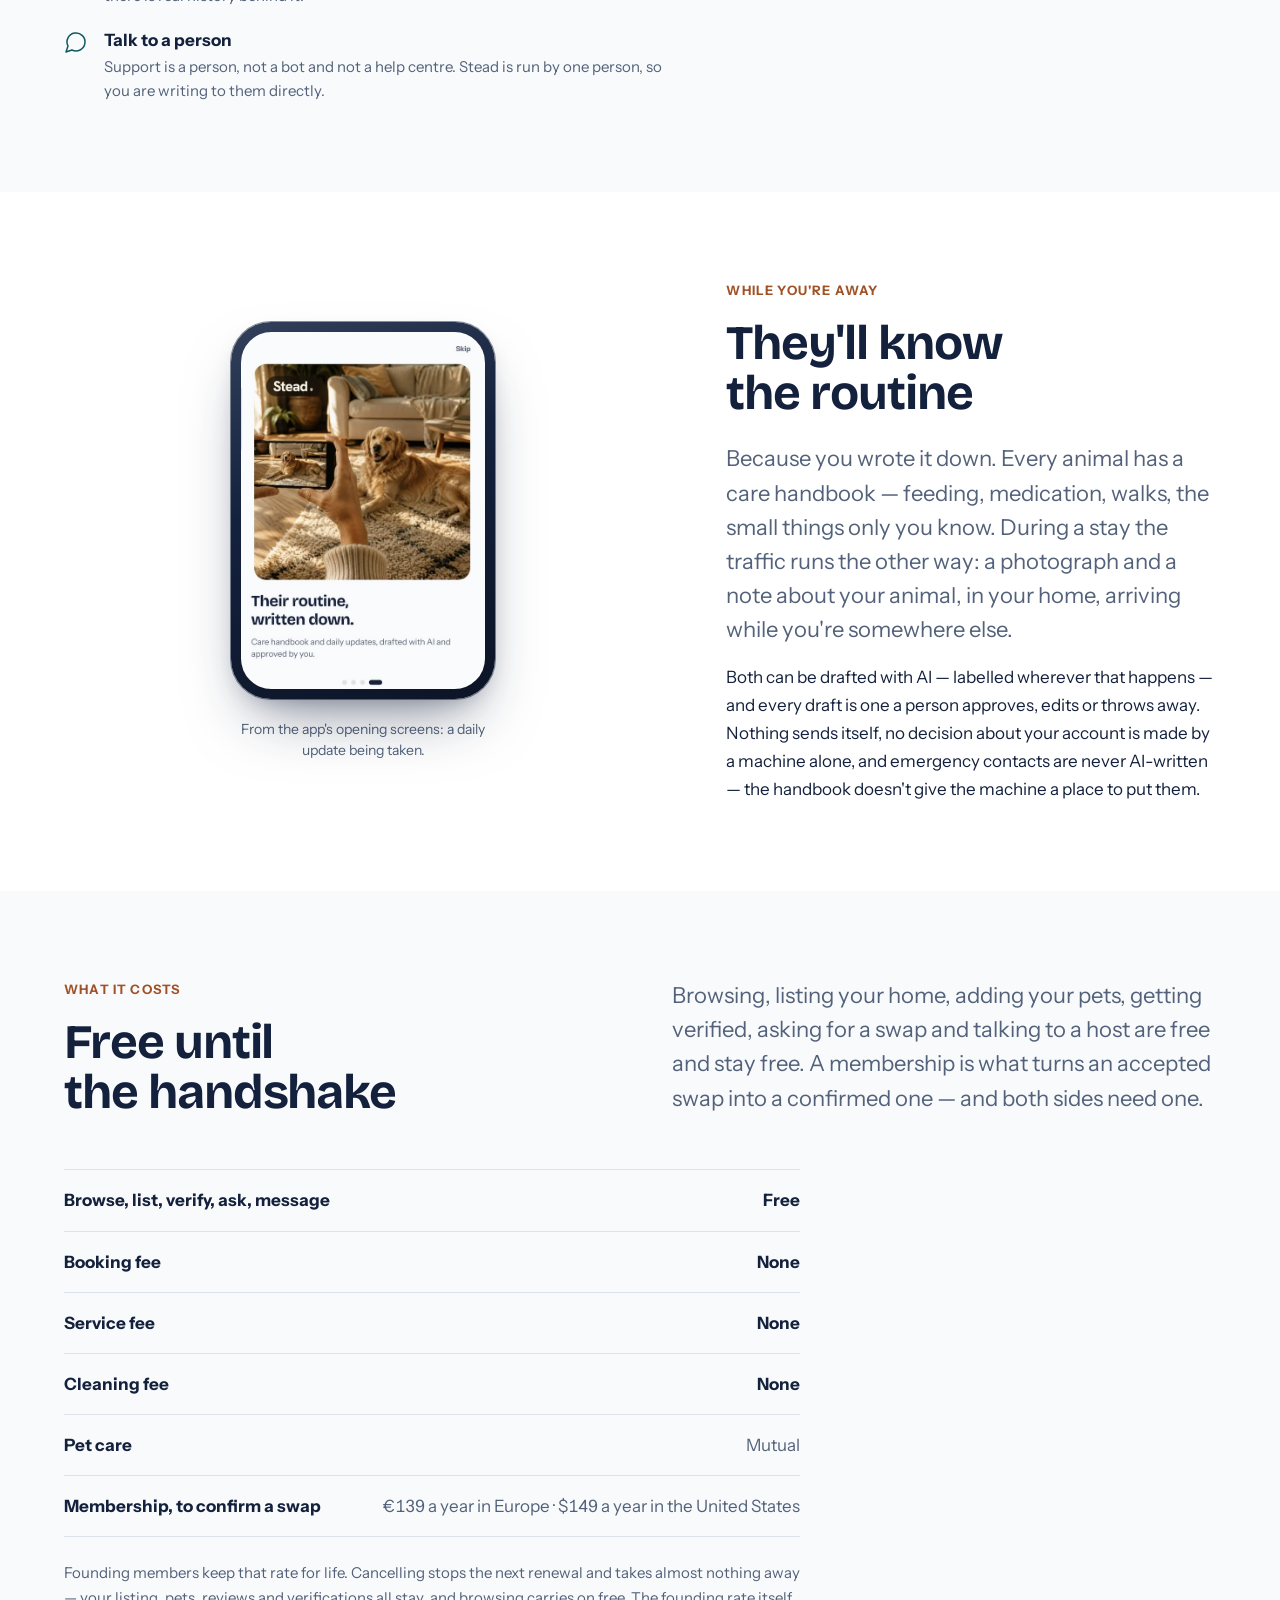
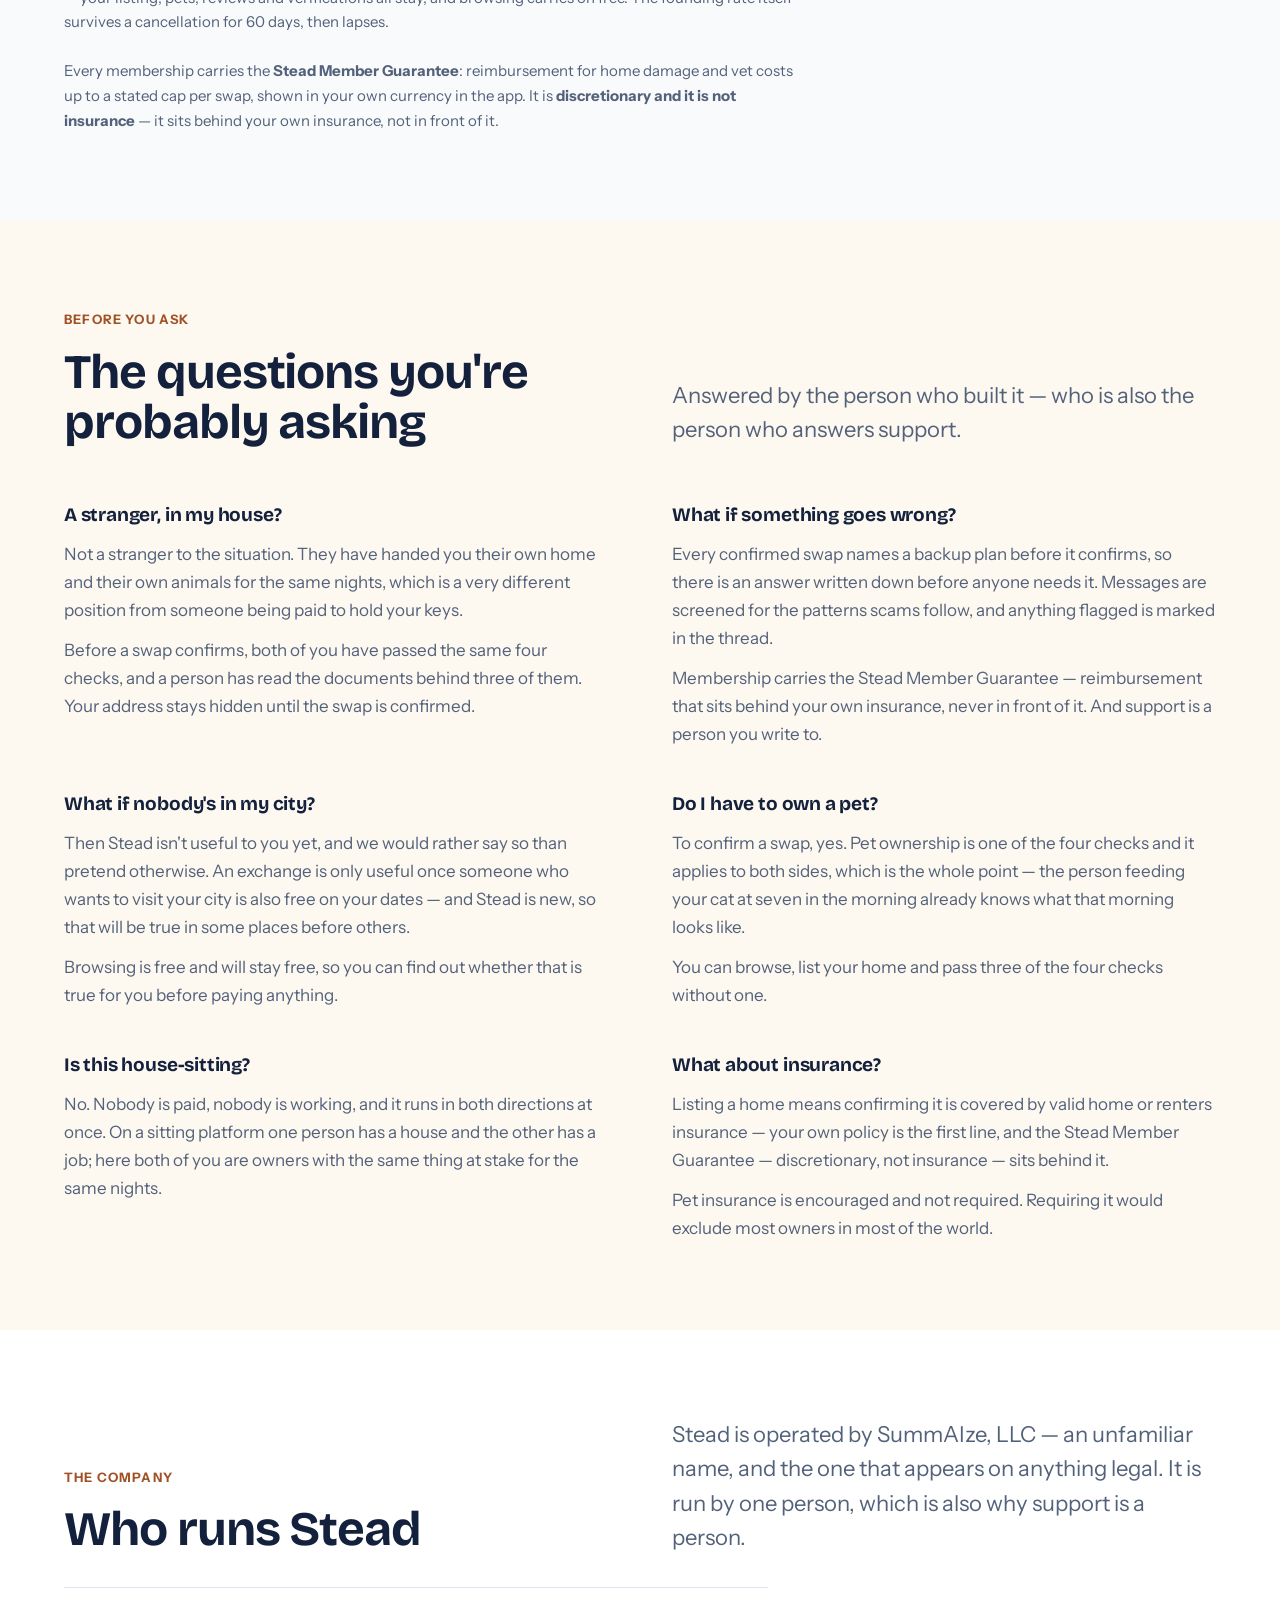
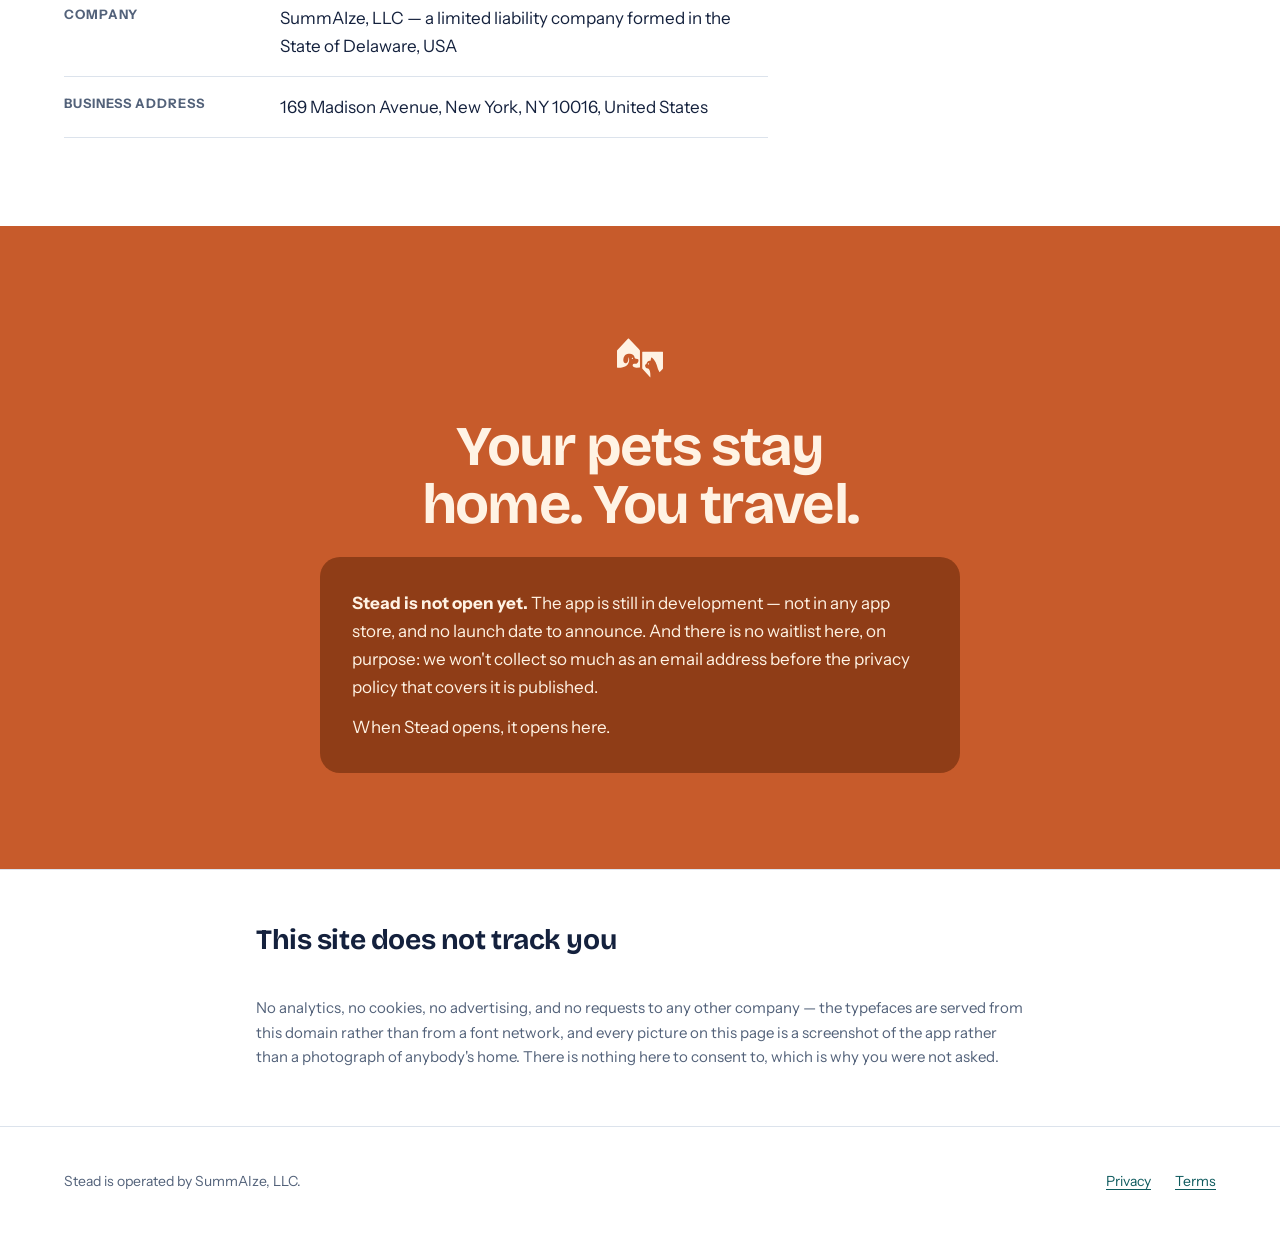
==== commit d1697f35: "Rebuild the landing page: a real one, with the fonts actually served" ====
--- a/index.html
+++ b/index.html
@@ -4,12 +4,13 @@
   <head>
     <meta charset="utf-8" />
     <meta name="viewport" content="width=device-width, initial-scale=1" />
-    <title>Stead — home exchange for pet owners</title>
+    <title>Stead — home exchange between pet owners</title>
     <meta
       name="description"
-      content="Stead is a home exchange between pet owners. Your pets stay home, cared for by another owner — while you stay in theirs. Opening first in Germany, Austria and Switzerland."
+      content="Stead is a home exchange between pet owners. Your pets stay home, cared for by another owner — while you stay in theirs."
     />
-    <link rel="canonical" href="https://steadswap.com/" />
+    
+    <link rel="canonical" href="https://www.steadswap.com/" />
     <link rel="icon" href="favicon.png" />
     <link rel="stylesheet" href="styles.css" />
     
@@ -29,12 +30,12 @@
     />
     <meta name="theme-color" content="#c75b2b" />
     <meta property="og:type" content="website" />
-    <meta property="og:title" content="Stead — home exchange for pet owners" />
+    <meta property="og:title" content="Stead — home exchange between pet owners" />
     <meta
       property="og:description"
       content="Your pets stay home, cared for by another owner — while you stay in theirs."
     />
-    <meta property="og:url" content="https://steadswap.com/" />
+    <meta property="og:url" content="https://www.steadswap.com/" />
   </head>
 
   <body>
@@ -63,7 +64,8 @@
       <section class="hero">
         <div class="wrap">
           <div>
-            <p class="eyebrow" data-i18n="hero.eyebrow">Home exchange for pet owners</p>
+            
+            <p class="eyebrow" data-i18n="hero.eyebrow">Home exchange between pet owners</p>
             
             <h1 data-i18n="hero.headline">Your pets stay home. You travel.</h1>
             <p class="lede" data-i18n="hero.lede">
@@ -71,14 +73,15 @@
               They stay in yours and look after yours. Nobody's dog goes to a
               kennel, and nobody's cat wakes up somewhere strange.
             </p>
+            
             <div class="hero-meta">
               <span>
                 <svg viewBox="0 0 24 24" fill="none" stroke="currentColor" stroke-width="1.5" stroke-linecap="round" stroke-linejoin="round" aria-hidden="true">
-                  <path d="M20 10c0 4.993-5.539 10.193-7.399 11.799a1 1 0 0 1-1.202 0C9.539 20.193 4 14.993 4 10a8 8 0 0 1 16 0" />
-                  <circle cx="12" cy="10" r="3" />
-                </svg>
-                <span data-i18n="hero.meta.market">
-                  Opening first in <b>Germany, Austria and Switzerland</b>
+                  <path d="M20 13c0 5-3.5 7.5-7.66 8.95a1 1 0 0 1-.67-.01C7.5 20.5 4 18 4 13V6a1 1 0 0 1 1-1c2 0 4.5-1.2 6.24-2.72a1.17 1.17 0 0 1 1.52 0C14.51 3.81 17 5 19 5a1 1 0 0 1 1 1z" />
+                  <path d="m9 12 2 2 4-4" />
+                </svg>
+                <span data-i18n="hero.meta.verified">
+                  <b>Every swap</b> is between fully verified members
                 </span>
               </span>
               <span>
@@ -98,8 +101,9 @@
                   <circle cx="12" cy="12" r="10" />
                   <path d="M12 6v6l4 2" />
                 </svg>
+                
                 <span data-i18n="hero.meta.status">
-                  <b>Not open yet</b> — the app is still in development
+                  <b>Not open yet</b> — when Stead opens, it opens here
                 </span>
               </span>
             </div>
@@ -132,7 +136,8 @@
           <p data-i18n="problem.body1">
             It starts about a week out. You do the arithmetic — the kennel, the
             sitter your neighbour used once, the friend who says yes and then
-            goes quiet. You picture the drop-off.
+            goes quiet. You picture the
+            <span class="nowrap">drop-off.</span>
           </p>
           <p data-i18n="problem.body2">
             So you shorten the trip. Or you drive instead of fly. Or you don't
@@ -147,7 +152,8 @@
       
       <section class="band" id="how" tabindex="-1">
         <div class="wrap">
-          <div class="band-head">
+          
+          <div class="band-head band-head--tall">
             <div>
               <p class="eyebrow" data-i18n="swap.eyebrow">What Stead actually is</p>
               <h2 data-i18n="swap.heading">
@@ -262,7 +268,8 @@
       <section class="statement">
         <div class="wrap">
           <img src="stead-mark.svg" alt="" width="52" height="52" />
-          <p data-i18n="statement.line">Host 1 night = travel 1 night. That's it.</p>
+          
+          <p data-i18n="statement.line">Host 1&nbsp;night = travel 1&nbsp;night. That's it.</p>
         </div>
       </section>
 
@@ -349,7 +356,7 @@
         <div class="wrap split">
           <div>
             <p class="eyebrow" data-i18n="trust.eyebrow">Why it's safe enough to try</p>
-            <h2 data-i18n="trust.heading">You're letting someone in. So are they.</h2>
+            <h2 data-i18n="trust.heading">You're letting someone&nbsp;in. So are they.</h2>
             <p class="lede" data-i18n="trust.lede">
               At the same time, for the same nights, with their own animals on
               the line. That symmetry is the single biggest difference between
@@ -380,9 +387,9 @@
                 <div>
                   <h3 data-i18n="trust.address.title">Your address stays private</h3>
                   <p data-i18n="trust.address.body">
-                    Your street address is withheld by the database, not by the
-                    interface. A member who is not your confirmed counterparty
-                    cannot read it, whatever the app asks for.
+                    Until a swap is confirmed, your street address stays locked
+                    at the database itself — a member who is not your confirmed
+                    counterparty cannot read it, whatever the app asks for.
                   </p>
                 </div>
               </li>
@@ -446,8 +453,8 @@
               />
             </div>
             <figcaption data-i18n="trust.shot.caption">
-              The promise in its exact form. Not "every member is verified" —
-              the checks are required of both sides of a swap.
+              Both sides pass the same four checks before any swap can
+              confirm.
             </figcaption>
           </figure>
         </div>
@@ -497,16 +504,21 @@
       
       <section class="band" id="price" tabindex="-1">
         <div class="wrap">
-          <div class="measure-wide">
-            <p class="eyebrow" data-i18n="price.eyebrow">What it costs</p>
-            <h2 data-i18n="price.heading">Free until the handshake</h2>
+          
+          <div class="band-head band-head--tall">
+            <div>
+              <p class="eyebrow" data-i18n="price.eyebrow">What it costs</p>
+              <h2 data-i18n="price.heading">Free until the handshake</h2>
+            </div>
             <p class="lede" data-i18n="price.lede">
               Browsing, listing your home, adding your pets, getting verified,
               asking for a swap and talking to a host are free and stay free. A
               membership is what turns an accepted swap into a confirmed one —
               and both sides need one.
             </p>
-
+          </div>
+
+          <div class="measure-wide">
             <dl class="price-lines">
               <div class="line">
                 <dt data-i18n="price.browse.label">Browse, list, verify, ask, message</dt>
@@ -532,7 +544,8 @@
               <div class="line">
                 <dt data-i18n="price.membership.label">Membership, to confirm a swap</dt>
                 <dd class="tnum" data-i18n="price.membership.value">
-                  €139 a year in Europe · $149 a year in the United States
+                  <span class="nowrap">€139 a year in Europe</span> ·
+                  <span class="nowrap">$149 a year in the United States</span>
                 </dd>
               </div>
             </dl>
@@ -595,9 +608,9 @@
                 is marked in the thread.
               </p>
               <p data-i18n="faq.wrong.a2">
-                Membership carries the Stead Member Guarantee — discretionary,
-                not insurance, and behind your own cover rather than in front
-                of it. And support is a person you write to.
+                Membership carries the Stead Member Guarantee — reimbursement
+                that sits behind your own insurance, never in front of it. And
+                support is a person you write to.
               </p>
             </div>
 
@@ -606,9 +619,9 @@
               <p data-i18n="faq.city.a1">
                 Then Stead isn't useful to you yet, and we would rather say so
                 than pretend otherwise. An exchange is only useful once someone
-                who wants to visit your city is also free on your dates. That
-                takes density, which is why Stead opens in three countries
-                rather than thinly everywhere.
+                who wants to visit your city is also free on your dates —
+                and Stead is new, so that will be true in some places before
+                others.
               </p>
               <p data-i18n="faq.city.a2">
                 Browsing is free and will stay free, so you can find out whether
@@ -689,12 +702,6 @@
                 </address>
               </dd>
             </div>
-            <div>
-              <dt data-i18n="runs.market.label">First market</dt>
-              <dd data-i18n="runs.market.value">
-                Germany, Austria and Switzerland
-              </dd>
-            </div>
 
             
           </dl>
@@ -713,20 +720,15 @@
           <div class="status">
             <p data-i18n="closing.status1">
               <strong>Stead is not open yet.</strong> The app is still in
-              development — it is not in any app store, and there is no launch
-              date to announce. There is nothing on this page to sign up for,
-              because a sign-up form would collect personal data, and we are
-              not collecting any before the privacy policy it needs is
-              published.
+              development — not in any app store, and no launch date to
+              announce. And there is no waitlist here, on purpose: we won't
+              collect so much as an email address before the privacy policy
+              that covers it is published.
             </p>
             <p data-i18n="closing.status2">
               When Stead opens, it opens here.
             </p>
           </div>
-
-          <p class="market" data-i18n="closing.market">
-            Germany, Austria and Switzerland first.
-          </p>
         </div>
       </section>
 
--- a/styles.css
+++ b/styles.css
@@ -170,6 +170,11 @@
 }
 
 
+.nowrap {
+  white-space: nowrap;
+}
+
+
 
 .wrap {
   width: min(100% - 2.5rem, var(--page));
@@ -253,6 +258,11 @@
   .band-head {
     grid-template-columns: minmax(0, 1fr) minmax(0, 1fr);
   }
+}
+
+
+.band-head--tall {
+  align-items: start;
 }
 
 .band-head .lede {
@@ -369,6 +379,13 @@
 }
 
 
+@media (max-width: 40rem) {
+  .site-nav .quiet {
+    display: none;
+  }
+}
+
+
 
 .hero {
   padding-block: clamp(2.5rem, 6vw, 4.5rem) clamp(3rem, 6vw, 4.5rem);
@@ -460,6 +477,17 @@
   width: 78%;
   opacity: 0.13;
   z-index: -1;
+}
+
+
+@media (max-width: 30rem) {
+  .hero-stage {
+    padding: clamp(2.5rem, 10vw, 3.25rem) clamp(1.75rem, 8vw, 2.5rem);
+  }
+
+  .hero-stage .phone {
+    max-width: 15rem;
+  }
 }
 
 
@@ -524,8 +552,10 @@
 }
 
 @media (min-width: 52rem) {
+  
   .screens {
-    grid-template-columns: repeat(2, 1fr);
+    grid-template-columns: repeat(2, minmax(0, 30rem));
+    justify-content: center;
     align-items: stretch;
   }
 }
@@ -533,7 +563,8 @@
 
 .screens .shot {
   height: 100%;
-  align-content: start;
+  display: flex;
+  flex-direction: column;
 }
 
 .screens figcaption {
@@ -584,6 +615,8 @@
   font-size: clamp(1.25rem, 1.9vw + 0.7rem, 1.75rem);
   line-height: 1.42;
   letter-spacing: -0.012em;
+  
+  text-wrap: pretty;
 }
 
 .problem p + p {
@@ -594,7 +627,8 @@
 .problem .turn {
   margin-top: clamp(2rem, 4vw, 3rem);
   padding-left: clamp(1rem, 2.5vw, 1.75rem);
-  border-left: 3px solid var(--field);
+  
+  border-left: 3px solid var(--brand);
   font-family: 'Bricolage Grotesque', sans-serif;
   font-weight: 700;
   font-size: clamp(1.5rem, 2.6vw + 0.75rem, 2.25rem);
@@ -720,7 +754,8 @@
 .swap-cross svg {
   width: 4.5rem;
   height: 1.75rem;
-  color: var(--field);
+  
+  color: var(--brand);
 }
 
 
@@ -731,10 +766,23 @@
     height: 3.5rem;
   }
 
+  
   .swap-cross {
     grid-auto-flow: column;
     align-items: center;
-    gap: var(--s-lg);
+    justify-content: center;
+    gap: var(--s-3xl);
+  }
+
+  .swap-cross .leg {
+    display: flex;
+    flex-direction: column;
+    align-items: center;
+    gap: var(--s-xs);
+  }
+
+  .swap-cross .leg svg {
+    order: -1;
   }
 }
 
@@ -785,7 +833,8 @@
 
 .steps p {
   color: var(--ink-muted);
-  font-size: 0.9875rem;
+  
+  font-size: 0.9375rem;
 }
 
 
@@ -868,7 +917,8 @@
 }
 
 .price-lines .free {
-  color: var(--link);
+  
+  color: var(--midnight);
   font-weight: 700;
 }
 
@@ -970,7 +1020,8 @@
   font-size: clamp(2rem, 4.4vw + 0.5rem, 3.5rem);
   line-height: 1.03;
   letter-spacing: -0.03em;
-  max-width: 18ch;
+  
+  max-width: 20ch;
   color: var(--mark);
 }
 
@@ -992,14 +1043,6 @@
   font-weight: 700;
 }
 
-.closing .market {
-  font-size: 1.375rem;
-  font-family: 'Bricolage Grotesque', sans-serif;
-  font-weight: 700;
-  letter-spacing: -0.015em;
-  color: var(--mark);
-}
-
 
 
 
@@ -1029,6 +1072,7 @@
   letter-spacing: -0.028em;
   max-width: 20ch;
   font-variant-numeric: tabular-nums;
+  text-wrap: balance;
 }
 
 
@@ -1190,14 +1234,16 @@
   gap: var(--s-md);
 }
 
+
+
+
 @media print {
   .statement,
   .closing,
   .closing .status,
   .statement p,
   .closing h2,
-  .closing .status p,
-  .closing .market {
+  .closing .status p {
     background: none;
     color: var(--midnight);
   }
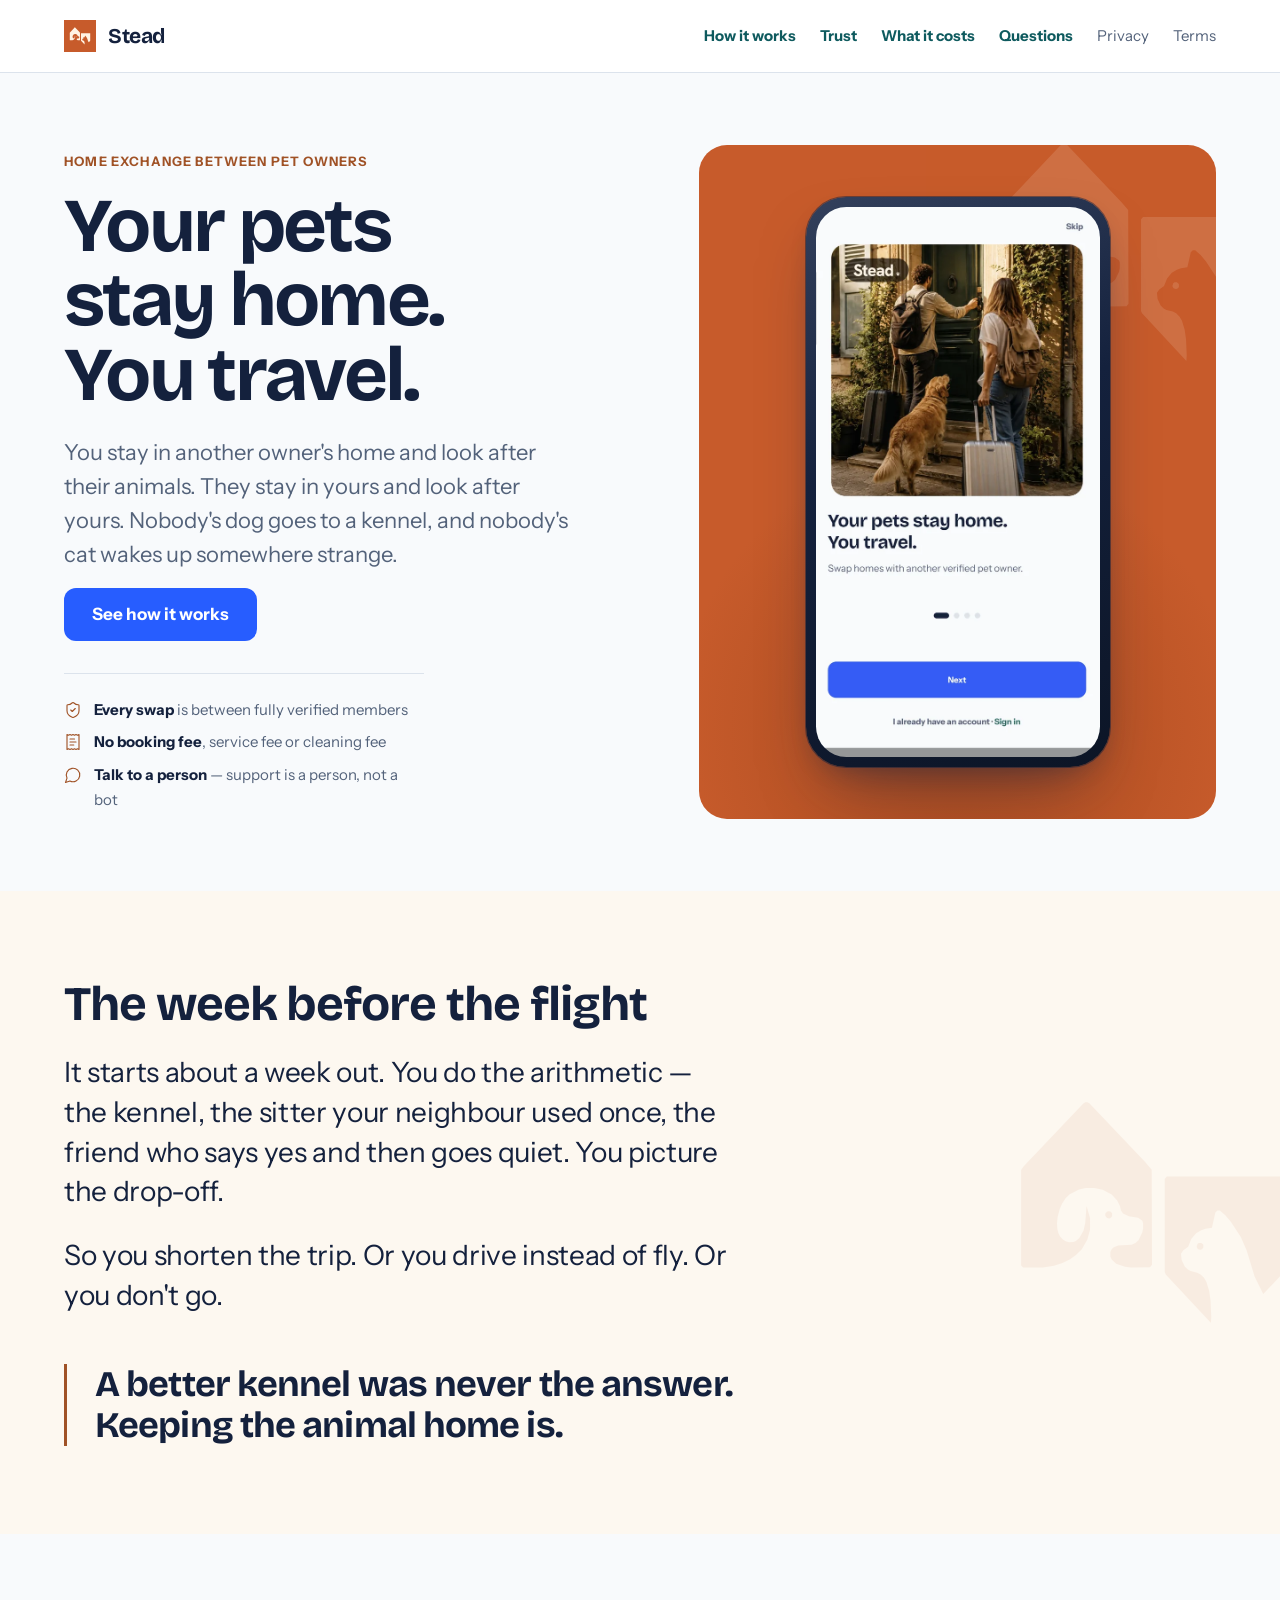
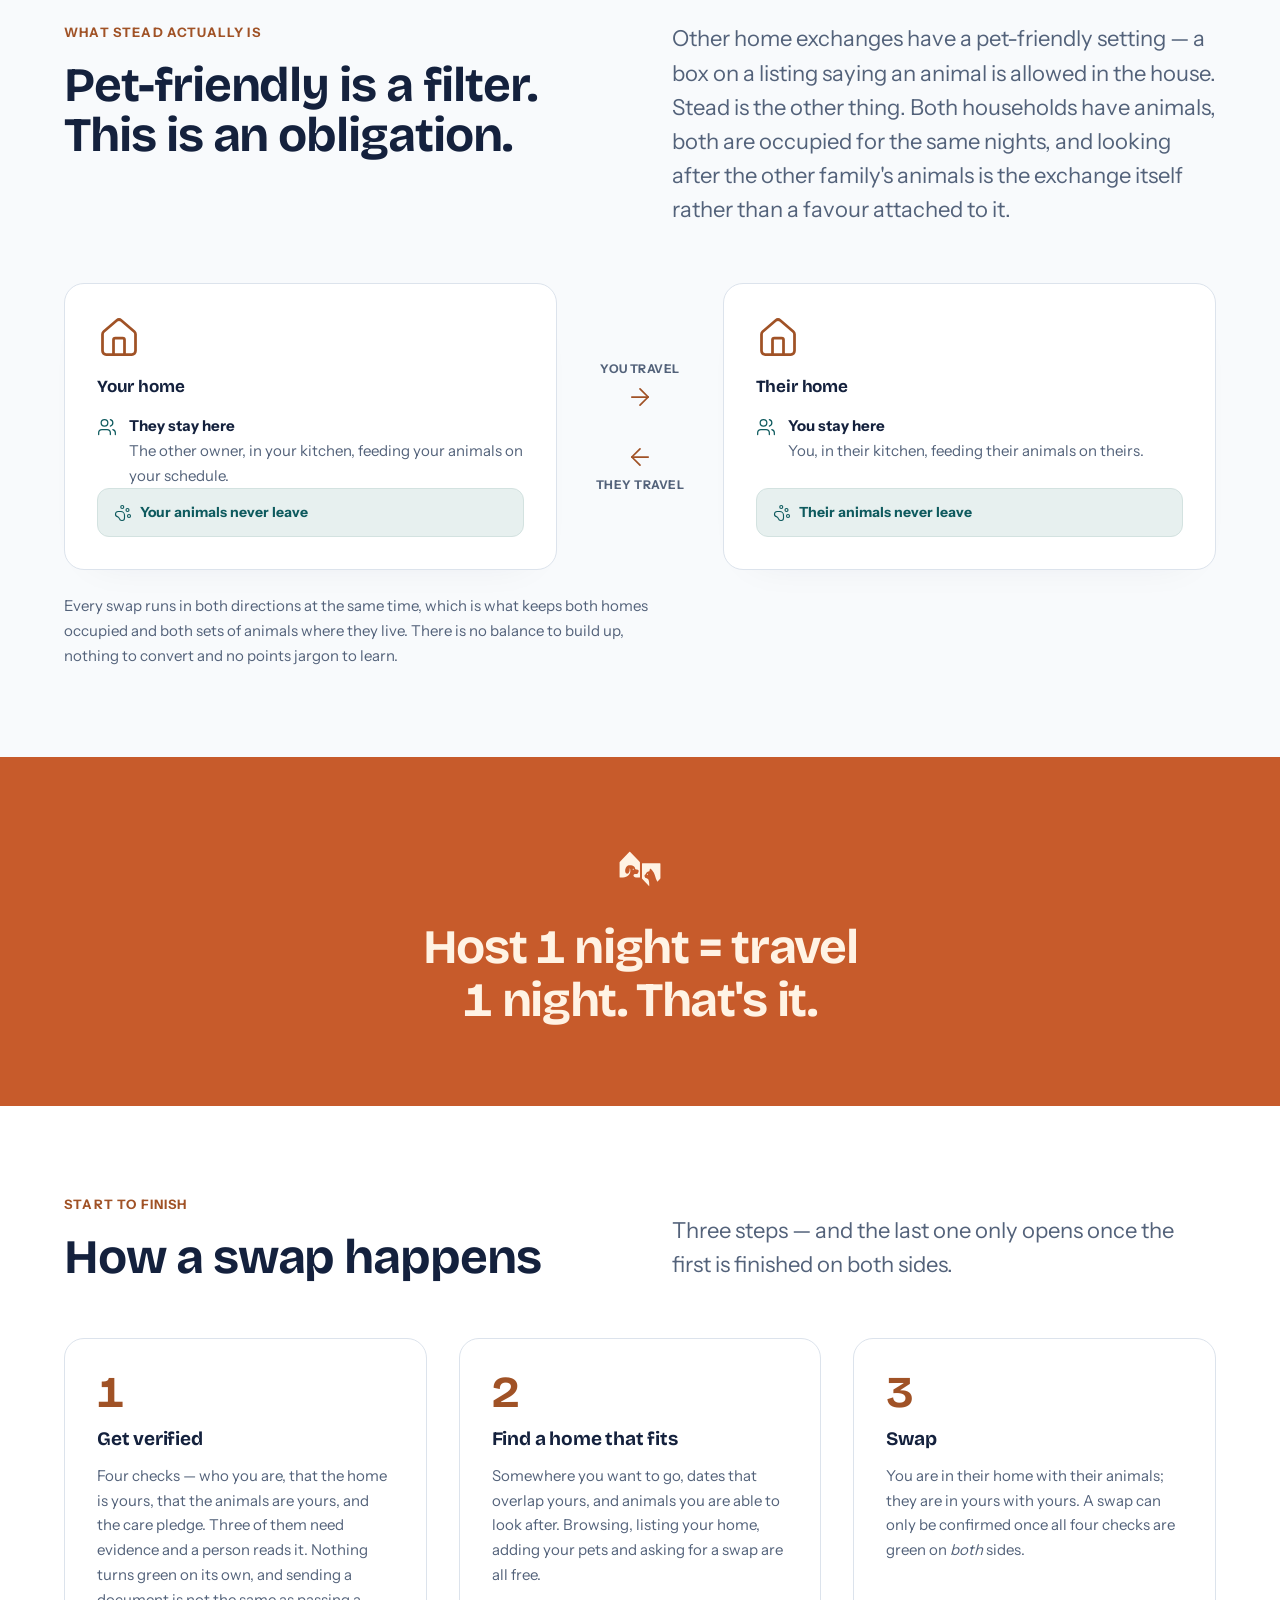
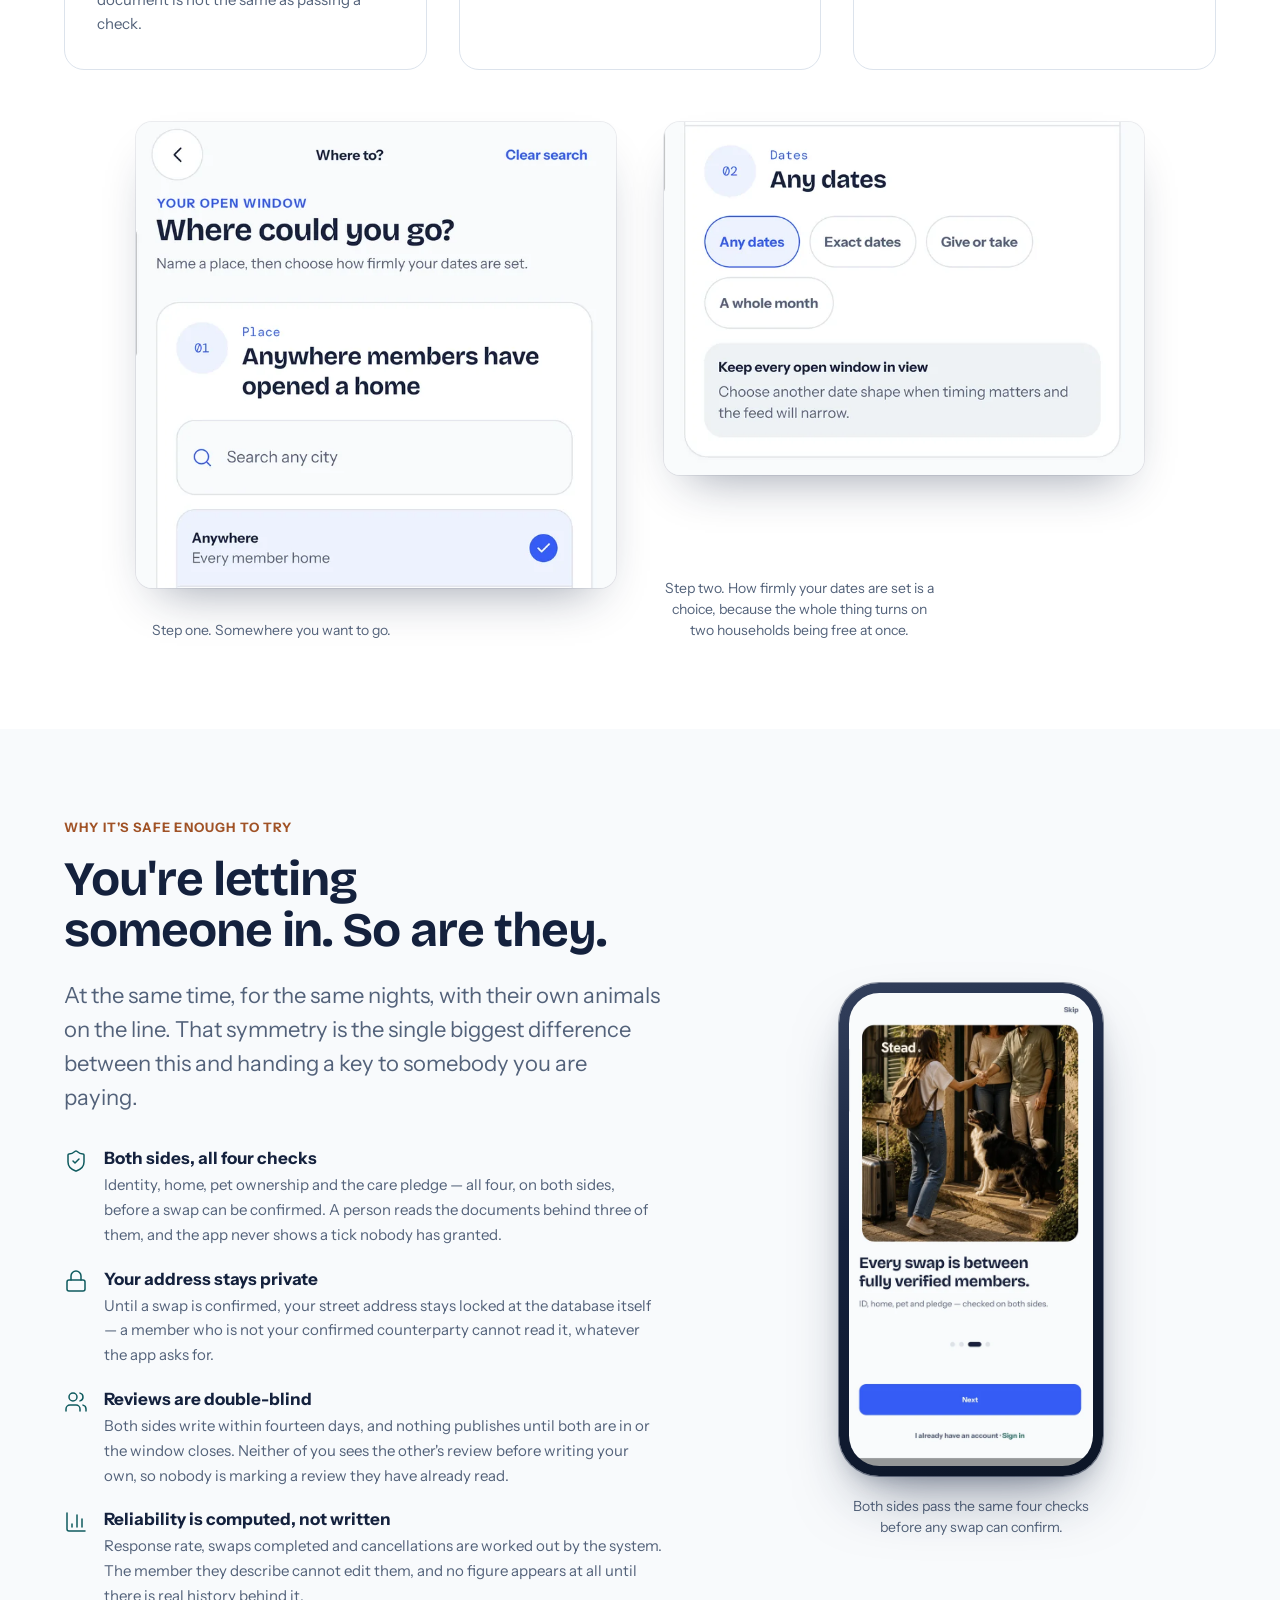
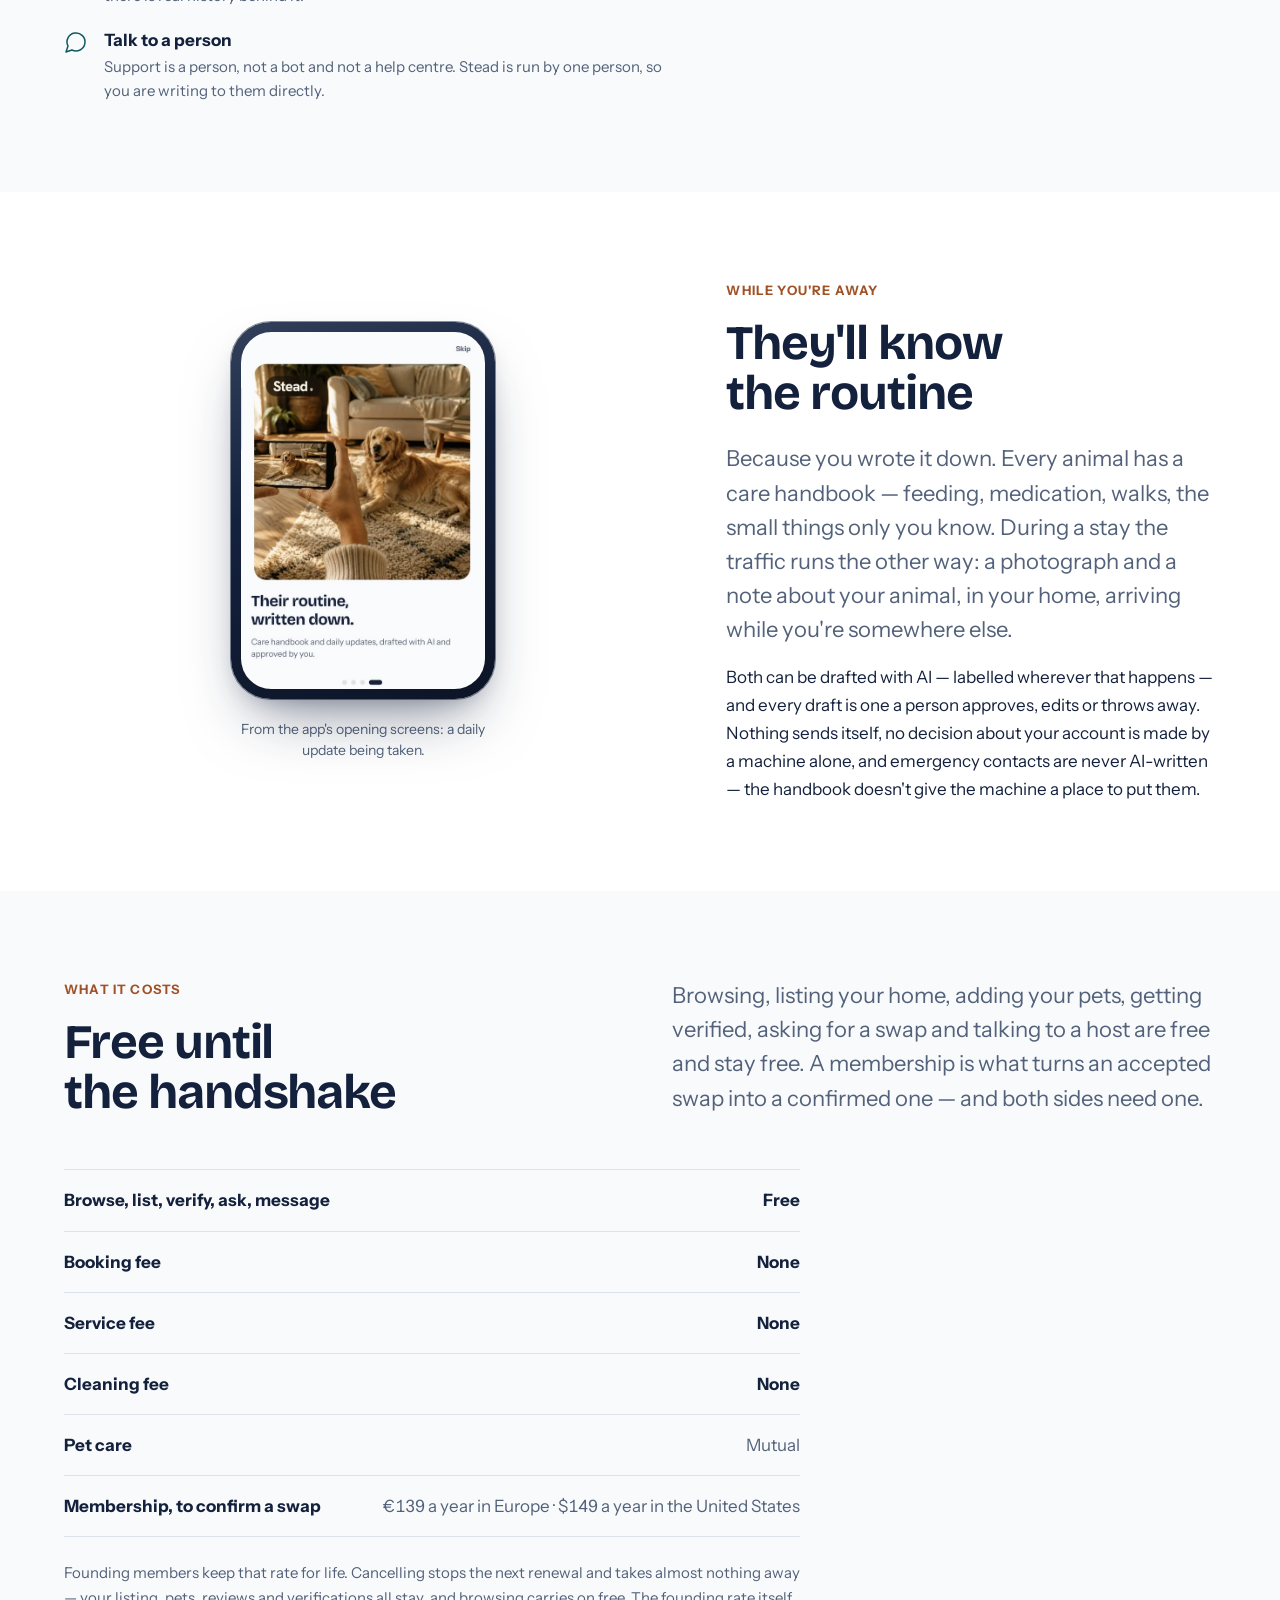
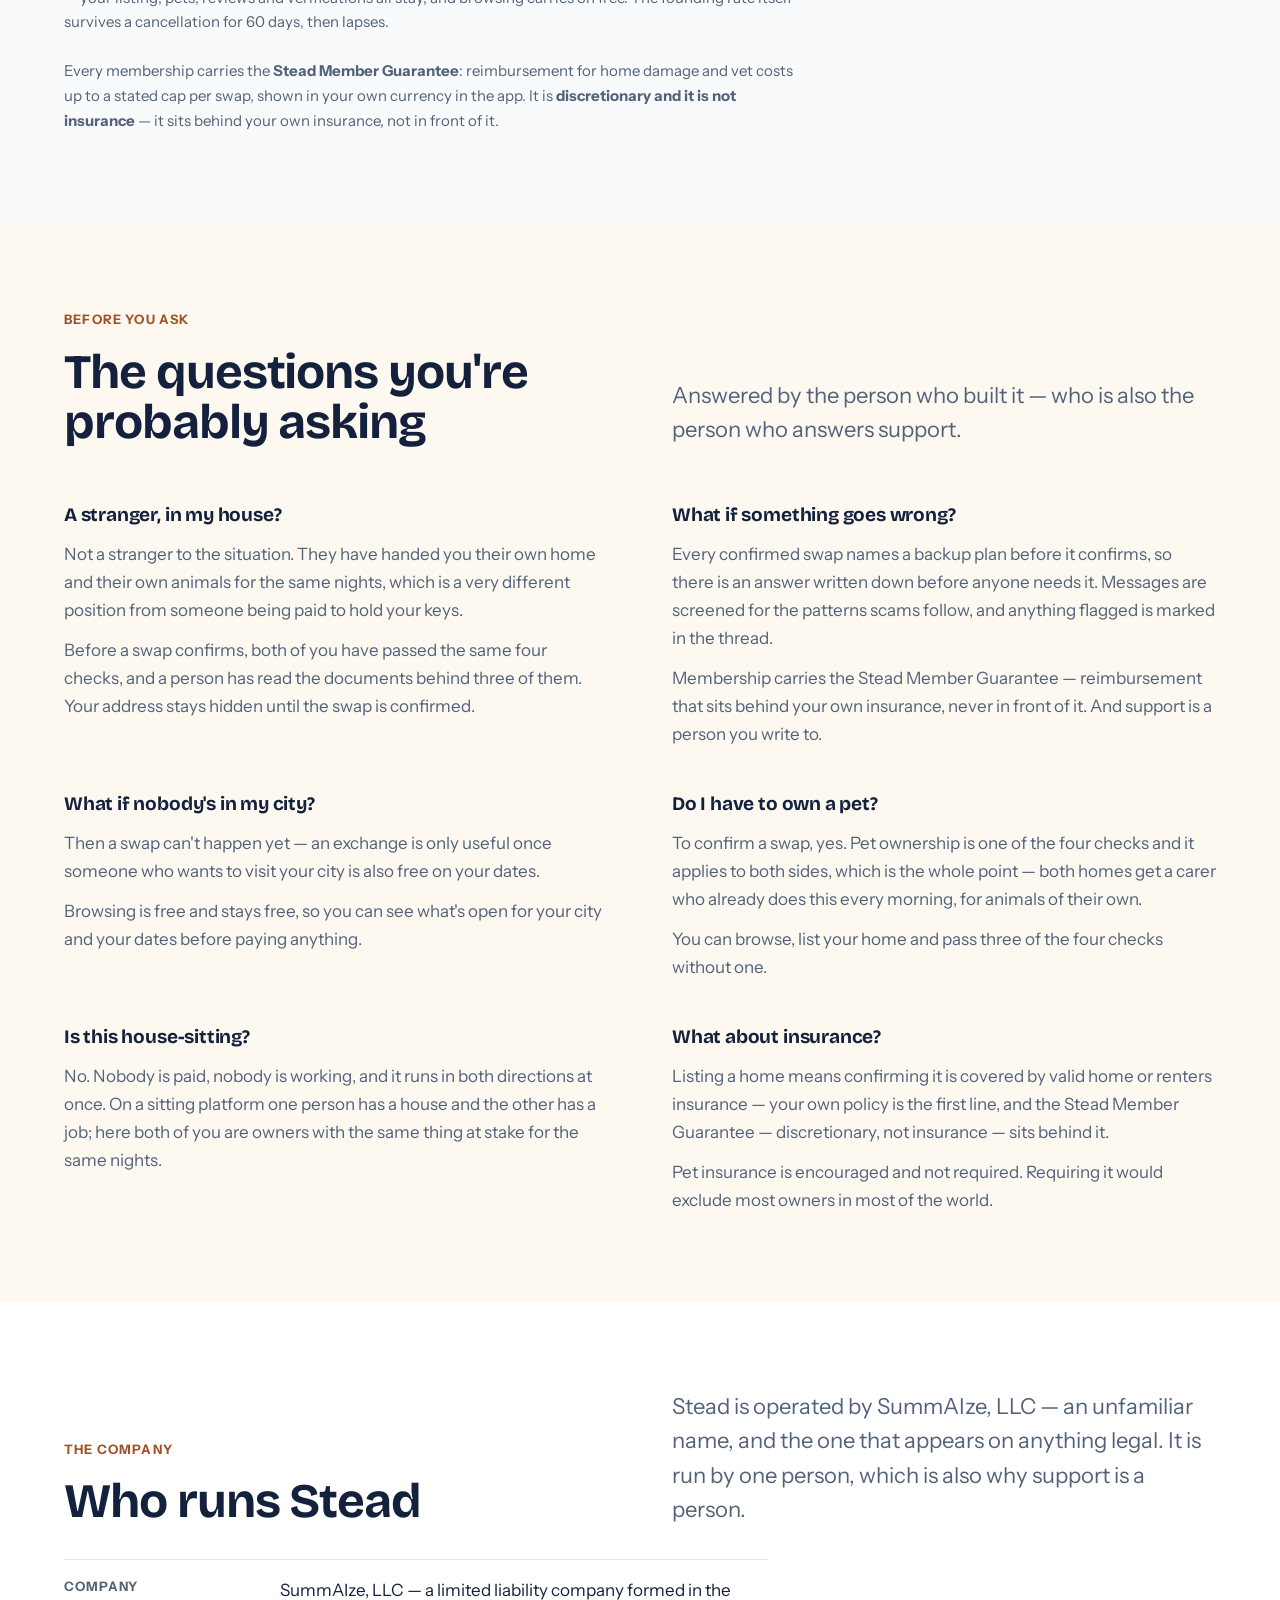
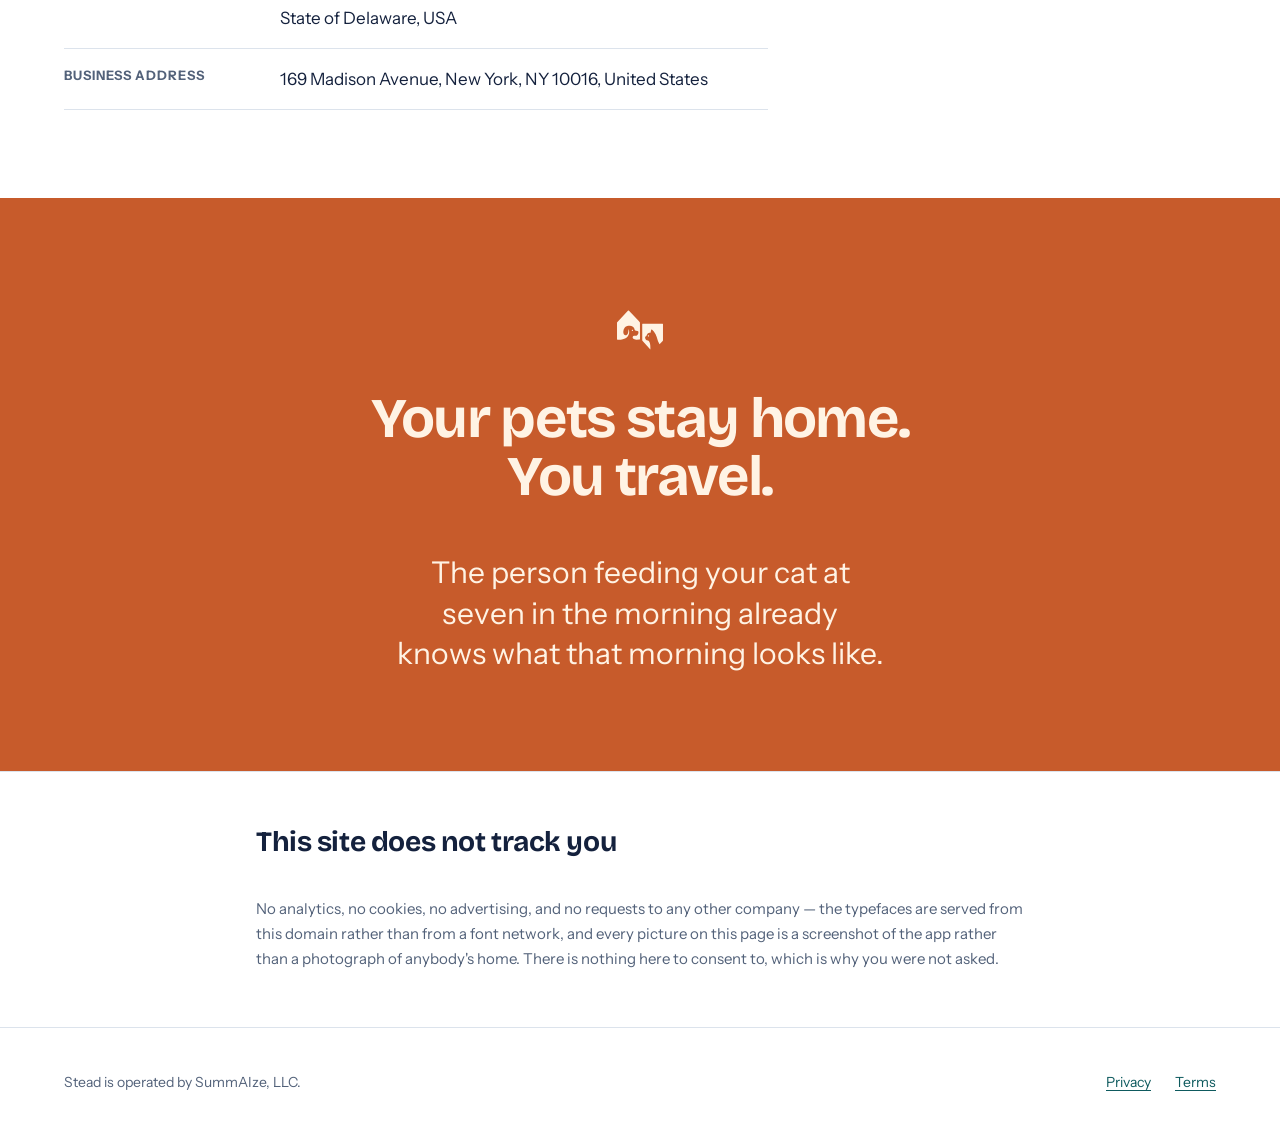
==== commit d5376f93: "Rebuild the landing page: a real one, with the fonts actually served" ====
--- a/index.html
+++ b/index.html
@@ -74,6 +74,10 @@
               kennel, and nobody's cat wakes up somewhere strange.
             </p>
             
+            <p class="hero-cta">
+              <a class="btn" href="#how" data-i18n="hero.cta">See how it works</a>
+            </p>
+            
             <div class="hero-meta">
               <span>
                 <svg viewBox="0 0 24 24" fill="none" stroke="currentColor" stroke-width="1.5" stroke-linecap="round" stroke-linejoin="round" aria-hidden="true">
@@ -96,14 +100,13 @@
                   <b>No booking fee</b>, service fee or cleaning fee
                 </span>
               </span>
+              
               <span>
                 <svg viewBox="0 0 24 24" fill="none" stroke="currentColor" stroke-width="1.5" stroke-linecap="round" stroke-linejoin="round" aria-hidden="true">
-                  <circle cx="12" cy="12" r="10" />
-                  <path d="M12 6v6l4 2" />
-                </svg>
-                
-                <span data-i18n="hero.meta.status">
-                  <b>Not open yet</b> — when Stead opens, it opens here
+                  <path d="M7.9 20A9 9 0 1 0 4 16.1L2 22Z" />
+                </svg>
+                <span data-i18n="hero.meta.support">
+                  <b>Talk to a person</b> — support is a person, not a bot
                 </span>
               </span>
             </div>
@@ -616,16 +619,15 @@
 
             <div>
               <h3 data-i18n="faq.city.q">What if nobody's in my city?</h3>
+              
               <p data-i18n="faq.city.a1">
-                Then Stead isn't useful to you yet, and we would rather say so
-                than pretend otherwise. An exchange is only useful once someone
-                who wants to visit your city is also free on your dates —
-                and Stead is new, so that will be true in some places before
-                others.
+                Then a swap can't happen yet — an exchange is only useful once
+                someone who wants to visit your city is also free on your
+                dates.
               </p>
               <p data-i18n="faq.city.a2">
-                Browsing is free and will stay free, so you can find out whether
-                that is true for you before paying anything.
+                Browsing is free and stays free, so you can see what's open for
+                your city and your dates before paying anything.
               </p>
             </div>
 
@@ -633,9 +635,9 @@
               <h3 data-i18n="faq.owner.q">Do I have to own a pet?</h3>
               <p data-i18n="faq.owner.a1">
                 To confirm a swap, yes. Pet ownership is one of the four checks
-                and it applies to both sides, which is the whole point — the
-                person feeding your cat at seven in the morning already knows
-                what that morning looks like.
+                and it applies to both sides, which is the whole point — both
+                homes get a carer who already does this every morning, for
+                animals of their own.
               </p>
               
               <p data-i18n="faq.owner.a2">
@@ -713,22 +715,14 @@
       <section class="closing">
         <div class="wrap">
           <img src="stead-mark.svg" alt="" width="72" height="72" />
+          
           <h2 data-i18n="closing.heading">
-            Your pets stay home. You travel.
+            Your pets stay&nbsp;home. You travel.
           </h2>
-
-          <div class="status">
-            <p data-i18n="closing.status1">
-              <strong>Stead is not open yet.</strong> The app is still in
-              development — not in any app store, and no launch date to
-              announce. And there is no waitlist here, on purpose: we won't
-              collect so much as an email address before the privacy policy
-              that covers it is published.
-            </p>
-            <p data-i18n="closing.status2">
-              When Stead opens, it opens here.
-            </p>
-          </div>
+          <p class="closing-line" data-i18n="closing.line">
+            The person feeding your cat at seven in the morning already knows
+            what that morning looks like.
+          </p>
         </div>
       </section>
 
--- a/styles.css
+++ b/styles.css
@@ -19,6 +19,10 @@
   --link: #0e5a5e;
   --link-hover: #0a4144;
   --brand: #a05226;
+
+  
+  --action: #275dff;
+  --action-deep: #1742c6;
 
   
   --field: #c75b2b;
@@ -413,6 +417,28 @@
 .hero .lede {
   margin-top: var(--s-2xl);
   max-width: 34ch;
+}
+
+.hero-cta {
+  margin-top: var(--s-3xl);
+}
+
+.btn {
+  display: inline-flex;
+  align-items: center;
+  min-height: 44px;
+  background: var(--action);
+  color: var(--paper);
+  font-weight: 700;
+  font-size: 1.0625rem;
+  padding: 0.75rem 1.75rem;
+  border-radius: var(--r-md);
+  text-decoration: none;
+}
+
+.btn:hover {
+  background: var(--action-deep);
+  color: var(--paper);
 }
 
 .hero-meta {
@@ -1025,22 +1051,13 @@
   color: var(--mark);
 }
 
-.closing .status {
-  background: var(--field-deep);
-  border-radius: var(--r-xl);
-  padding: clamp(1.5rem, 3vw, 2rem);
-  max-width: 40rem;
-  text-align: left;
-  display: grid;
-  gap: var(--s-md);
-}
-
-.closing .status p {
+
+.closing-line {
+  font-size: clamp(1.5rem, 2vw + 0.9rem, 1.875rem);
+  line-height: 1.35;
   color: var(--mark);
-}
-
-.closing .status strong {
-  font-weight: 700;
+  max-width: 26ch;
+  text-wrap: balance;
 }
 
 
@@ -1240,10 +1257,9 @@
 @media print {
   .statement,
   .closing,
-  .closing .status,
   .statement p,
   .closing h2,
-  .closing .status p {
+  .closing-line {
     background: none;
     color: var(--midnight);
   }
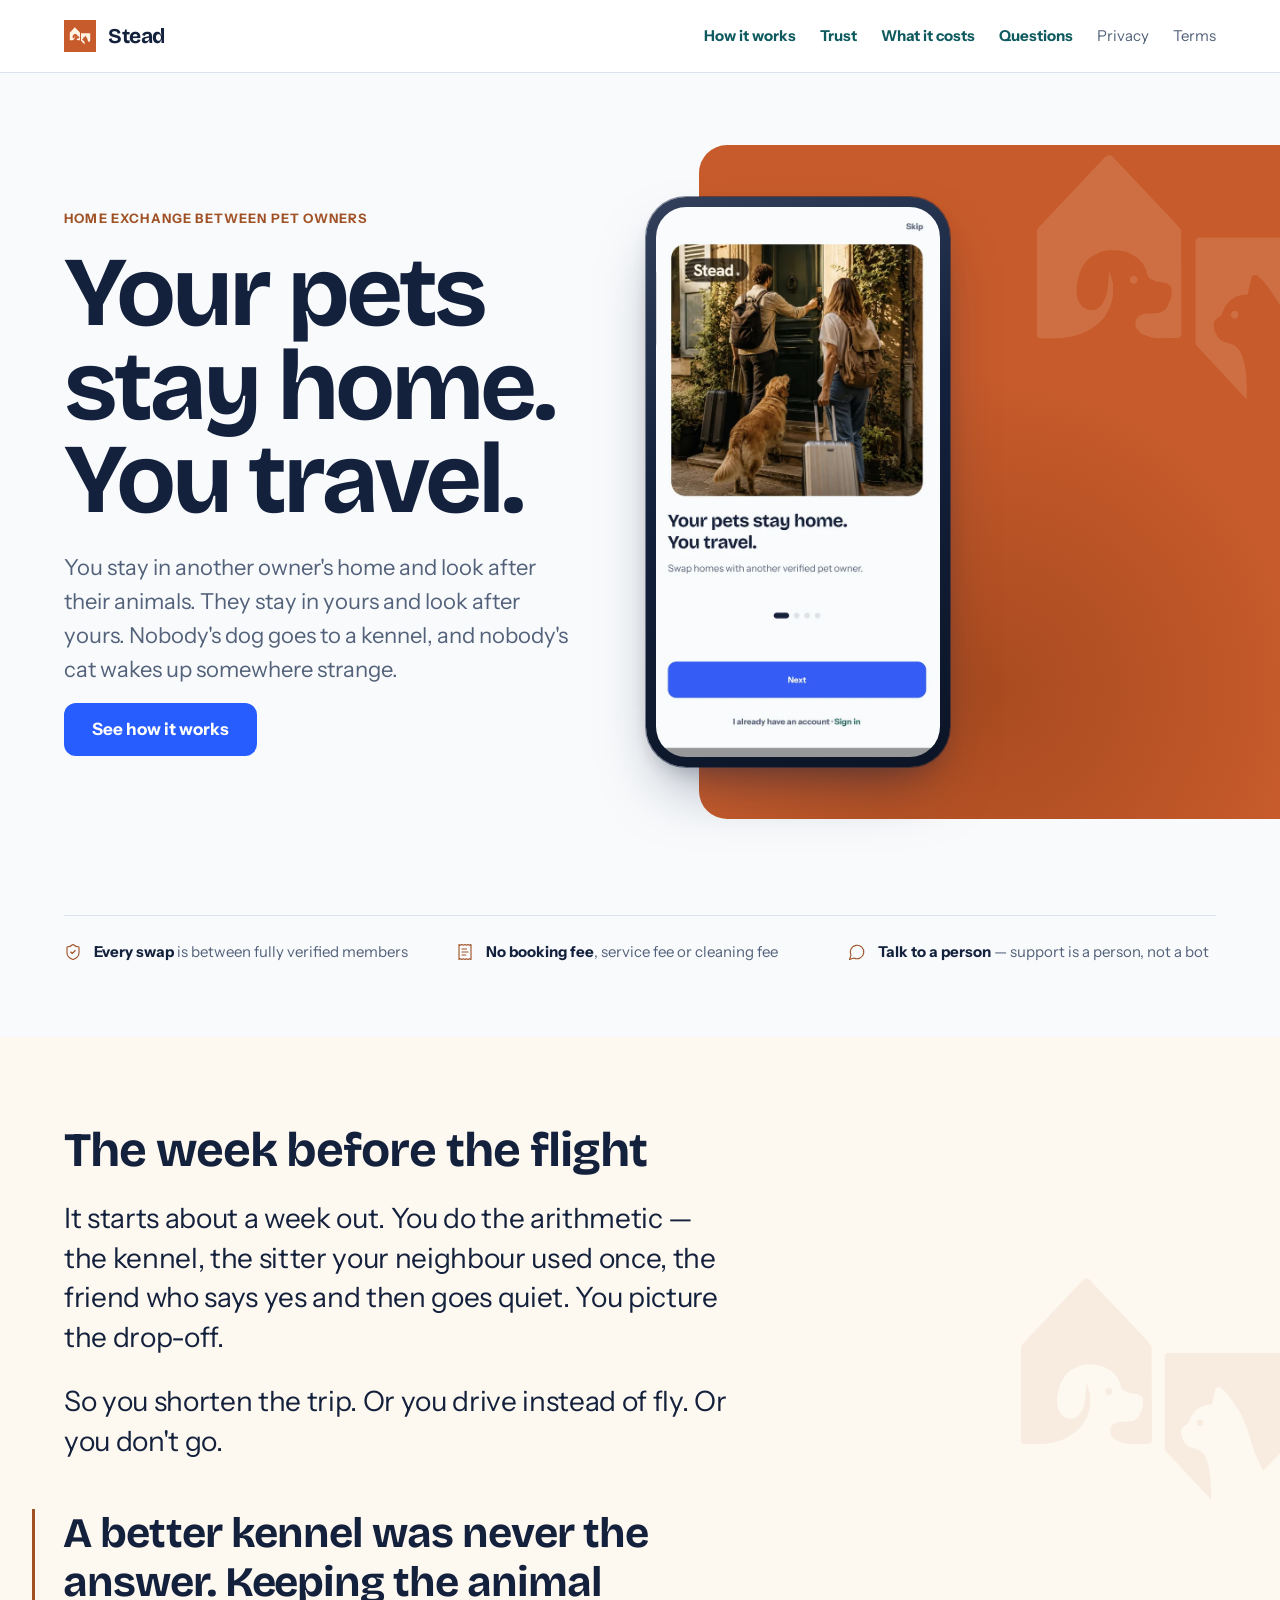
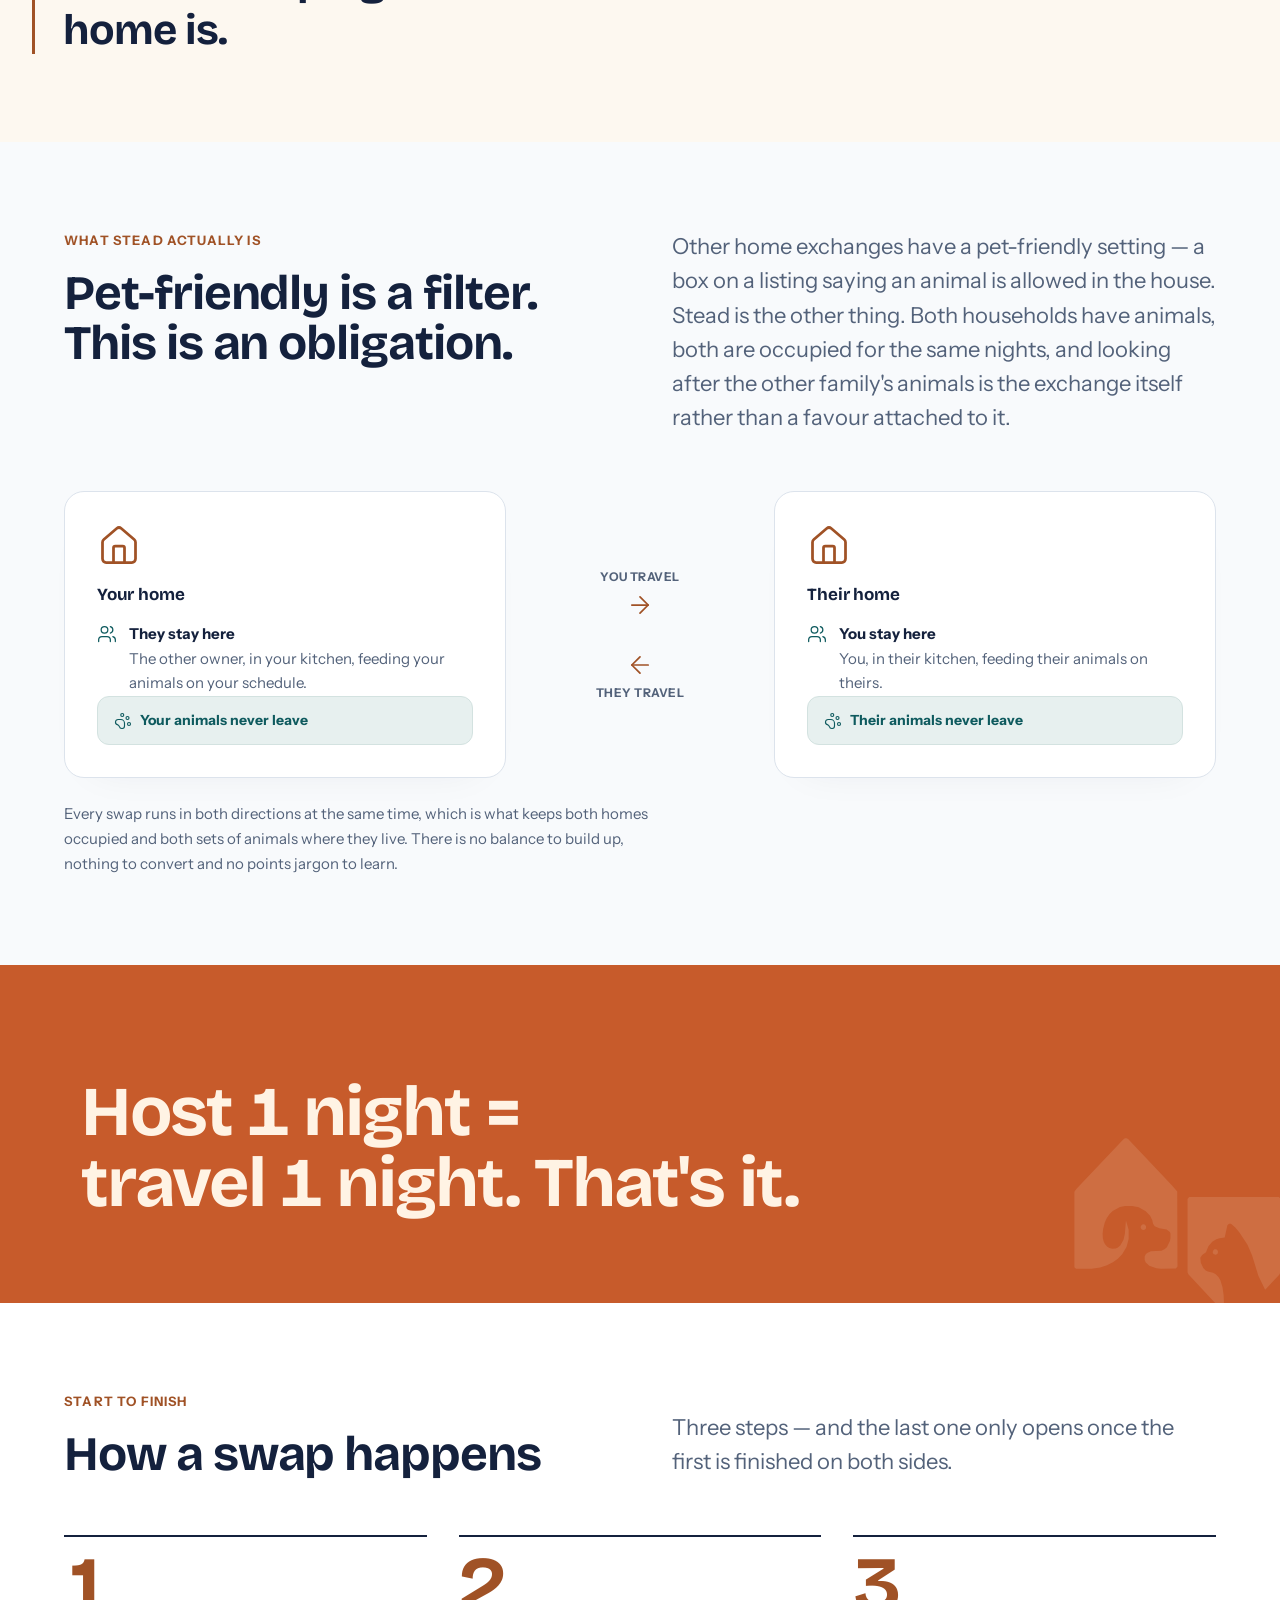
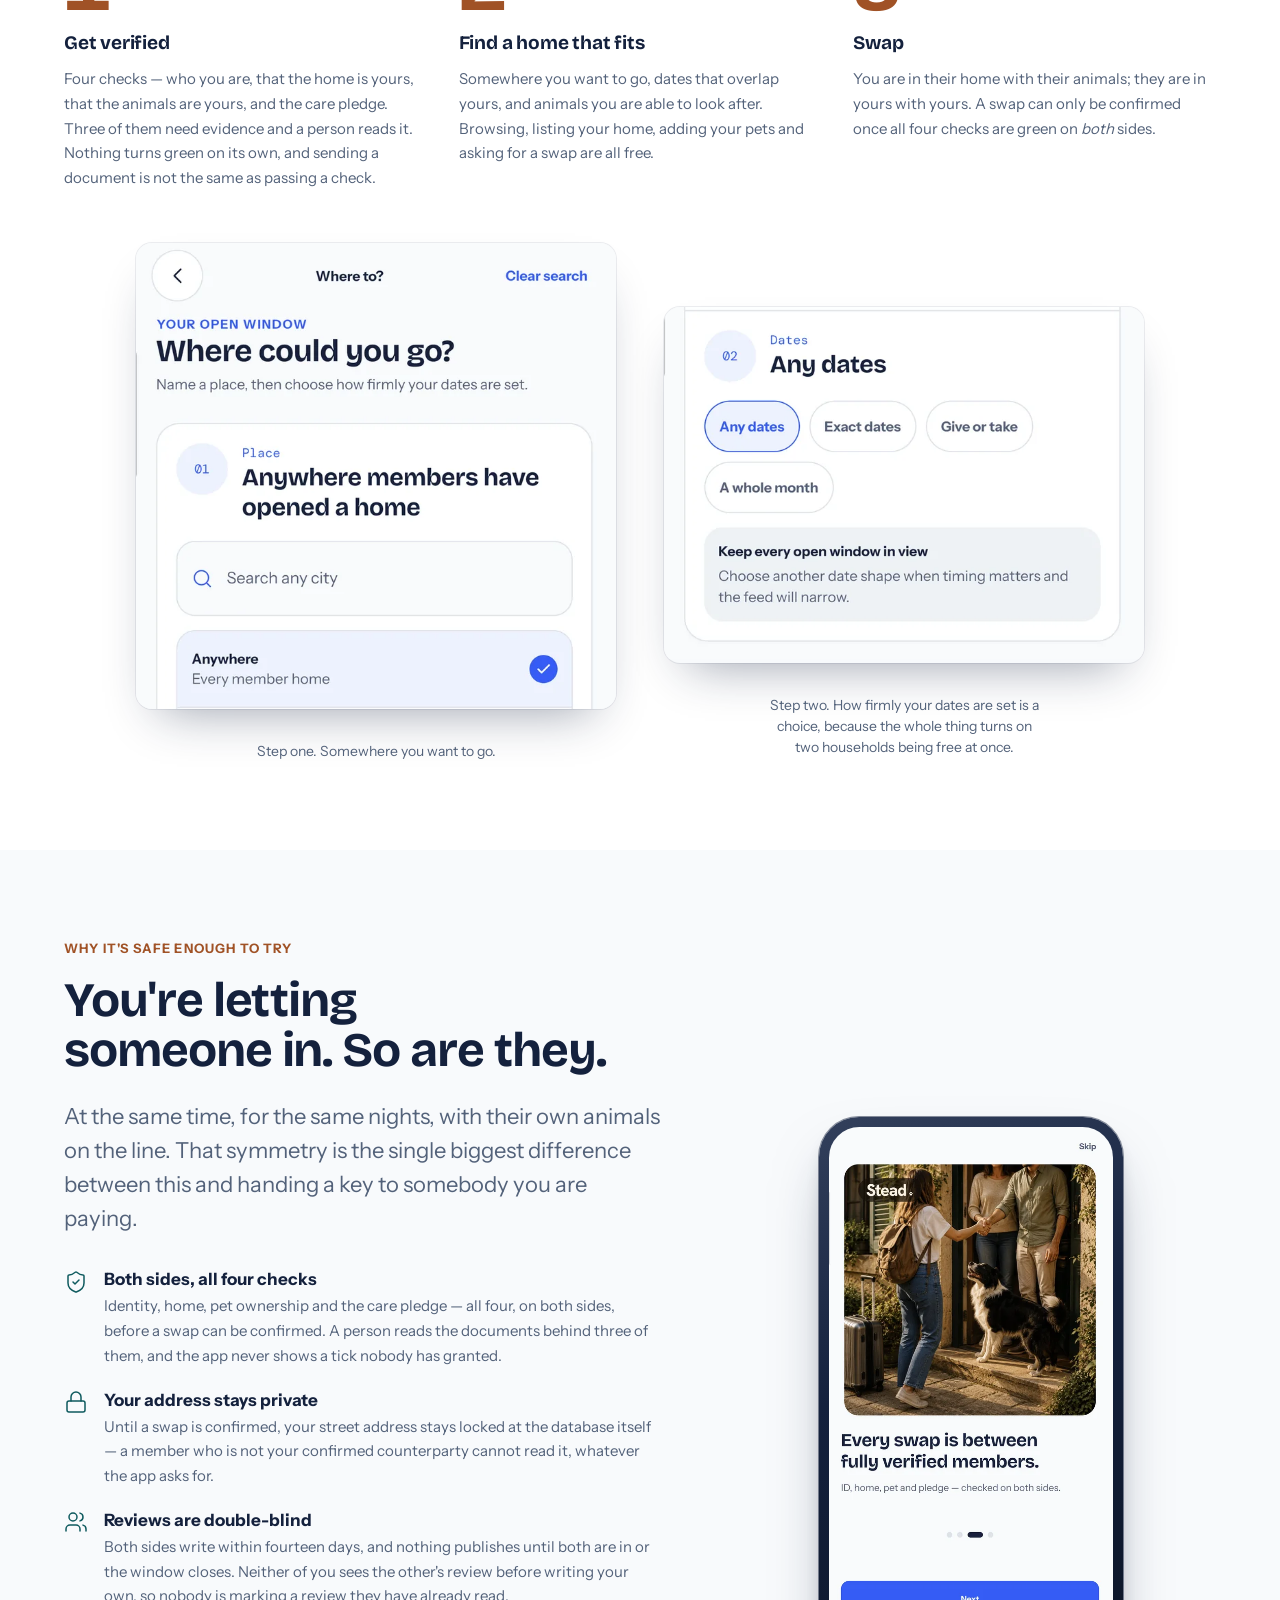
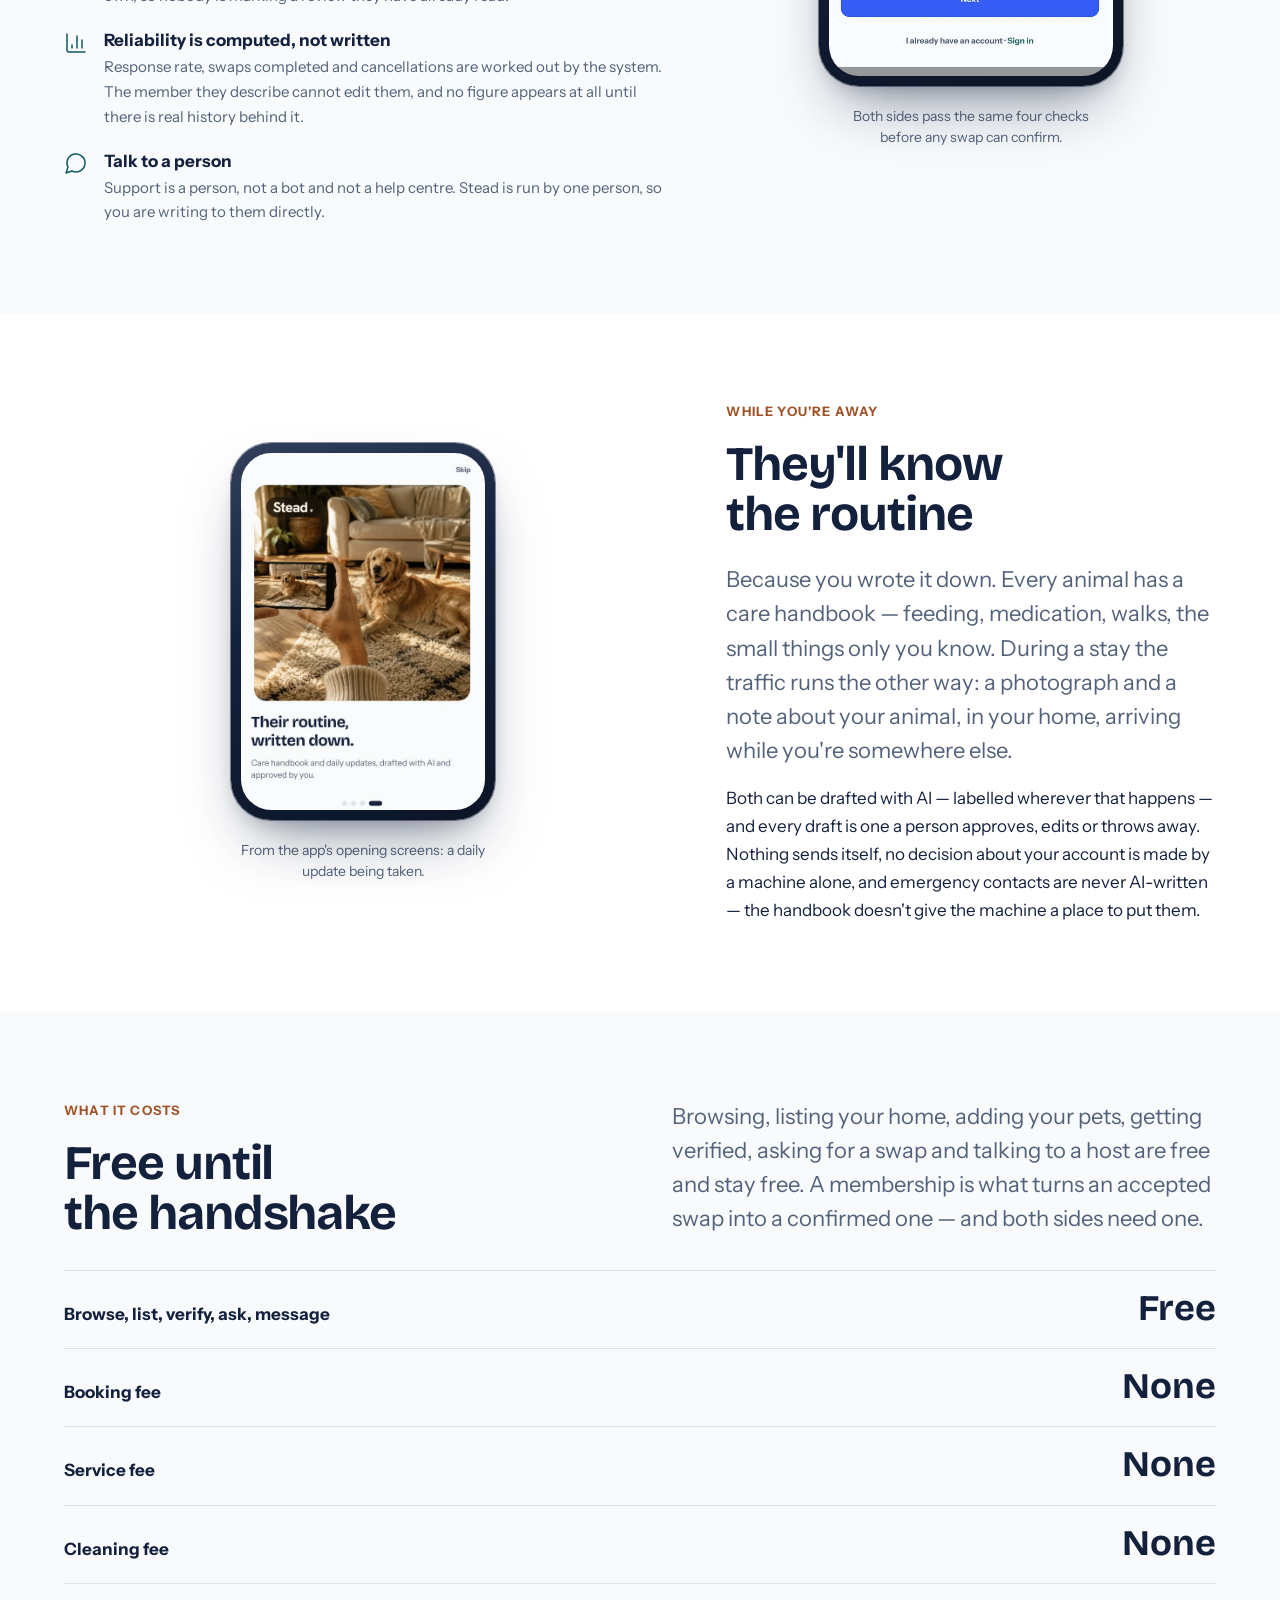
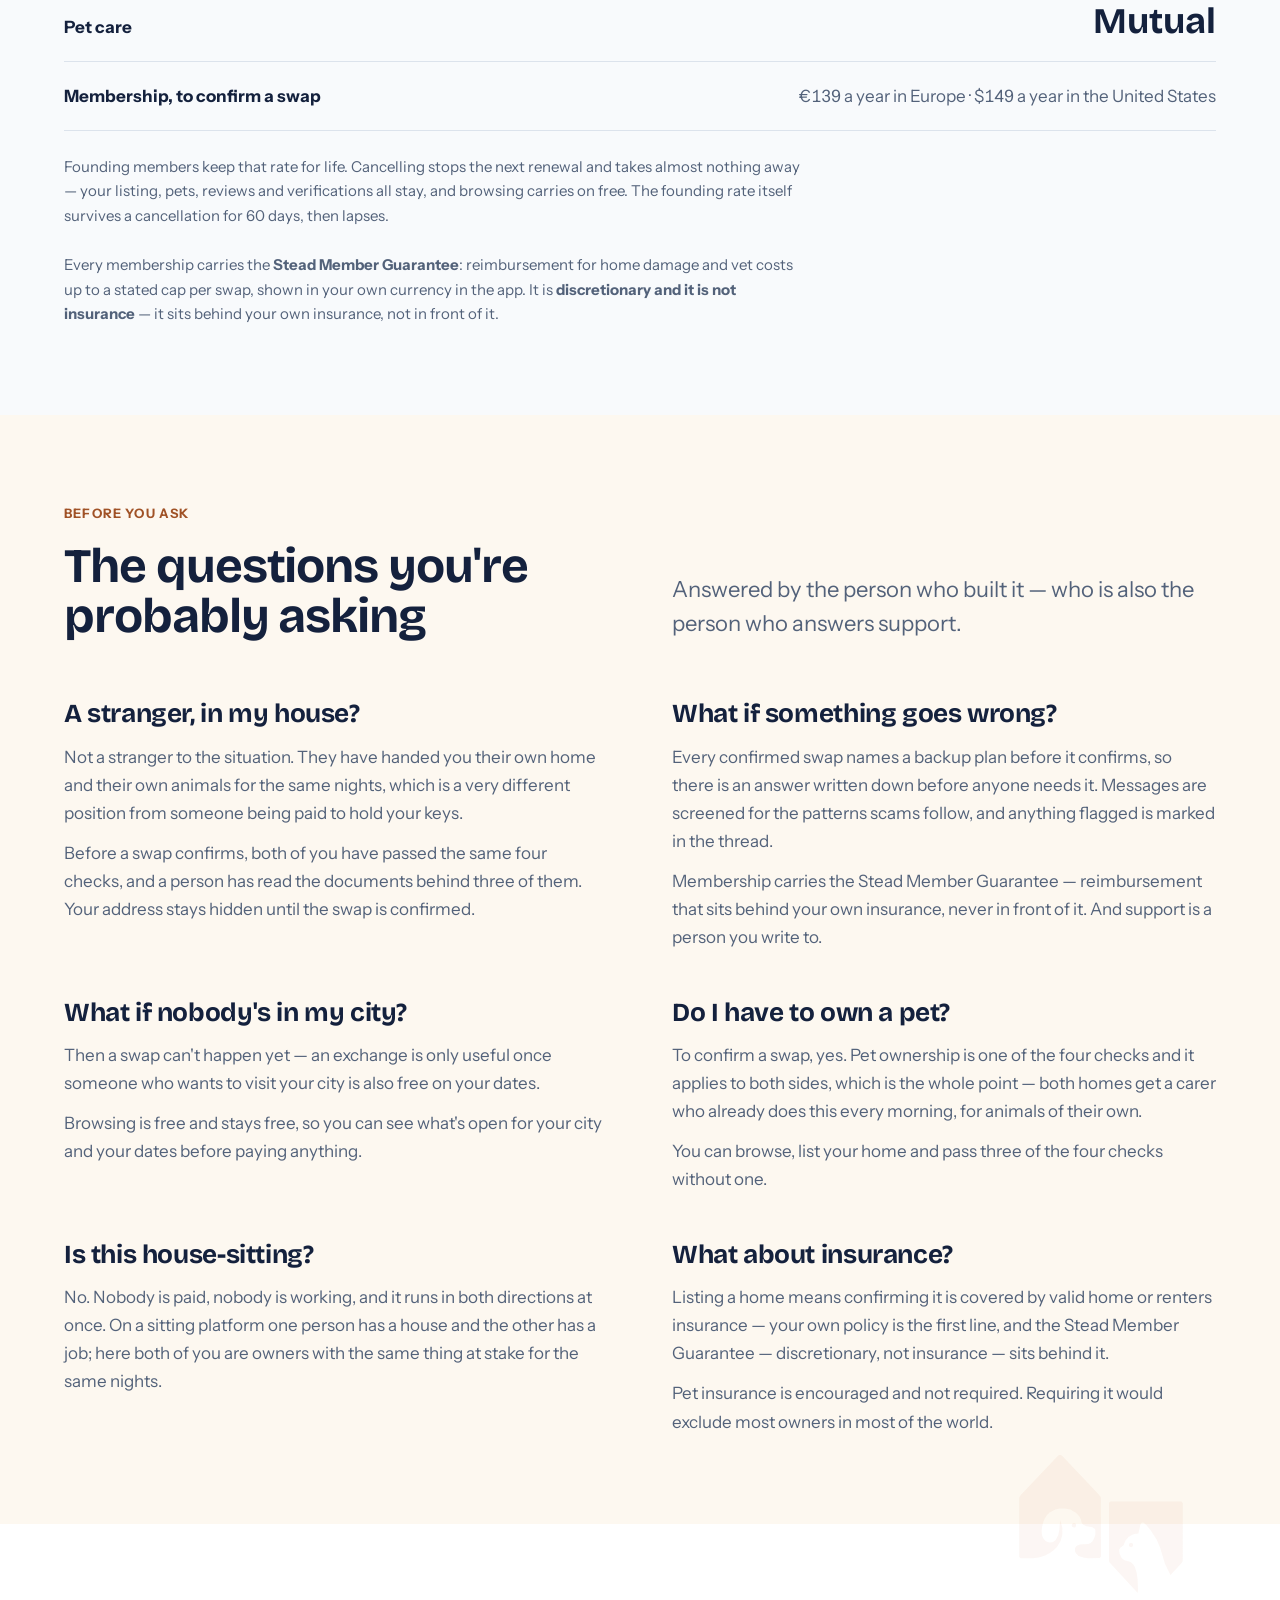
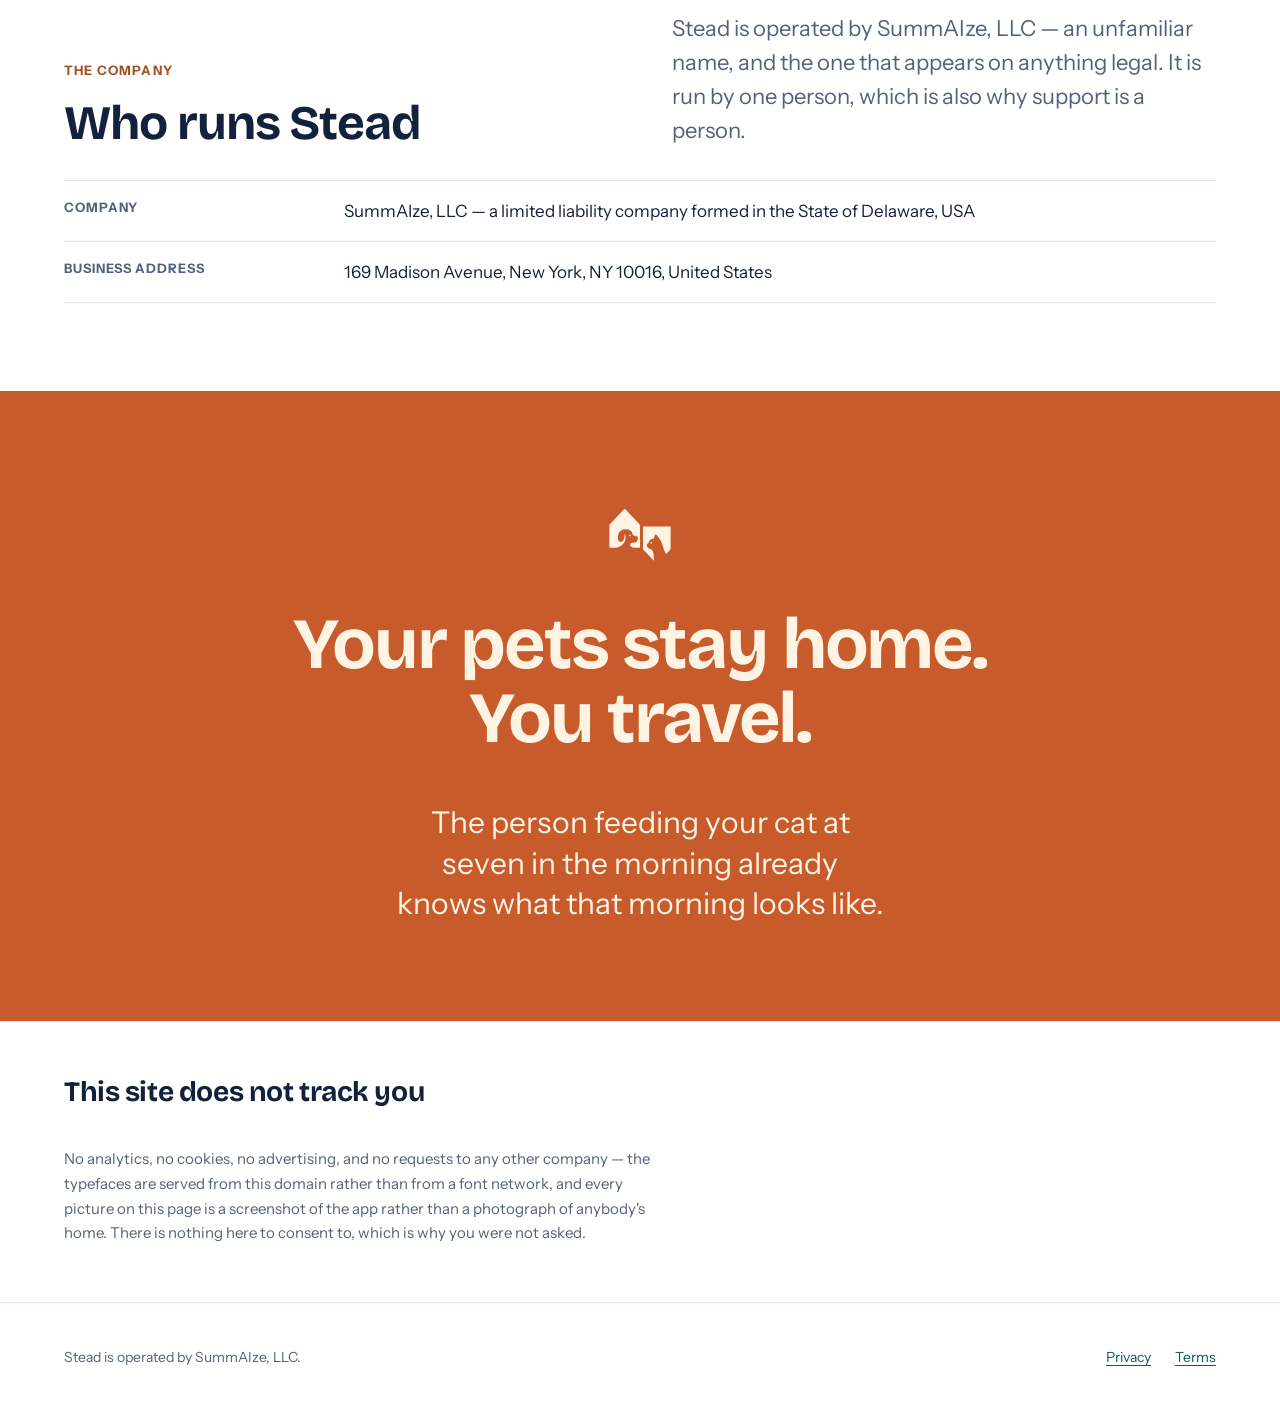
==== commit e37417ae: "Rebuild the landing page: a real one, with the fonts actually served" ====
--- a/index.html
+++ b/index.html
@@ -29,6 +29,8 @@
       crossorigin
     />
     <meta name="theme-color" content="#c75b2b" />
+    
+    <script src="motion.js" defer></script>
     <meta property="og:type" content="website" />
     <meta property="og:title" content="Stead — home exchange between pet owners" />
     <meta
@@ -74,47 +76,19 @@
               kennel, and nobody's cat wakes up somewhere strange.
             </p>
             
+            
             <p class="hero-cta">
               <a class="btn" href="#how" data-i18n="hero.cta">See how it works</a>
             </p>
             
-            <div class="hero-meta">
-              <span>
-                <svg viewBox="0 0 24 24" fill="none" stroke="currentColor" stroke-width="1.5" stroke-linecap="round" stroke-linejoin="round" aria-hidden="true">
-                  <path d="M20 13c0 5-3.5 7.5-7.66 8.95a1 1 0 0 1-.67-.01C7.5 20.5 4 18 4 13V6a1 1 0 0 1 1-1c2 0 4.5-1.2 6.24-2.72a1.17 1.17 0 0 1 1.52 0C14.51 3.81 17 5 19 5a1 1 0 0 1 1 1z" />
-                  <path d="m9 12 2 2 4-4" />
-                </svg>
-                <span data-i18n="hero.meta.verified">
-                  <b>Every swap</b> is between fully verified members
-                </span>
-              </span>
-              <span>
-                
-                <svg viewBox="0 0 24 24" fill="none" stroke="currentColor" stroke-width="1.5" stroke-linecap="round" stroke-linejoin="round" aria-hidden="true">
-                  <path d="M4 2v20l2-1 2 1 2-1 2 1 2-1 2 1 2-1 2 1V2l-2 1-2-1-2 1-2-1-2 1-2-1-2 1Z" />
-                  <path d="M14 8H8" />
-                  <path d="M16 12H8" />
-                  <path d="M13 16H8" />
-                </svg>
-                <span data-i18n="hero.meta.fees">
-                  <b>No booking fee</b>, service fee or cleaning fee
-                </span>
-              </span>
-              
-              <span>
-                <svg viewBox="0 0 24 24" fill="none" stroke="currentColor" stroke-width="1.5" stroke-linecap="round" stroke-linejoin="round" aria-hidden="true">
-                  <path d="M7.9 20A9 9 0 1 0 4 16.1L2 22Z" />
-                </svg>
-                <span data-i18n="hero.meta.support">
-                  <b>Talk to a person</b> — support is a person, not a bot
-                </span>
-              </span>
-            </div>
           </div>
 
           
           <div class="hero-stage">
-            <img class="stage-mark" src="stead-mark.svg" alt="" width="220" height="220" />
+            
+            <div class="stage-ground" aria-hidden="true">
+              <img class="stage-mark" src="stead-mark.svg" alt="" width="220" height="220" />
+            </div>
             <figure class="shot">
               <div class="phone">
                 
@@ -127,6 +101,40 @@
               </div>
             </figure>
           </div>
+
+          
+            <div class="hero-meta">
+              <span>
+                <svg viewBox="0 0 24 24" fill="none" stroke="currentColor" stroke-width="1.5" stroke-linecap="round" stroke-linejoin="round" aria-hidden="true">
+                  <path d="M20 13c0 5-3.5 7.5-7.66 8.95a1 1 0 0 1-.67-.01C7.5 20.5 4 18 4 13V6a1 1 0 0 1 1-1c2 0 4.5-1.2 6.24-2.72a1.17 1.17 0 0 1 1.52 0C14.51 3.81 17 5 19 5a1 1 0 0 1 1 1z" />
+                  <path d="m9 12 2 2 4-4" />
+                </svg>
+                <span data-i18n="hero.meta.verified">
+                  <b>Every swap</b> is between fully verified members
+                </span>
+              </span>
+              <span>
+                
+                <svg viewBox="0 0 24 24" fill="none" stroke="currentColor" stroke-width="1.5" stroke-linecap="round" stroke-linejoin="round" aria-hidden="true">
+                  <path d="M4 2v20l2-1 2 1 2-1 2 1 2-1 2 1 2-1 2 1V2l-2 1-2-1-2 1-2-1-2 1-2-1-2 1Z" />
+                  <path d="M14 8H8" />
+                  <path d="M16 12H8" />
+                  <path d="M13 16H8" />
+                </svg>
+                <span data-i18n="hero.meta.fees">
+                  <b>No booking fee</b>, service fee or cleaning fee
+                </span>
+              </span>
+              
+              <span>
+                <svg viewBox="0 0 24 24" fill="none" stroke="currentColor" stroke-width="1.5" stroke-linecap="round" stroke-linejoin="round" aria-hidden="true">
+                  <path d="M7.9 20A9 9 0 1 0 4 16.1L2 22Z" />
+                </svg>
+                <span data-i18n="hero.meta.support">
+                  <b>Talk to a person</b> — support is a person, not a bot
+                </span>
+              </span>
+            </div>
         </div>
       </section>
 
@@ -207,6 +215,7 @@
               </p>
             </div>
 
+            
             <p class="swap-cross">
               <span class="leg">
                 <span data-i18n="swap.cross.you">You travel</span>
@@ -214,6 +223,12 @@
                   <path d="M5 12h14" />
                   <path d="m12 5 7 7-7 7" />
                 </svg>
+                <span class="traveler" aria-hidden="true">
+                  <svg viewBox="0 0 24 24" fill="none" stroke="currentColor" stroke-width="2" stroke-linecap="round" stroke-linejoin="round">
+                    <path d="M19 21v-2a4 4 0 0 0-4-4H9a4 4 0 0 0-4 4v2" />
+                    <circle cx="12" cy="7" r="4" />
+                  </svg>
+                </span>
               </span>
               <span class="leg">
                 <svg viewBox="0 0 24 24" fill="none" stroke="currentColor" stroke-width="1.5" stroke-linecap="round" stroke-linejoin="round" aria-hidden="true">
@@ -221,6 +236,12 @@
                   <path d="m12 19-7-7 7-7" />
                 </svg>
                 <span data-i18n="swap.cross.they">They travel</span>
+                <span class="traveler" aria-hidden="true">
+                  <svg viewBox="0 0 24 24" fill="none" stroke="currentColor" stroke-width="2" stroke-linecap="round" stroke-linejoin="round">
+                    <path d="M19 21v-2a4 4 0 0 0-4-4H9a4 4 0 0 0-4 4v2" />
+                    <circle cx="12" cy="7" r="4" />
+                  </svg>
+                </span>
               </span>
             </p>
 
@@ -272,7 +293,7 @@
         <div class="wrap">
           <img src="stead-mark.svg" alt="" width="52" height="52" />
           
-          <p data-i18n="statement.line">Host 1&nbsp;night = travel 1&nbsp;night. That's it.</p>
+          <p data-i18n="statement.line">Host 1&nbsp;night = travel&nbsp;1&nbsp;night. That's it.</p>
         </div>
       </section>
 
@@ -521,8 +542,7 @@
             </p>
           </div>
 
-          <div class="measure-wide">
-            <dl class="price-lines">
+          <dl class="price-lines">
               <div class="line">
                 <dt data-i18n="price.browse.label">Browse, list, verify, ask, message</dt>
                 <dd class="free" data-i18n="price.browse.value">Free</dd>
@@ -547,12 +567,14 @@
               <div class="line">
                 <dt data-i18n="price.membership.label">Membership, to confirm a swap</dt>
                 <dd class="tnum" data-i18n="price.membership.value">
-                  <span class="nowrap">€139 a year in Europe</span> ·
+                  <span class="nowrap">€139 a year in Europe</span>
+                  <span class="sep" aria-hidden="true">·</span>
                   <span class="nowrap">$149 a year in the United States</span>
                 </dd>
               </div>
-            </dl>
-
+          </dl>
+
+          <div class="measure-wide">
             
             <p class="price-note" data-i18n="price.founding">
               Founding members keep that rate for life. Cancelling stops the
@@ -674,7 +696,9 @@
       </section>
 
       
-      <section class="band band--paper">
+      <section class="band band--paper band--runs">
+        
+        <img class="seam-mark" src="stead-glyph.svg" alt="" aria-hidden="true" width="420" height="420" />
         <div class="wrap">
           <div class="band-head">
             <div>
@@ -723,6 +747,7 @@
             The person feeding your cat at seven in the morning already knows
             what that morning looks like.
           </p>
+          
         </div>
       </section>
 
--- a/styles.css
+++ b/styles.css
@@ -179,6 +179,13 @@
 }
 
 
+@media (max-width: 40rem) {
+  .price-lines .sep {
+    display: none;
+  }
+}
+
+
 
 .wrap {
   width: min(100% - 2.5rem, var(--page));
@@ -389,6 +396,16 @@
   }
 }
 
+@media (max-width: 26rem) {
+  .site-nav {
+    gap: var(--s-md) var(--s-lg);
+  }
+
+  .site-nav a {
+    font-size: 0.875rem;
+  }
+}
+
 
 
 .hero {
@@ -407,10 +424,11 @@
   }
 }
 
+
 .hero h1 {
-  font-size: clamp(2.625rem, 6.2vw + 0.5rem, 4.75rem);
-  line-height: 0.98;
-  letter-spacing: -0.035em;
+  font-size: clamp(2.75rem, 7.4vw + 0.25rem, 6.5rem);
+  line-height: 0.95;
+  letter-spacing: -0.04em;
   max-width: 14ch;
 }
 
@@ -421,6 +439,26 @@
 
 .hero-cta {
   margin-top: var(--s-3xl);
+}
+
+
+.store-badges {
+  margin-top: var(--s-3xl);
+  display: flex;
+  flex-wrap: wrap;
+  align-items: center;
+  gap: var(--s-lg);
+}
+
+.store-badges img {
+  height: 3rem;
+  width: auto;
+  display: block;
+}
+
+
+.closing .store-badges {
+  justify-content: center;
 }
 
 .btn {
@@ -453,6 +491,16 @@
 }
 
 
+@media (min-width: 62rem) {
+  .hero-meta {
+    grid-column: 1 / -1;
+    max-width: none;
+    grid-template-columns: repeat(3, minmax(0, 1fr));
+    gap: var(--s-2xl);
+  }
+}
+
+
 .hero-meta > span {
   display: grid;
   grid-template-columns: 1.125rem 1fr;
@@ -473,26 +521,50 @@
 }
 
 
+
 .hero-stage {
   position: relative;
   display: grid;
   justify-items: stretch;
   align-items: center;
   padding: clamp(1.25rem, 4.5vw, 3.25rem) clamp(1rem, 4vw, 1.5rem);
+  border-radius: var(--r-2xl);
+  isolation: isolate;
+}
+
+.stage-ground {
+  position: absolute;
+  inset: 0;
   background: var(--field);
-  border-radius: var(--r-2xl);
+  border-radius: inherit;
   overflow: hidden;
-  isolation: isolate;
-}
-
-.hero-stage::before {
+  z-index: -1;
+}
+
+.stage-ground::before {
   content: '';
   position: absolute;
   inset: auto -12% -34% -12%;
   aspect-ratio: 1;
   background: radial-gradient(circle at 50% 50%, var(--field-deep), transparent 62%);
   opacity: 0.55;
-  z-index: -1;
+}
+
+
+@media (min-width: 62rem) {
+  .hero {
+    overflow-x: clip;
+  }
+
+  .hero-stage {
+    margin-right: min(-1.25rem, calc((var(--page) - 100vw) / 2));
+    border-radius: var(--r-2xl) 0 0 var(--r-2xl);
+    padding-right: clamp(2rem, 5vw, 4.5rem);
+  }
+
+  .hero-stage .phone {
+    margin-left: clamp(-5rem, -6vw, -3.5rem);
+  }
 }
 
 
@@ -587,15 +659,14 @@
 }
 
 
-.screens .shot {
-  height: 100%;
-  display: flex;
-  flex-direction: column;
-}
-
 .screens figcaption {
-  margin-top: auto;
   padding-top: var(--s-md);
+}
+
+@media (min-width: 52rem) {
+  .screens .shot:last-child {
+    margin-top: clamp(2.5rem, 5vw, 4rem);
+  }
 }
 
 .shot figcaption {
@@ -653,16 +724,23 @@
 .problem .turn {
   margin-top: clamp(2rem, 4vw, 3rem);
   padding-left: clamp(1rem, 2.5vw, 1.75rem);
+  font-size: clamp(1.625rem, 2.6vw + 0.75rem, 2.625rem);
   
   border-left: 3px solid var(--brand);
   font-family: 'Bricolage Grotesque', sans-serif;
   font-weight: 700;
-  font-size: clamp(1.5rem, 2.6vw + 0.75rem, 2.25rem);
   letter-spacing: -0.025em;
   line-height: 1.15;
 }
 
 
+@media (min-width: 62rem) {
+  .problem .turn {
+    margin-left: calc(-1 * clamp(1.5rem, 2.5vw, 2.5rem));
+  }
+}
+
+
 
 
 .swap {
@@ -674,7 +752,8 @@
 
 @media (min-width: 48rem) {
   .swap {
-    grid-template-columns: 1fr auto 1fr;
+    
+    grid-template-columns: 1fr minmax(12rem, auto) 1fr;
     gap: clamp(1rem, 3vw, 2.5rem);
     align-items: stretch;
   }
@@ -778,7 +857,7 @@
 }
 
 .swap-cross svg {
-  width: 4.5rem;
+  width: 6rem;
   height: 1.75rem;
   
   color: var(--brand);
@@ -837,11 +916,11 @@
   }
 }
 
+
 .steps > li {
-  background: var(--paper);
-  border: 1px solid var(--line);
-  border-radius: var(--r-xl);
-  padding: clamp(1.5rem, 3vw, 2rem);
+  position: relative;
+  border-top: 2px solid var(--midnight);
+  padding: var(--s-lg) 0 0;
   display: flex;
   flex-direction: column;
   gap: var(--s-md);
@@ -850,8 +929,8 @@
 .step-n {
   font-family: 'Bricolage Grotesque', sans-serif;
   font-weight: 700;
-  font-size: 2.75rem;
-  line-height: 1;
+  font-size: clamp(4rem, 6vw, 6rem);
+  line-height: 0.85;
   letter-spacing: -0.04em;
   color: var(--brand);
   font-variant-numeric: tabular-nums;
@@ -861,6 +940,19 @@
   color: var(--ink-muted);
   
   font-size: 0.9375rem;
+}
+
+
+@media (min-width: 58rem) {
+  #trust .shot {
+    position: relative;
+    z-index: 1;
+    top: clamp(2rem, 4vw, 3.5rem);
+  }
+
+  #trust .phone--sm {
+    max-width: 19rem;
+  }
 }
 
 
@@ -918,9 +1010,18 @@
 
 
 
+
 .price-lines {
   margin-top: var(--s-3xl);
   border-top: 1px solid var(--line);
+}
+
+.price-lines dd:not(.tnum) {
+  font-family: 'Bricolage Grotesque', 'Instrument Sans', sans-serif;
+  font-weight: 700;
+  font-size: clamp(1.5rem, 2.2vw + 0.5rem, 2.25rem);
+  line-height: 1;
+  color: var(--midnight);
 }
 
 .price-lines .line {
@@ -929,7 +1030,7 @@
   gap: var(--s-sm) var(--s-lg);
   justify-content: space-between;
   align-items: baseline;
-  padding-block: var(--s-lg);
+  padding-block: var(--s-xl);
   border-bottom: 1px solid var(--line);
 }
 
@@ -969,8 +1070,10 @@
   }
 }
 
+
 .faq-list h3 {
-  font-size: 1.1875rem;
+  font-size: clamp(1.375rem, 1.4vw + 0.75rem, 1.625rem);
+  letter-spacing: -0.015em;
 }
 
 .faq-list p {
@@ -984,12 +1087,28 @@
 
 
 
+
+.band--runs {
+  position: relative;
+}
+
+.band--runs .seam-mark {
+  position: absolute;
+  top: 0;
+  right: 4%;
+  translate: 0 -50%;
+  width: clamp(13rem, 20vw, 20rem);
+  height: auto;
+  opacity: 0.05;
+  pointer-events: none;
+}
+
+
 .entity {
   margin-top: var(--s-3xl);
   display: grid;
   gap: 0;
   border-top: 1px solid var(--line);
-  max-width: 44rem;
 }
 
 .entity > div {
@@ -1001,7 +1120,7 @@
 
 @media (min-width: 40rem) {
   .entity > div {
-    grid-template-columns: 12rem 1fr;
+    grid-template-columns: 16rem 1fr;
   }
 }
 
@@ -1037,13 +1156,15 @@
   gap: var(--s-2xl);
 }
 
-.closing img {
-  width: 4.5rem;
-  height: 4.5rem;
-}
+
+.closing .wrap > img {
+  width: 6rem;
+  height: 6rem;
+}
+
 
 .closing h2 {
-  font-size: clamp(2rem, 4.4vw + 0.5rem, 3.5rem);
+  font-size: clamp(2.25rem, 5vw + 0.5rem, 4.75rem);
   line-height: 1.03;
   letter-spacing: -0.03em;
   
@@ -1063,31 +1184,40 @@
 
 
 
+
 .statement {
+  position: relative;
+  overflow: hidden;
   background: var(--field);
   color: var(--mark);
-  padding-block: clamp(3rem, 7vw, 5rem);
+  padding-block: clamp(3.5rem, 8vw, 6rem);
 }
 
 .statement .wrap {
   display: grid;
-  justify-items: center;
-  text-align: center;
+  justify-items: start;
+  text-align: left;
   gap: var(--s-xl);
 }
 
 .statement img {
-  width: 4rem;
-  height: 4rem;
+  position: absolute;
+  right: -5%;
+  bottom: -22%;
+  width: clamp(15rem, 26vw, 24rem);
+  height: auto;
+  opacity: 0.12;
+  --reveal-to: 0.12;
+  pointer-events: none;
 }
 
 .statement p {
   font-family: 'Bricolage Grotesque', sans-serif;
   font-weight: 700;
-  font-size: clamp(1.75rem, 3.6vw + 0.5rem, 3rem);
-  line-height: 1.1;
+  font-size: clamp(2.25rem, 5.2vw + 0.5rem, 4.5rem);
+  line-height: 1.02;
   letter-spacing: -0.028em;
-  max-width: 20ch;
+  max-width: 24ch;
   font-variant-numeric: tabular-nums;
   text-wrap: balance;
 }
@@ -1103,7 +1233,10 @@
 .quiet-band .wrap {
   display: grid;
   gap: var(--s-lg);
-  max-width: 48rem;
+}
+
+.quiet-band p {
+  max-width: 60ch;
 }
 
 .quiet-band h2 {
@@ -1264,3 +1397,355 @@
     color: var(--midnight);
   }
 }
+
+
+
+
+
+:root {
+  --ease-settle: cubic-bezier(0.22, 1, 0.36, 1);
+  --ease-spring: cubic-bezier(0.34, 1.4, 0.64, 1);
+  --dur: 0.65s;
+}
+
+
+.btn {
+  transition:
+    background-color 0.25s var(--ease-settle),
+    transform 0.25s var(--ease-settle),
+    box-shadow 0.25s var(--ease-settle);
+}
+
+.btn:hover {
+  transform: translateY(-2px);
+  box-shadow: 0 10px 22px -10px rgba(23, 66, 198, 0.55);
+}
+
+.btn:active {
+  transform: translateY(0);
+  transition-duration: 0.08s;
+}
+
+.store-badges a {
+  display: block;
+  transition: transform 0.25s var(--ease-settle);
+}
+
+.store-badges a:hover {
+  transform: translateY(-2px);
+}
+
+
+.site-nav a:not(.quiet) {
+  position: relative;
+}
+
+.site-nav a:not(.quiet)::after {
+  content: '';
+  position: absolute;
+  left: 0;
+  right: 0;
+  bottom: 0.55rem;
+  height: 2px;
+  background: currentColor;
+  transform: scaleX(0);
+  transform-origin: left;
+  transition: transform 0.28s var(--ease-settle);
+}
+
+.site-nav a:not(.quiet):hover::after,
+.site-nav a:not(.quiet):focus-visible::after {
+  transform: scaleX(1);
+}
+
+.site-nav a:not(.quiet):hover {
+  text-decoration: none;
+}
+
+@media (prefers-reduced-motion: no-preference) {
+  
+
+  [data-reveal] {
+    opacity: 0;
+    transform: translateY(20px);
+    transition:
+      opacity var(--dur) var(--ease-settle),
+      transform var(--dur) var(--ease-settle);
+    transition-delay: var(--d, 0s);
+  }
+
+  [data-reveal].in {
+    
+    opacity: var(--reveal-to, 1);
+    transform: none;
+  }
+
+  
+  [data-reveal]:focus-within {
+    opacity: var(--reveal-to, 1);
+    transform: none;
+    transition: none;
+  }
+
+  
+  .problem [data-reveal] {
+    transition-duration: 0.85s;
+  }
+
+  .problem .turn {
+    border-left-color: transparent;
+    position: relative;
+  }
+
+  .problem .turn::before {
+    content: '';
+    position: absolute;
+    left: -3px;
+    top: 0;
+    bottom: 0;
+    width: 3px;
+    background: var(--brand);
+    transform: scaleY(0);
+    transform-origin: top;
+    transition: transform 0.7s var(--ease-settle) calc(var(--d, 0s) + 0.25s);
+  }
+
+  .problem .turn.in::before {
+    transform: scaleY(1);
+  }
+
+  
+
+  
+  html.motion .hero .eyebrow,
+  html.motion .hero h1,
+  html.motion .hero .lede,
+  html.motion .hero .hero-cta,
+  html.motion .hero .hero-meta > span {
+    opacity: 0;
+    transform: translateY(18px);
+    transition:
+      opacity 0.8s var(--ease-settle),
+      transform 0.8s var(--ease-settle),
+      filter 0.9s var(--ease-settle);
+  }
+
+  html.motion .hero h1 {
+    filter: blur(7px);
+  }
+
+  html.motion .hero-stage {
+    opacity: 0;
+    transform: scale(0.965);
+    transition:
+      opacity 0.9s var(--ease-settle) 0.25s,
+      transform 0.9s var(--ease-settle) 0.25s;
+  }
+
+  html.motion body.arrived .hero .eyebrow,
+  html.motion body.arrived .hero h1,
+  html.motion body.arrived .hero .lede,
+  html.motion body.arrived .hero .hero-cta,
+  html.motion body.arrived .hero .hero-meta > span,
+  html.motion body.arrived .hero-stage {
+    opacity: 1;
+    transform: none;
+    filter: none;
+  }
+
+  html.motion .hero h1 { transition-delay: 0.1s; }
+  html.motion .hero .lede { transition-delay: 0.28s; }
+  html.motion .hero .hero-cta { transition-delay: 0.4s; }
+  html.motion .hero .hero-meta > span:nth-child(1) { transition-delay: 0.52s; }
+  html.motion .hero .hero-meta > span:nth-child(2) { transition-delay: 0.6s; }
+  html.motion .hero .hero-meta > span:nth-child(3) { transition-delay: 0.68s; }
+
+  
+  html.motion body.arrived .hero .phone {
+    animation: breathe 7s ease-in-out 1.6s infinite;
+  }
+
+  @keyframes breathe {
+    50% {
+      transform: translateY(-5px);
+    }
+  }
+
+  
+  html.motion body.arrived .wordmark img {
+    animation: mark-in 0.55s var(--ease-spring) both;
+  }
+
+  @keyframes mark-in {
+    from {
+      opacity: 0;
+      transform: scale(0.5) rotate(-8deg);
+    }
+  }
+
+  
+
+  
+  
+  [data-scene] .stays {
+    opacity: 0;
+    transition: opacity 0.7s var(--ease-settle) 1.55s;
+  }
+
+  [data-scene] .swap-home.in .stays {
+    opacity: 1;
+  }
+
+  
+  [data-scene] .swap-cross .leg > svg path {
+    stroke-dasharray: 1;
+    stroke-dashoffset: 1;
+    transition: stroke-dashoffset 0.7s var(--ease-settle) 0.35s;
+  }
+
+  [data-scene].in .swap-cross .leg > svg path {
+    stroke-dashoffset: 0;
+  }
+
+  
+  [data-scene] .traveler {
+    opacity: 0;
+  }
+
+  
+  [data-scene].in .traveler {
+    animation: travel 1.1s var(--ease-settle) 0.55s both;
+  }
+
+  [data-scene].in .leg:last-child .traveler {
+    animation-delay: 0.7s;
+  }
+
+  @keyframes travel {
+    0% {
+      opacity: 0;
+      transform: var(--travel-from);
+    }
+    18% {
+      opacity: 1;
+    }
+    82% {
+      opacity: 1;
+    }
+    100% {
+      opacity: 0;
+      transform: var(--travel-to);
+    }
+  }
+
+  
+  [data-scene] .swap-home.in .stays svg {
+    animation: paw-settle 0.6s var(--ease-spring) 1.85s both;
+  }
+
+  @keyframes paw-settle {
+    from {
+      transform: scale(0.6);
+    }
+    60% {
+      transform: scale(1.15);
+    }
+  }
+
+  
+
+  
+  .points [data-reveal] svg :is(path, circle, rect, line) {
+    stroke-dasharray: 1;
+    stroke-dashoffset: 1;
+    transition: stroke-dashoffset 0.9s var(--ease-settle) calc(var(--d, 0s) + 0.25s);
+  }
+
+  .points [data-reveal].in svg :is(path, circle, rect, line) {
+    stroke-dashoffset: 0;
+  }
+
+  
+  .statement [data-reveal] {
+    transform: translateY(14px) scale(0.97);
+  }
+
+  
+  .steps > li[data-reveal] {
+    border-top-color: transparent;
+  }
+
+  .steps > li[data-reveal]::before {
+    content: '';
+    position: absolute;
+    top: -2px;
+    left: 0;
+    right: 0;
+    height: 2px;
+    background: var(--midnight);
+    transform: scaleX(0);
+    transform-origin: left;
+    transition: transform 0.6s var(--ease-settle) var(--d, 0s);
+  }
+
+  .steps > li[data-reveal].in::before {
+    transform: scaleX(1);
+  }
+}
+
+
+.traveler {
+  position: absolute;
+  inset: 0;
+  margin: auto;
+  width: 20px;
+  color: var(--midnight);
+  opacity: 0;
+  pointer-events: none;
+  display: grid;
+  align-items: center;
+  justify-items: center;
+  --travel-from: translateX(-3.25rem);
+  --travel-to: translateX(3.25rem);
+}
+
+
+@media (min-width: 48rem) {
+  .leg .traveler {
+    top: auto;
+    bottom: 0;
+    height: 1.75rem;
+    margin: 0 auto;
+  }
+
+  .leg:last-child .traveler {
+    top: 0;
+    bottom: auto;
+  }
+}
+
+.leg {
+  position: relative;
+}
+
+.leg:last-child .traveler {
+  --travel-from: translateX(34px);
+  --travel-to: translateX(-34px);
+}
+
+@media (max-width: 47.999rem) {
+  
+  .traveler {
+    top: 0;
+    bottom: auto;
+    height: 3.5rem;
+    margin: 0 auto;
+    --travel-from: translateY(-22px);
+    --travel-to: translateY(22px);
+  }
+
+  .leg:last-child .traveler {
+    --travel-from: translateY(22px);
+    --travel-to: translateY(-22px);
+  }
+}
